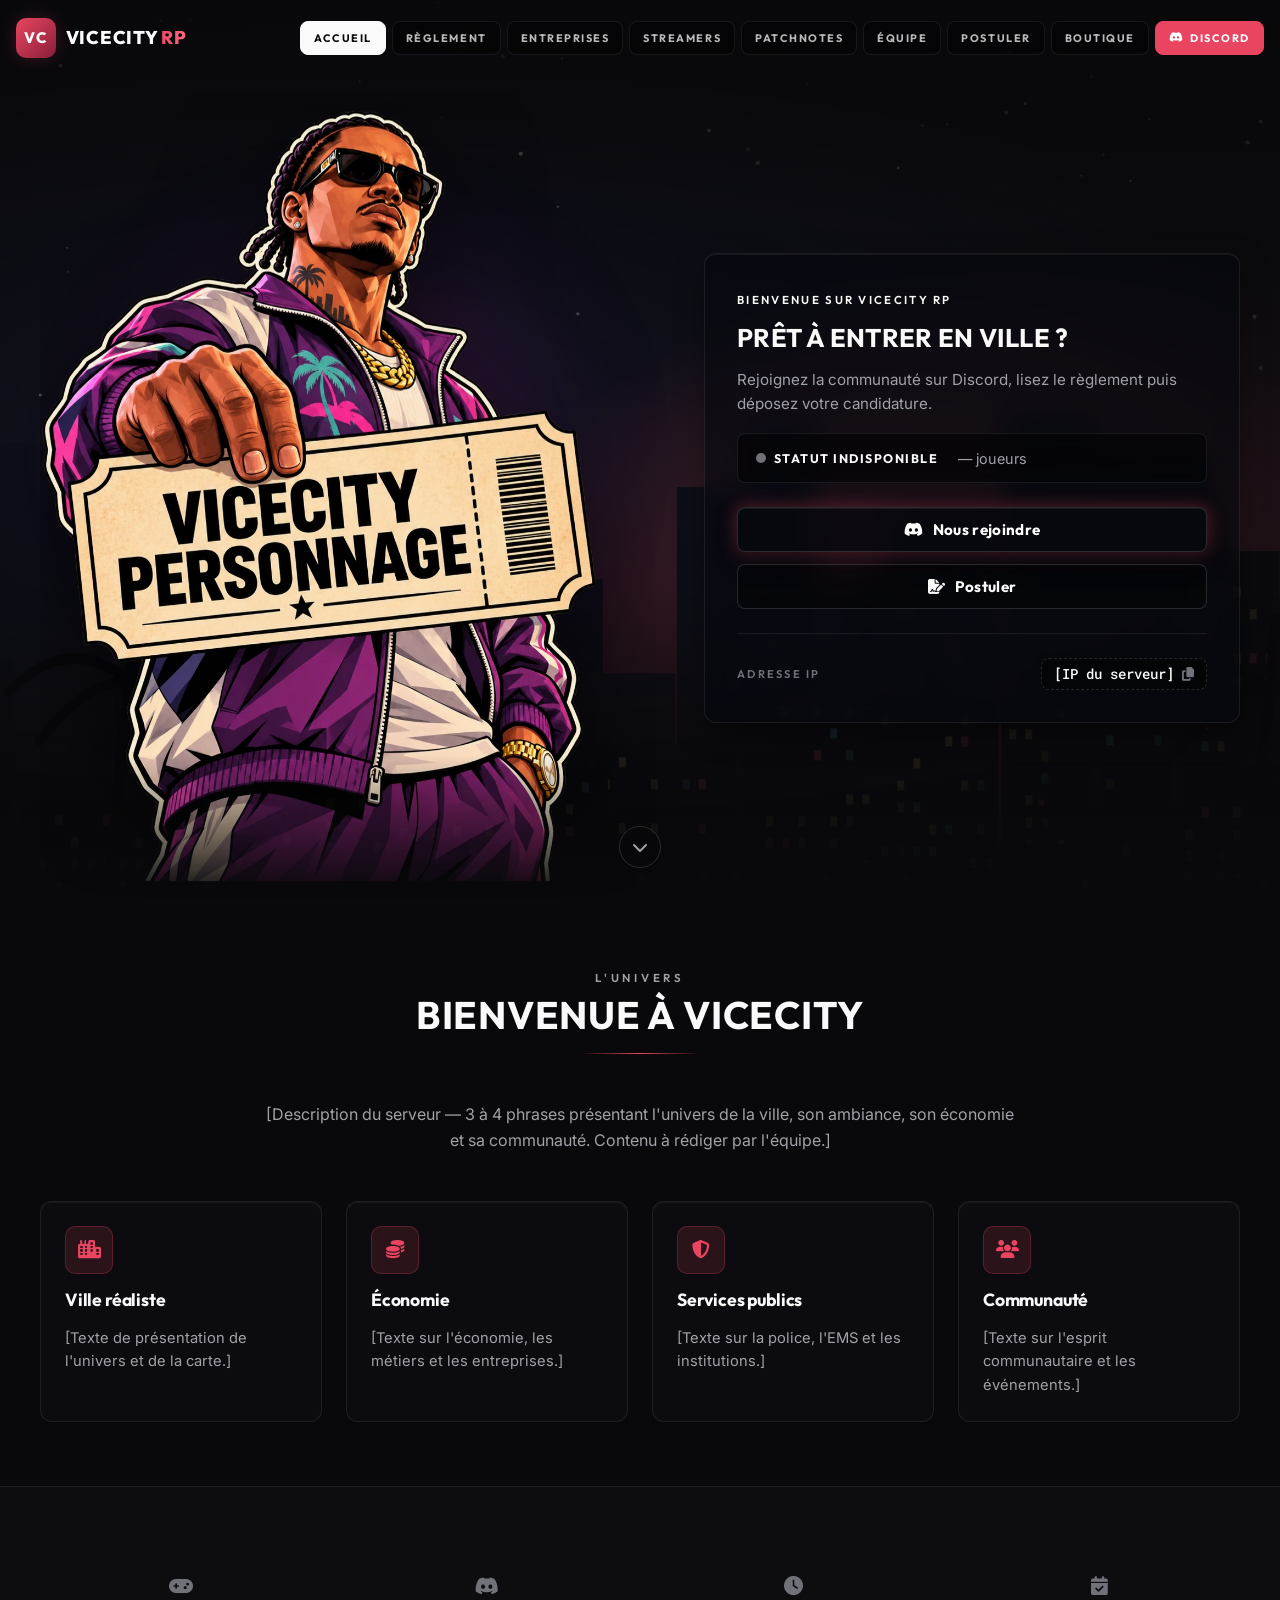
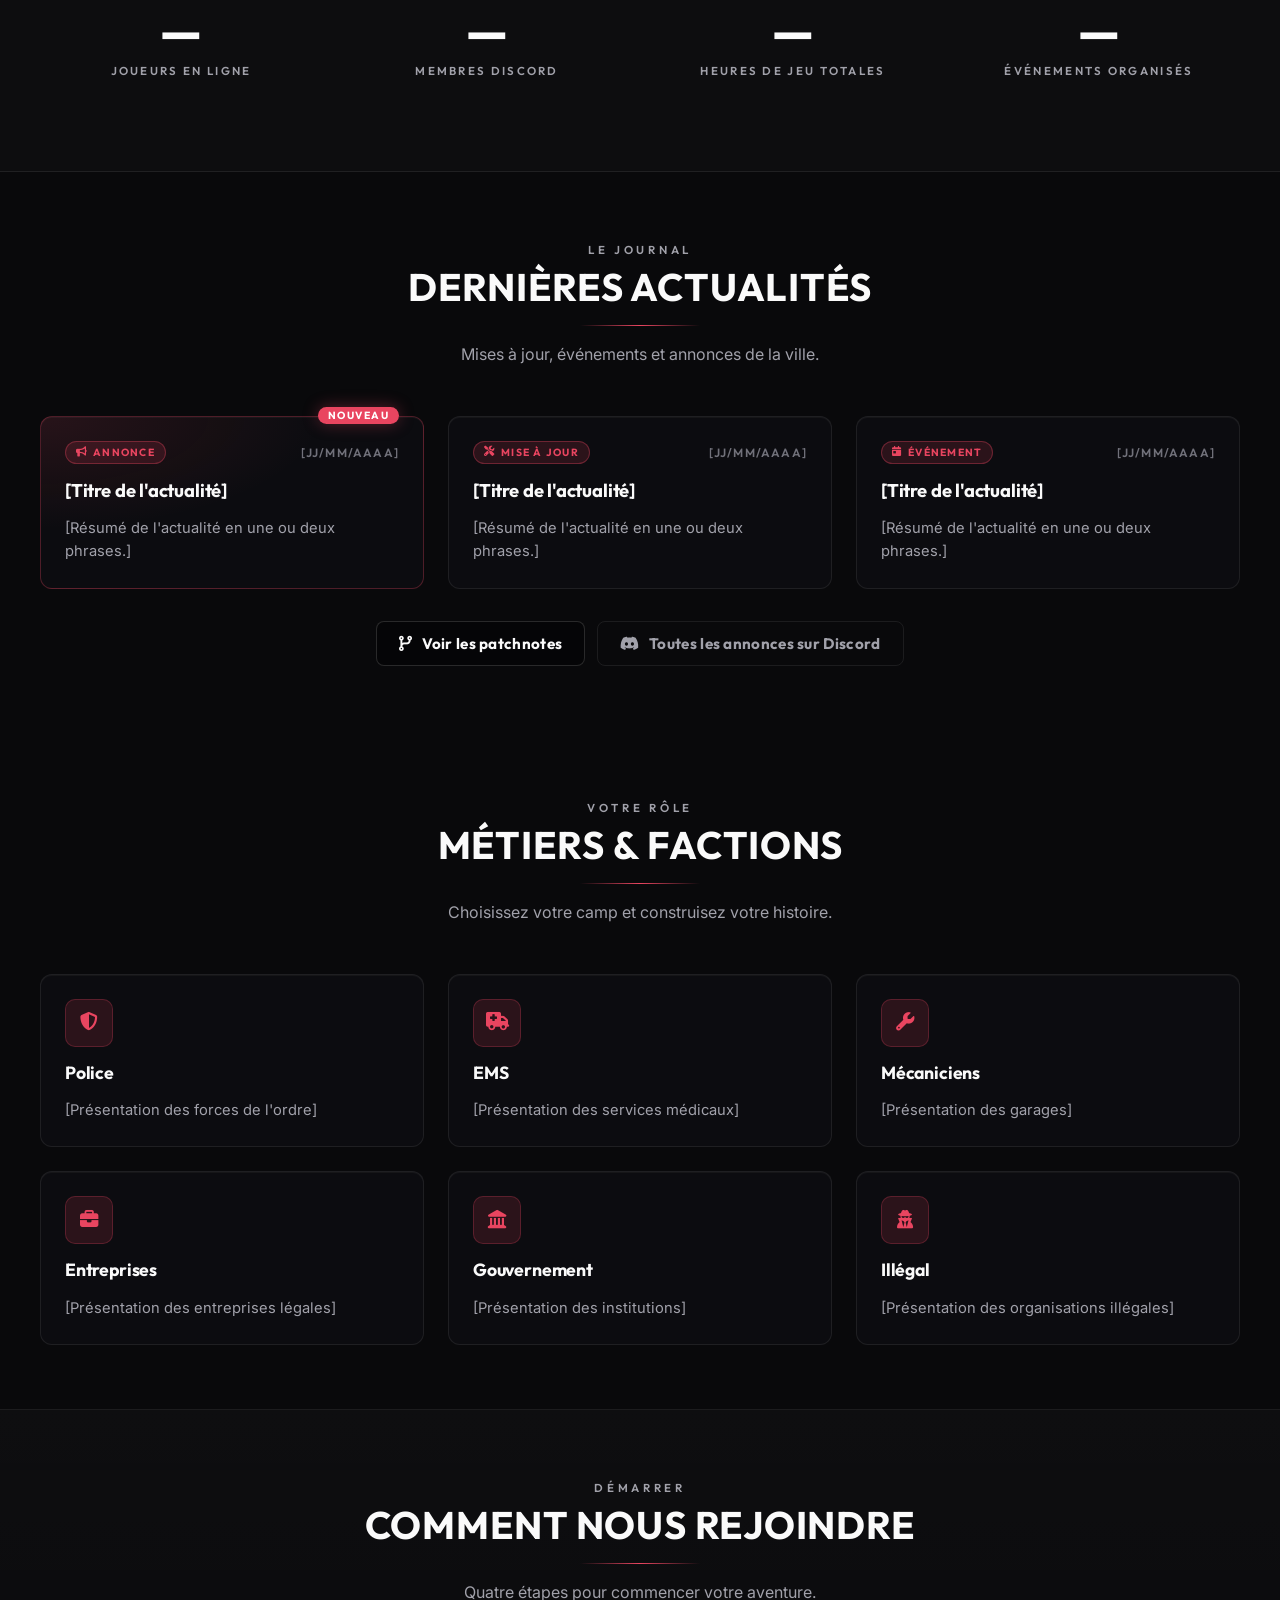
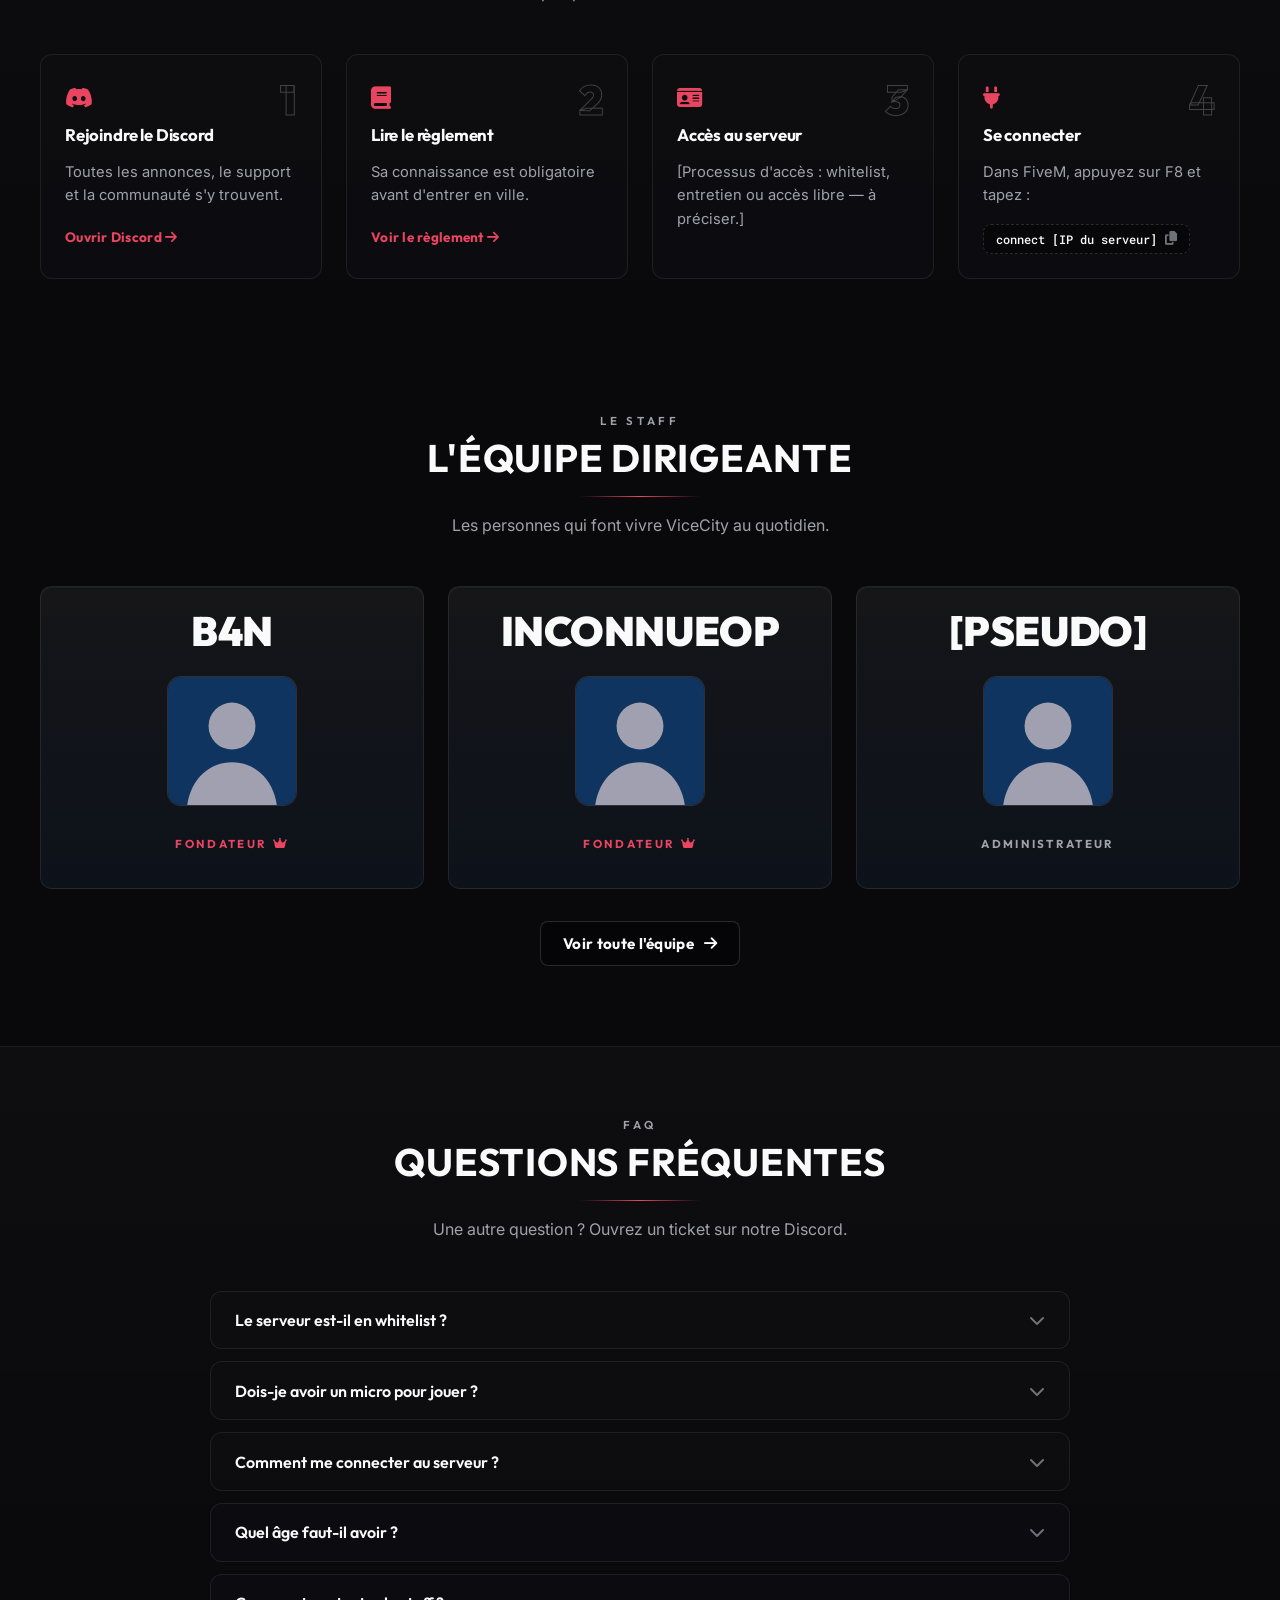
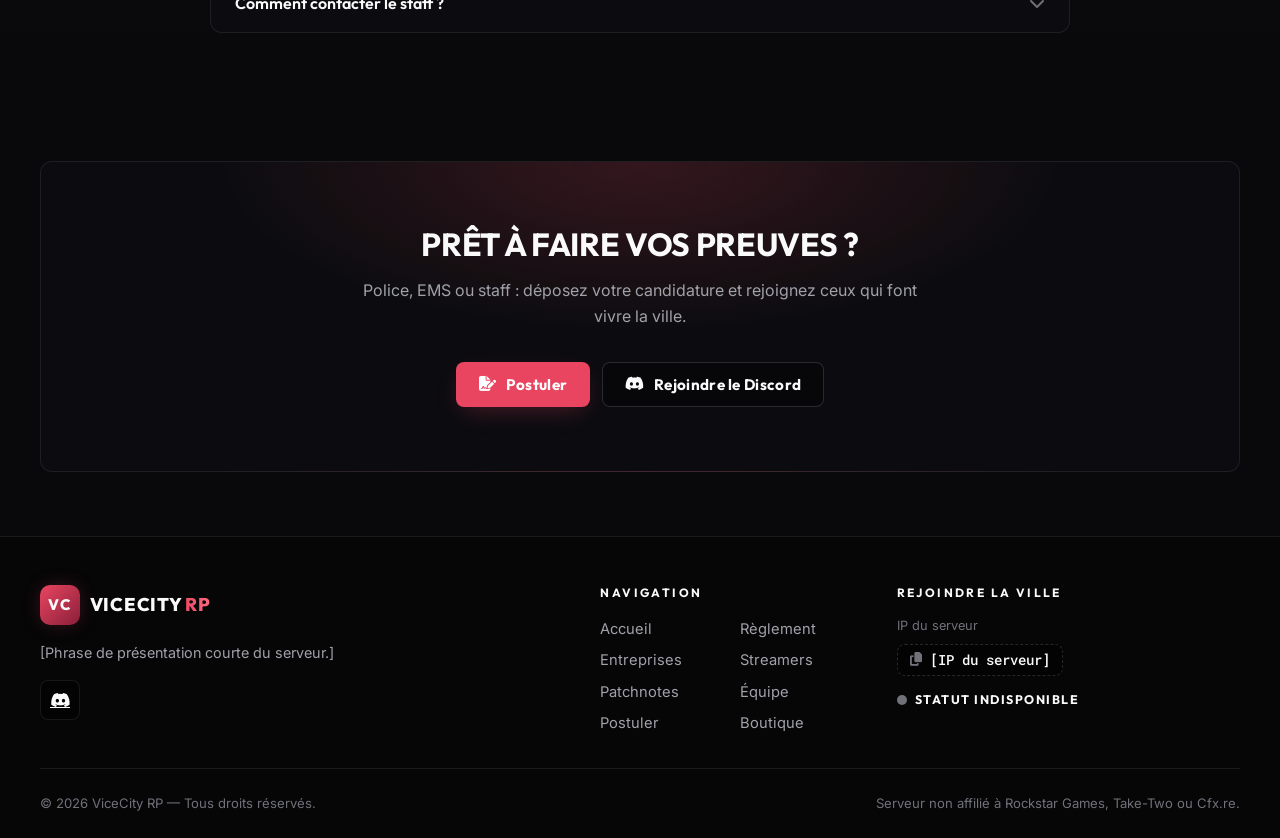
==== index.html @ 0ce6436c "Première version du site ViceCity RP Site statique (HTML, CSS, JavaScript) : accueil, règlement, ent" ====
<!DOCTYPE html>
<html lang="fr">
<head>
  <meta charset="UTF-8">
  <meta name="viewport" content="width=device-width, initial-scale=1.0">
  <title>ViceCity RP - Serveur FiveM Roleplay</title>
  <meta name="description" content="Rejoignez ViceCity RP, un serveur FiveM roleplay sérieux et immersif. Postulez dès maintenant !">
  <meta name="theme-color" content="#1a1a2e">
  <meta property="og:type" content="website">
  <meta property="og:site_name" content="ViceCity RP">
  <meta property="og:title" content="ViceCity RP - Serveur FiveM Roleplay">
  <meta property="og:description" content="Rejoignez ViceCity RP, un serveur FiveM roleplay sérieux et immersif. Postulez dès maintenant !">
  <meta property="og:image" content="img/og-image.png"><!-- [Image de partage 1200x630 à fournir] -->
  <meta name="twitter:card" content="summary_large_image">
  <link rel="icon" href="img/favicon.svg" type="image/svg+xml">
  <link rel="preconnect" href="https://fonts.googleapis.com">
  <link rel="preconnect" href="https://fonts.gstatic.com" crossorigin>
  <link href="https://fonts.googleapis.com/css2?family=Inter:wght@400;500;600;700&family=Outfit:wght@500;600;700;800;900&family=Roboto+Mono:wght@500&display=swap" rel="stylesheet">
  <link rel="stylesheet" href="https://cdnjs.cloudflare.com/ajax/libs/font-awesome/6.5.2/css/all.min.css" crossorigin="anonymous" referrerpolicy="no-referrer">
  <link rel="stylesheet" href="css/style.css">
  <script>document.documentElement.classList.add("js");</script>
</head>
<body class="home">
  <a class="skip-link" href="#main">Aller au contenu</a>
  <header class="site-header">
    <nav class="nav container" aria-label="Navigation principale">
      <a class="logo" href="index.html" aria-label="ViceCity RP — Accueil">
        <span class="logo-mark" aria-hidden="true">VC</span>
        <span>ViceCity<span class="rp"> RP</span></span>
      </a>
      <button class="nav-toggle" aria-label="Ouvrir le menu" aria-expanded="false" aria-controls="nav-links"><i class="fa-solid fa-bars" aria-hidden="true"></i></button>
      <ul class="nav-links" id="nav-links">
          <li><a href="index.html" aria-current="page">Accueil</a></li>
          <li><a href="reglement.html">Règlement</a></li>
          <li><a href="entreprises.html">Entreprises</a></li>
          <li><a href="streamers.html">Streamers</a></li>
          <li><a href="patchnotes.html">Patchnotes</a></li>
          <li><a href="equipe.html">Équipe</a></li>
          <li><a href="postuler.html">Postuler</a></li>
          <li><a href="boutique.html">Boutique</a></li>
          <li class="nav-cta"><a data-discord href="#"><i class="fa-brands fa-discord" aria-hidden="true"></i> Discord</a></li>
      </ul>
    </nav>
  </header>

  <main id="main">
    <section class="hero" aria-labelledby="hero-title">
      <img class="hero-bg" src="img/hero-placeholder.svg" alt="Illustration placeholder : skyline d'une ville côtière de nuit avec palmiers" fetchpriority="high">
      <div class="container hero-grid">
        <div class="hero-art">
          <img class="hero-character" src="img/hero-personnage.webp" width="1122" height="1402" fetchpriority="high"
               alt="Personnage de ViceCity en survêtement violet tendant un ticket « ViceCity Personnage »">
        </div>
        <aside class="hero-panel" aria-labelledby="hero-title">
          <h1 id="hero-title" class="sr-only">ViceCity RP — Serveur FiveM Roleplay</h1>
          <span class="eyebrow">Bienvenue sur ViceCity RP</span>
          <h2 class="panel-title">Prêt à entrer en ville ?</h2>
          <p>Rejoignez la communauté sur Discord, lisez le règlement puis déposez votre candidature.</p>
          <div class="status-card">
            <span class="status" data-status data-state="loading"><span class="status-dot" aria-hidden="true"></span><span class="status-label">Chargement...</span></span>
            <span class="status-meta" data-players>— joueurs</span>
            <div class="players-bar" aria-hidden="true"><span data-players-bar></span></div>
          </div>
          <div class="btn-group">
            <a class="btn btn-glow" data-discord href="#"><i class="fa-brands fa-discord" aria-hidden="true"></i> Nous rejoindre</a>
            <a class="btn btn-secondary" href="postuler.html"><i class="fa-solid fa-file-signature" aria-hidden="true"></i> Postuler</a>
            <a class="btn btn-primary" data-connect href="#" hidden><i class="fa-solid fa-play" aria-hidden="true"></i> Se connecter</a>
          </div>
          <div class="panel-ip">
            <span>Adresse IP</span>
            <button class="copy-ip" data-copy-ip type="button" aria-label="Copier l'adresse IP du serveur"><span data-ip></span> <i class="fa-solid fa-copy" aria-hidden="true"></i></button>
          </div>
        </aside>
      </div>
      <a class="scroll-hint" href="#about" aria-label="Défiler vers la présentation"><i class="fa-solid fa-chevron-down" aria-hidden="true"></i></a>
    </section>

    <section class="section" id="about" aria-labelledby="about-title">
      <div class="container">
        <div class="section-title reveal">
          <span class="eyebrow">L'univers</span>
          <h2 id="about-title">Bienvenue à ViceCity</h2>
        </div>
        <p class="about-text reveal">[Description du serveur — 3 à 4 phrases présentant l'univers de la ville, son ambiance, son économie et sa communauté. Contenu à rédiger par l'équipe.]</p>
        <div class="grid grid-4">
          <article class="card feature reveal">
            <div class="feature-icon"><i class="fa-solid fa-city" aria-hidden="true"></i></div>
            <h3>Ville réaliste</h3>
            <p>[Texte de présentation de l'univers et de la carte.]</p>
          </article>
          <article class="card feature reveal">
            <div class="feature-icon"><i class="fa-solid fa-coins" aria-hidden="true"></i></div>
            <h3>Économie</h3>
            <p>[Texte sur l'économie, les métiers et les entreprises.]</p>
          </article>
          <article class="card feature reveal">
            <div class="feature-icon"><i class="fa-solid fa-shield-halved" aria-hidden="true"></i></div>
            <h3>Services publics</h3>
            <p>[Texte sur la police, l'EMS et les institutions.]</p>
          </article>
          <article class="card feature reveal">
            <div class="feature-icon"><i class="fa-solid fa-users" aria-hidden="true"></i></div>
            <h3>Communauté</h3>
            <p>[Texte sur l'esprit communautaire et les événements.]</p>
          </article>
        </div>
      </div>
    </section>

    <section class="stats-band" aria-labelledby="stats-title">
      <div class="container section">
        <h2 id="stats-title" class="sr-only">Statistiques du serveur</h2>
        <div class="grid grid-4">
          <div class="stat reveal"><i class="fa-solid fa-gamepad" aria-hidden="true"></i><span class="stat-value" data-stat="players">—</span><span class="stat-label">Joueurs en ligne</span></div>
          <div class="stat reveal"><i class="fa-brands fa-discord" aria-hidden="true"></i><span class="stat-value" data-stat="discordMembers">—</span><span class="stat-label">Membres Discord</span></div>
          <div class="stat reveal"><i class="fa-solid fa-clock" aria-hidden="true"></i><span class="stat-value" data-stat="totalHours">—</span><span class="stat-label">Heures de jeu totales</span></div>
          <div class="stat reveal"><i class="fa-solid fa-calendar-check" aria-hidden="true"></i><span class="stat-value" data-stat="events">—</span><span class="stat-label">Événements organisés</span></div>
        </div>
      </div>
    </section>

    <section class="section" aria-labelledby="news-title">
      <div class="container">
        <div class="section-title reveal">
          <span class="eyebrow">Le journal</span>
          <h2 id="news-title">Dernières actualités</h2>
          <p>Mises à jour, événements et annonces de la ville.</p>
        </div>
        <div class="grid grid-3" data-news><div class="state"><div class="spinner" aria-hidden="true"></div>Chargement...</div></div>
        <div class="btn-group center-group mt">
          <a class="btn btn-secondary" href="patchnotes.html"><i class="fa-solid fa-code-branch" aria-hidden="true"></i> Voir les patchnotes</a>
          <a class="btn btn-ghost" data-discord href="#"><i class="fa-brands fa-discord" aria-hidden="true"></i> Toutes les annonces sur Discord</a>
        </div>
      </div>
    </section>

    <section class="section" aria-labelledby="jobs-title">
      <div class="container">
        <div class="section-title reveal">
          <span class="eyebrow">Votre rôle</span>
          <h2 id="jobs-title">Métiers & factions</h2>
          <p>Choisissez votre camp et construisez votre histoire.</p>
        </div>
        <div class="grid grid-3" data-jobs><div class="state"><div class="spinner" aria-hidden="true"></div>Chargement...</div></div>
      </div>
    </section>

    <section class="section section-alt" aria-labelledby="join-title">
      <div class="container">
        <div class="section-title reveal">
          <span class="eyebrow">Démarrer</span>
          <h2 id="join-title">Comment nous rejoindre</h2>
          <p>Quatre étapes pour commencer votre aventure.</p>
        </div>
        <ol class="steps">
          <li class="step reveal">
            <span class="step-num" aria-hidden="true">1</span>
            <i class="fa-brands fa-discord step-icon" aria-hidden="true"></i>
            <h3>Rejoindre le Discord</h3>
            <p>Toutes les annonces, le support et la communauté s'y trouvent.</p>
            <a class="step-link" data-discord href="#">Ouvrir Discord <i class="fa-solid fa-arrow-right" aria-hidden="true"></i></a>
          </li>
          <li class="step reveal">
            <span class="step-num" aria-hidden="true">2</span>
            <i class="fa-solid fa-book step-icon" aria-hidden="true"></i>
            <h3>Lire le règlement</h3>
            <p>Sa connaissance est obligatoire avant d'entrer en ville.</p>
            <a class="step-link" href="reglement.html">Voir le règlement <i class="fa-solid fa-arrow-right" aria-hidden="true"></i></a>
          </li>
          <li class="step reveal">
            <span class="step-num" aria-hidden="true">3</span>
            <i class="fa-solid fa-id-card step-icon" aria-hidden="true"></i>
            <h3>Accès au serveur</h3>
            <p>[Processus d'accès : whitelist, entretien ou accès libre — à préciser.]</p>
          </li>
          <li class="step reveal">
            <span class="step-num" aria-hidden="true">4</span>
            <i class="fa-solid fa-plug step-icon" aria-hidden="true"></i>
            <h3>Se connecter</h3>
            <p>Dans FiveM, appuyez sur F8 et tapez :</p>
            <button class="copy-ip step-code" data-copy-connect type="button" aria-label="Copier la commande de connexion"><code data-connect-cmd>connect [IP du serveur]</code> <i class="fa-solid fa-copy" aria-hidden="true"></i></button>
          </li>
        </ol>
      </div>
    </section>

    <section class="section" aria-labelledby="team-title">
      <div class="container">
        <div class="section-title reveal">
          <span class="eyebrow">Le staff</span>
          <h2 id="team-title">L'équipe dirigeante</h2>
          <p>Les personnes qui font vivre ViceCity au quotidien.</p>
        </div>
        <div class="grid grid-3" data-team="featured"><div class="state"><div class="spinner" aria-hidden="true"></div>Chargement...</div></div>
        <p class="center mt"><a class="btn btn-secondary" href="equipe.html">Voir toute l'équipe <i class="fa-solid fa-arrow-right" aria-hidden="true"></i></a></p>
      </div>
    </section>

    <section class="section section-alt" aria-labelledby="faq-title">
      <div class="container">
        <div class="section-title reveal">
          <span class="eyebrow">FAQ</span>
          <h2 id="faq-title">Questions fréquentes</h2>
          <p>Une autre question ? Ouvrez un ticket sur notre Discord.</p>
        </div>
        <div class="accordion" data-faq><div class="state"><div class="spinner" aria-hidden="true"></div>Chargement...</div></div>
      </div>
    </section>

    <section class="section" aria-labelledby="cta-title">
      <div class="container">
        <div class="cta reveal">
          <h2 id="cta-title">Prêt à faire vos preuves ?</h2>
          <p>Police, EMS ou staff : déposez votre candidature et rejoignez ceux qui font vivre la ville.</p>
          <div class="btn-group center-group">
            <a class="btn btn-primary" href="postuler.html"><i class="fa-solid fa-file-signature" aria-hidden="true"></i> Postuler</a>
            <a class="btn btn-secondary" data-discord href="#"><i class="fa-brands fa-discord" aria-hidden="true"></i> Rejoindre le Discord</a>
          </div>
        </div>
      </div>
    </section>
  </main>

  <footer class="site-footer">
    <div class="container footer-grid">
      <div class="footer-brand">
        <a class="logo" href="index.html" aria-label="ViceCity RP — Accueil">
          <span class="logo-mark" aria-hidden="true">VC</span>
          <span>ViceCity<span class="rp"> RP</span></span>
        </a>
        <p>[Phrase de présentation courte du serveur.]</p>
        <div class="social">
          <a data-discord href="#" aria-label="Rejoindre notre Discord"><i class="fa-brands fa-discord" aria-hidden="true"></i></a>
        </div>
      </div>
      <nav aria-label="Liens du pied de page">
        <h2 class="footer-title">Navigation</h2>
        <ul class="footer-links"><li><a href="index.html">Accueil</a></li><li><a href="reglement.html">Règlement</a></li><li><a href="entreprises.html">Entreprises</a></li><li><a href="streamers.html">Streamers</a></li><li><a href="patchnotes.html">Patchnotes</a></li><li><a href="equipe.html">Équipe</a></li><li><a href="postuler.html">Postuler</a></li><li><a href="boutique.html">Boutique</a></li></ul>
      </nav>
      <div>
        <h2 class="footer-title">Rejoindre la ville</h2>
        <p class="footer-ip">IP du serveur</p>
        <button class="copy-ip copy-ip-lg" data-copy-ip type="button" aria-label="Copier l'adresse IP du serveur"><i class="fa-solid fa-copy" aria-hidden="true"></i> <span data-ip>[IP du serveur]</span></button>
        <p class="status footer-status" data-status data-state="loading"><span class="status-dot" aria-hidden="true"></span><span class="status-label">Chargement...</span></p>
      </div>
    </div>
    <div class="container footer-bottom">
      <p>&copy; <span data-year></span> ViceCity RP — Tous droits réservés.</p>
      <p>Serveur non affilié à Rockstar Games, Take-Two ou Cfx.re.</p>
    </div>
  </footer>

  <button class="back-to-top" type="button" aria-label="Retour en haut de la page"><i class="fa-solid fa-arrow-up" aria-hidden="true"></i></button>

  <script src="js/patchnotes.js"></script>
  <script src="js/data.js"></script>
  <script src="js/main.js"></script>
</body>
</html>
---- css/style.css ----
/* =========================================================
   ViceCity RP — feuille de style
   Thème sombre "glass" : fond zinc quasi noir, panneaux translucides,
   puces de navigation en capitales, accent corail ViceCity.
   ========================================================= */
:root {
  --bg: #09090b;
  --bg-2: #0e0e12;
  --card: rgba(14, 14, 19, .72);
  --card-solid: #121217;
  --glass: rgba(255, 255, 255, .035);
  --text: #fafafa;
  --text-2: #a1a1aa;
  --text-3: #71717a;
  --accent: #e94560;
  --accent-hover: #ff6b81;
  --accent-soft: rgba(233, 69, 96, .14);
  --accent-glow: rgba(233, 69, 96, .35);
  --accent-2: #0f3460;
  --border: rgba(255, 255, 255, .08);
  --border-strong: rgba(255, 255, 255, .14);
  --online: #22e55b;
  --offline: #ff4d4d;

  --s1: .5rem; --s2: 1rem; --s3: 1.5rem; --s4: 2rem; --s5: 3rem; --s6: 4rem;
  --radius: 12px; --radius-sm: 8px; --radius-input: 10px;
  --shadow: 0 10px 30px rgba(0, 0, 0, .35);
  --nav-h: 76px;
  --font-body: 'Inter', system-ui, sans-serif;
  --font-head: 'Outfit', 'Inter', system-ui, sans-serif;
}

/* ---------- Base ---------- */
*, *::before, *::after { box-sizing: border-box; }
html { scroll-behavior: smooth; }
body {
  margin: 0; min-height: 100vh; display: flex; flex-direction: column;
  background:
    radial-gradient(1200px 600px at 85% -10%, rgba(233, 69, 96, .08), transparent 60%),
    radial-gradient(900px 500px at -10% 30%, rgba(15, 52, 96, .18), transparent 60%),
    var(--bg);
  background-attachment: fixed;
  color: var(--text); font: 400 1rem/1.6 var(--font-body);
  -webkit-font-smoothing: antialiased;
}
main { flex: 1; padding-top: var(--nav-h); }
img { max-width: 100%; display: block; }
a { color: inherit; }
h1, h2, h3 { font-family: var(--font-head); line-height: 1.15; margin: 0 0 var(--s2); letter-spacing: -.01em; }
h1 { font-size: 3rem; font-weight: 800; }
h2 { font-size: 2rem; font-weight: 700; }
h3 { font-size: 1.25rem; font-weight: 700; }
p { margin: 0 0 var(--s2); }
code { font-family: 'Roboto Mono', ui-monospace, monospace; font-size: .9em; }
.muted { color: var(--text-2); }
.small { font-size: .85rem; margin: 0; }
.center { text-align: center; }
.mt { margin-top: var(--s4); }
.container { width: min(1200px, 100% - 2rem); margin-inline: auto; }
.section { padding: var(--s6) 0; }
.section-alt { background: linear-gradient(180deg, rgba(255,255,255,.02), transparent); border-top: 1px solid var(--border); }
.sr-only { position: absolute; width: 1px; height: 1px; overflow: hidden; clip: rect(0 0 0 0); white-space: nowrap; }
[hidden] { display: none !important; }
.skip-link {
  position: absolute; left: var(--s2); top: -100px; z-index: 200;
  background: var(--accent); color: #fff; padding: var(--s1) var(--s2); border-radius: var(--radius-sm);
}
.skip-link:focus { top: var(--s1); }
:focus-visible { outline: 2px solid var(--accent-hover); outline-offset: 3px; }
::selection { background: var(--accent); color: #fff; }

/* Gradient accent word */
.accent-text, .rp {
  background: linear-gradient(90deg, var(--accent), var(--accent-hover));
  -webkit-background-clip: text; background-clip: text; color: transparent;
}

/* Eyebrow: small spaced capitals */
.eyebrow {
  display: inline-block; font: 600 .72rem var(--font-head); letter-spacing: .32em;
  text-transform: uppercase; color: var(--text-2); margin-bottom: var(--s2);
}
.eyebrow.accent { color: var(--accent); }

/* Section titles */
.section-title { text-align: center; margin-bottom: var(--s5); }
.section-title h2 { font-size: clamp(1.8rem, 4vw, 2.4rem); text-transform: uppercase; letter-spacing: .02em; }
.section-title h2::after {
  content: ""; display: block; width: 120px; height: 1px; margin: var(--s2) auto 0;
  background: linear-gradient(90deg, transparent, var(--accent), transparent);
}
.section-title p { color: var(--text-2); max-width: 640px; margin: 0 auto; }
.section-title .eyebrow { margin-bottom: var(--s1); }

/* ---------- Buttons ---------- */
.btn {
  display: inline-flex; align-items: center; justify-content: center; gap: .6rem;
  padding: 12px 22px; border-radius: var(--radius-sm); border: 1px solid transparent;
  font: 700 .95rem var(--font-head); letter-spacing: .02em; text-decoration: none; cursor: pointer;
  transition: background-color .2s ease, color .2s ease, border-color .2s ease, box-shadow .2s ease, transform .2s ease;
}
.btn:active { transform: translateY(1px); }
.btn-primary { background: var(--accent); color: #fff; box-shadow: 0 8px 24px -8px var(--accent-glow); }
.btn-primary:hover { background: var(--accent-hover); box-shadow: 0 10px 30px -6px var(--accent-glow); }
.btn-secondary { background: rgba(0,0,0,.35); color: var(--text); border-color: var(--border-strong); }
.btn-secondary:hover { border-color: var(--accent); color: #fff; background: var(--accent-soft); }
.btn-ghost { background: transparent; color: var(--text-2); border-color: var(--border); }
.btn-ghost:hover { color: var(--text); border-color: var(--border-strong); background: var(--glass); }
.btn-glow {
  background: rgba(8, 9, 15, .7); color: #fff; border-color: var(--border-strong);
  box-shadow: 0 10px 24px rgba(0,0,0,.3), inset 0 1px 0 rgba(255,255,255,.06), 0 0 18px 1px var(--accent-glow);
}
.btn-glow:hover { border-color: var(--accent); box-shadow: 0 10px 24px rgba(0,0,0,.3), inset 0 1px 0 rgba(255,255,255,.06), 0 0 28px 4px var(--accent-glow); }
.btn-sm { padding: 8px 14px; font-size: .8rem; }
.btn-block { width: 100%; }
.btn[disabled] { opacity: .6; cursor: wait; }
.btn-group { display: flex; flex-wrap: wrap; gap: .75rem; }
.center-group { justify-content: center; }

/* ---------- Header / chip navigation ---------- */
.site-header {
  position: fixed; inset: 0 0 auto 0; z-index: 100; height: var(--nav-h);
  display: flex; align-items: center; justify-content: center;
  transition: background-color .3s ease, border-color .3s ease;
  border-bottom: 1px solid transparent;
}
.site-header.scrolled, body:not(.home) .site-header {
  background: rgba(9, 9, 11, .78); border-color: var(--border);
  backdrop-filter: blur(14px); -webkit-backdrop-filter: blur(14px);
}
.nav { display: flex; align-items: center; gap: var(--s2); width: min(1400px, 100% - 2rem); }
.logo { display: flex; align-items: center; gap: .6rem; text-decoration: none; font: 800 1.15rem var(--font-head); letter-spacing: .04em; text-transform: uppercase; flex-shrink: 0; }
.logo-mark {
  width: 40px; height: 40px; border-radius: 10px; display: grid; place-items: center; font-size: .95rem;
  background: linear-gradient(135deg, var(--accent), #8a1f3a); box-shadow: 0 0 20px -4px var(--accent-glow);
}
.nav-links { display: flex; align-items: center; gap: 6px; list-style: none; margin: 0 0 0 auto; padding: 0; }
.nav-links a, .chip {
  display: inline-flex; align-items: center; gap: 6px; padding: 9px 13px; border-radius: var(--radius-sm);
  background: rgba(0, 0, 0, .42); border: 1px solid var(--border); color: rgba(255,255,255,.72);
  font: 700 .68rem var(--font-head); letter-spacing: .14em; text-transform: uppercase; text-decoration: none;
  transition: color .2s ease, border-color .2s ease, background-color .2s ease; white-space: nowrap;
}
.nav-links a:hover { color: #fff; border-color: var(--border-strong); }
.nav-links a[aria-current="page"] { background: #fafafa; color: #09090b; border-color: #fafafa; }
.nav-links .nav-cta a { background: var(--accent); border-color: var(--accent); color: #fff; }
.nav-links .nav-cta a:hover { background: var(--accent-hover); border-color: var(--accent-hover); }
.nav-toggle {
  display: none; margin-left: auto; background: rgba(0,0,0,.42); border: 1px solid var(--border-strong); color: var(--text);
  width: 44px; height: 44px; border-radius: var(--radius-sm); font-size: 1.1rem; cursor: pointer;
}

/* ---------- Hero ---------- */
.hero {
  position: relative; min-height: 100vh; margin-top: calc(-1 * var(--nav-h)); padding-top: var(--nav-h);
  display: flex; align-items: center; overflow: hidden; isolation: isolate;
}
.hero-bg { position: absolute; inset: -10% 0 0 0; z-index: -2; width: 100%; height: 120%; object-fit: cover; will-change: transform; }
.hero::after {
  content: ""; position: absolute; inset: 0; z-index: -1;
  background:
    radial-gradient(ellipse at 30% 50%, rgba(9,9,11,.35), rgba(9,9,11,.85) 70%),
    linear-gradient(0deg, var(--bg) 0%, transparent 35%),
    linear-gradient(180deg, rgba(9,9,11,.7) 0%, transparent 25%);
}
.hero-grid { display: grid; grid-template-columns: 1.3fr 1fr; gap: var(--s5); align-items: center; padding: var(--s5) 0; }
.hero-title {
  font-size: clamp(3rem, 9vw, 6.5rem); font-weight: 900; line-height: .9; letter-spacing: -.02em;
  text-transform: uppercase; margin-bottom: var(--s3); text-shadow: 0 10px 40px rgba(0,0,0,.5);
}
.hero-title .rp { display: block; font-size: .55em; letter-spacing: .3em; margin-top: .2em; text-shadow: none; }
.hero .lead { color: var(--text-2); font-size: 1.1rem; max-width: 520px; margin-bottom: var(--s4); }
.hero-panel {
  background: rgba(8, 9, 15, .62); border: 1px solid var(--border); border-radius: var(--radius);
  padding: var(--s4); backdrop-filter: blur(14px); -webkit-backdrop-filter: blur(14px);
  box-shadow: var(--shadow), inset 0 1px 0 rgba(255,255,255,.05);
}
.hero-panel .eyebrow { color: var(--text); letter-spacing: .2em; }
.hero-panel h2 { font-size: 1.6rem; }
.hero-panel p { color: var(--text-2); font-size: .95rem; }
.hero-panel .btn-group { flex-direction: column; }
.hero-panel .btn { width: 100%; }
.panel-ip { display: flex; justify-content: space-between; align-items: center; gap: var(--s1); margin-top: var(--s3); padding-top: var(--s3); border-top: 1px solid var(--border); }
.panel-ip > span { font: 600 .7rem var(--font-head); letter-spacing: .2em; text-transform: uppercase; color: var(--text-3); }

.status-card {
  display: inline-flex; flex-wrap: wrap; align-items: center; gap: .75rem 1.25rem;
  background: rgba(0,0,0,.45); border: 1px solid var(--border); border-radius: var(--radius-sm);
  padding: .8rem 1.1rem; backdrop-filter: blur(8px);
}
.status { display: inline-flex; align-items: center; gap: var(--s1); font: 700 .78rem var(--font-head); letter-spacing: .12em; text-transform: uppercase; }
.status-dot { width: 10px; height: 10px; border-radius: 50%; background: var(--text-3); }
.status[data-state="online"] .status-dot { background: var(--online); box-shadow: 0 0 10px var(--online); animation: pulse 2s infinite; }
.status[data-state="offline"] .status-dot { background: var(--offline); }
.status[data-state="online"] .status-label { color: var(--online); }
.status[data-state="offline"] .status-label { color: var(--offline); }
@keyframes pulse { 50% { opacity: .45; } }
.status-meta { color: var(--text-2); font-size: .9rem; }
.status-meta strong { color: var(--text); }
.players-bar { flex-basis: 100%; height: 3px; background: var(--border); border-radius: 2px; overflow: hidden; }
.players-bar span { display: block; height: 100%; width: 0; background: linear-gradient(90deg, var(--online), #b6ff6b); transition: width 1s ease; }
.copy-ip {
  display: inline-flex; align-items: center; gap: 8px; background: rgba(0,0,0,.4); border: 1px dashed var(--border-strong);
  color: var(--text); border-radius: var(--radius-sm); padding: 6px 12px; font: 500 .85rem 'Roboto Mono', ui-monospace, monospace;
  cursor: pointer; transition: border-color .2s ease, color .2s ease; max-width: 100%;
}
.copy-ip i { color: var(--text-3); transition: color .2s ease; }
.copy-ip:hover { border-color: var(--accent); }
.copy-ip:hover i { color: var(--accent); }
.scroll-hint {
  position: absolute; left: 50%; bottom: var(--s4); transform: translateX(-50%);
  width: 42px; height: 42px; border-radius: 50%; display: grid; place-items: center;
  border: 1px solid var(--border-strong); color: var(--text-2); text-decoration: none; animation: bob 2s ease-in-out infinite;
}
.scroll-hint:hover { color: var(--accent); border-color: var(--accent); }
@keyframes bob { 50% { transform: translate(-50%, 6px); } }

/* ---------- Cards / grids ---------- */
.grid { display: grid; gap: var(--s3); }
.grid-3 { grid-template-columns: repeat(3, 1fr); }
.grid-4 { grid-template-columns: repeat(4, 1fr); }
.card {
  position: relative; background: var(--card); border: 1px solid var(--border); border-radius: var(--radius);
  padding: var(--s3); box-shadow: inset 0 1px 0 rgba(255,255,255,.04);
  transition: transform .25s ease, border-color .25s ease, box-shadow .25s ease;
}
.feature:hover, .job:hover, .team-card:hover, .company:hover, .streamer:hover {
  transform: translateY(-4px); border-color: var(--border-strong); box-shadow: var(--shadow), inset 0 1px 0 rgba(255,255,255,.06);
}
.feature-icon {
  width: 48px; height: 48px; border-radius: 10px; display: grid; place-items: center;
  background: var(--accent-soft); color: var(--accent); font-size: 1.15rem; margin-bottom: var(--s2);
  border: 1px solid rgba(233,69,96,.25);
}
.feature h3, .job h3 { font-size: 1.1rem; }
.feature p, .job p { color: var(--text-2); margin: 0; font-size: .92rem; }
.about-text { max-width: 760px; margin: 0 auto var(--s5); text-align: center; color: var(--text-2); }
.job-head { display: flex; justify-content: space-between; align-items: flex-start; }
.pill {
  display: inline-flex; align-items: center; gap: 6px; font: 700 .65rem var(--font-head); letter-spacing: .12em;
  padding: 4px 10px; border-radius: 999px; text-transform: uppercase; border: 1px solid var(--border-strong); color: var(--text-2);
}
.pill-on { background: rgba(34,229,91,.1); color: var(--online); border-color: rgba(34,229,91,.35); }
.pill-off { background: rgba(255,77,77,.1); color: #ff8080; border-color: rgba(255,77,77,.35); }
.pill-live { background: rgba(255,77,77,.15); color: #fff; border-color: var(--offline); }
.pill-live::before { content: ""; width: 7px; height: 7px; border-radius: 50%; background: var(--offline); animation: pulse 1.4s infinite; }

/* ---------- Stats ---------- */
.stats-band { border-block: 1px solid var(--border); background: rgba(255,255,255,.015); }
.stat { text-align: center; padding: var(--s3) var(--s2); }
.stat i { color: var(--text-3); font-size: 1.2rem; margin-bottom: var(--s1); }
.stat-value { display: block; font: 800 3rem var(--font-head); color: var(--text); line-height: 1.1; }
.stat-label { font: 600 .72rem var(--font-head); letter-spacing: .2em; text-transform: uppercase; color: var(--text-2); }

/* ---------- Steps ---------- */
.steps { list-style: none; padding: 0; margin: 0; display: grid; grid-template-columns: repeat(4, 1fr); gap: var(--s3); }
.step { position: relative; background: var(--card); border: 1px solid var(--border); border-radius: var(--radius); padding: var(--s4) var(--s3) var(--s3); }
.step-num {
  position: absolute; top: var(--s3); right: var(--s3); font: 900 2.6rem var(--font-head); line-height: 1;
  color: transparent; -webkit-text-stroke: 1px rgba(255,255,255,.22);
}
.step-icon { font-size: 1.4rem; color: var(--accent); margin-bottom: var(--s2); }
.step h3 { font-size: 1.05rem; }
.step p { color: var(--text-2); font-size: .92rem; }
.step-link { color: var(--accent); font: 700 .85rem var(--font-head); text-decoration: none; letter-spacing: .02em; }
.step-link:hover { color: var(--accent-hover); }
.step-code code { color: var(--text); overflow-wrap: anywhere; text-align: left; }

/* ---------- Team ---------- */
.team-card { text-align: center; padding: var(--s3) var(--s3) var(--s4); background: linear-gradient(180deg, rgba(255,255,255,.04), rgba(15,52,96,.14)), var(--card); }
.team-name {
  display: block; font: 900 clamp(1.8rem, 3.2vw, 2.6rem) var(--font-head); text-transform: uppercase; line-height: 1;
  letter-spacing: -.01em; margin-bottom: var(--s3); white-space: nowrap; overflow: hidden; text-overflow: ellipsis;
}
.avatar {
  width: 150px; height: 150px; object-fit: cover; margin: 0 auto var(--s3); border-radius: 14px;
  border: 1px solid var(--border-strong); background: var(--bg-2);
}
.team-card.short .avatar { width: 130px; height: 130px; }
.role { display: inline-flex; align-items: center; gap: 6px; font: 700 .72rem var(--font-head); letter-spacing: .2em; text-transform: uppercase; color: var(--text-2); }
.role.role-lead { color: var(--accent); }
.team-card p { font-size: .9rem; color: var(--text-2); margin: var(--s1) 0 0; }
.team-discord { display: inline-flex; align-items: center; gap: 6px; margin-top: var(--s2); font-size: .82rem; color: var(--text-3); }
.team-discord i { color: #8c9eff; }
.team-group + .team-group { margin-top: var(--s5); }
.team-group-title { display: flex; align-items: center; gap: var(--s2); font-size: 1.1rem; text-transform: uppercase; letter-spacing: .14em; margin-bottom: var(--s3); }
.team-group-title::after { content: ""; flex: 1; height: 1px; background: var(--border); }
.team-group-title span { font: 700 .72rem var(--font-head); background: var(--accent-soft); color: var(--accent); padding: 2px 10px; border-radius: 999px; letter-spacing: 0; }

/* ---------- Page header ---------- */
.page-header { padding: var(--s6) 0 var(--s4); text-align: center; }
.page-header h1 { font-size: clamp(2.4rem, 6vw, 3.4rem); text-transform: uppercase; letter-spacing: .01em; margin-bottom: var(--s1); }
.page-header h1::after {
  content: ""; display: block; width: 180px; height: 1px; margin: var(--s2) auto 0;
  background: linear-gradient(90deg, transparent, var(--accent), transparent);
}
.page-header p { color: var(--text-2); max-width: 640px; margin: var(--s2) auto 0; }

/* ---------- Notice ---------- */
.notice {
  display: flex; gap: .75rem; align-items: flex-start; max-width: 860px; margin: 0 auto var(--s4);
  padding: var(--s2) var(--s3); background: rgba(8,9,15,.6); border: 1px solid var(--border);
  border-radius: var(--radius); color: var(--text-2); font-size: .92rem;
}
.notice i { color: var(--accent); margin-top: 4px; }
.notice code { color: var(--text); }

/* ---------- Search / toolbar / filters ---------- */
.toolbar { display: flex; gap: var(--s2); align-items: center; margin: 0 auto var(--s3); }
.rules-toolbar { max-width: 860px; }
.search { position: relative; flex: 1; }
.search i { position: absolute; left: 14px; top: 50%; transform: translateY(-50%); color: var(--text-3); }
.search input {
  width: 100%; background: rgba(8,9,15,.6); border: 1px solid var(--border-strong); color: var(--text);
  border-radius: var(--radius-input); padding: 12px 14px 12px 42px; font: inherit; transition: border-color .2s ease;
}
.search input:focus { outline: none; border-color: var(--accent); }
.toolbar-count { font-size: .85rem; color: var(--text-2); white-space: nowrap; }
.filters { display: flex; flex-wrap: wrap; gap: 6px; margin-bottom: var(--s4); }
.filters .chip { cursor: pointer; }
.filters .chip:hover { color: #fff; border-color: var(--border-strong); }
.filters .chip[aria-pressed="true"] { background: #fafafa; color: #09090b; border-color: #fafafa; }
.rules-meta { max-width: 860px; margin: 0 auto var(--s3); font-size: .88rem; }

/* ---------- Accordion ---------- */
.accordion { max-width: 860px; margin: 0 auto; display: grid; gap: .75rem; }
.acc-item { background: var(--card); border: 1px solid var(--border); border-radius: var(--radius); overflow: hidden; }
.acc-heading { margin: 0; font-size: inherit; }
.acc-trigger {
  width: 100%; display: flex; align-items: center; gap: var(--s2); padding: 1.15rem var(--s3);
  background: none; border: 0; color: var(--text); font: 700 1.05rem var(--font-head); text-align: left; cursor: pointer;
  text-transform: uppercase; letter-spacing: .06em; transition: color .2s ease;
}
.acc-trigger:hover { color: var(--accent); }
.acc-icon { color: var(--accent); width: 1.5rem; text-align: center; }
.acc-badge { font: 600 .72rem var(--font-body); color: var(--text-2); border: 1px solid var(--border-strong); border-radius: 999px; padding: 2px 10px; margin-left: auto; letter-spacing: 0; }
.chev { margin-left: auto; transition: transform .3s ease; color: var(--text-3); }
.acc-badge + .chev { margin-left: var(--s1); }
.acc-trigger[aria-expanded="true"] .chev { transform: rotate(180deg); }
.acc-panel { height: 0; overflow: hidden; transition: height .3s ease; }
.acc-body { padding: 0 var(--s3) var(--s3); border-top: 1px solid var(--border); }
[data-faq] .acc-trigger { text-transform: none; letter-spacing: 0; font-size: 1rem; font-weight: 600; }
[data-faq] .acc-body p { color: var(--text-2); margin: var(--s2) 0 0; }
.rule-list { list-style: none; padding: 0; margin: var(--s2) 0 0; }
.rule-list li { display: flex; gap: var(--s1); padding: .6rem 0; border-bottom: 1px dashed var(--border); color: var(--text-2); }
.rule-list li:last-child { border-bottom: 0; }
.rule-list li strong { color: var(--text); }
.rule-num { color: var(--accent); font: 700 .9rem var(--font-head); min-width: 2rem; padding-top: 2px; }
mark { background: var(--accent-soft); color: #fff; border-bottom: 1px solid var(--accent); padding: 0 2px; }

/* ---------- Companies ---------- */
.company-cat + .company-cat { margin-top: var(--s5); }
.company-cat-title { display: flex; align-items: center; gap: .75rem; font-size: 1.15rem; margin-bottom: var(--s3); }
.company-cat-title i { color: var(--accent); }
.company-cat-title span { font: 600 .75rem var(--font-body); color: var(--text-3); }
.company { display: flex; flex-direction: column; gap: var(--s2); }
.company-head { display: flex; gap: var(--s2); align-items: center; }
.company-logo {
  width: 52px; height: 52px; border-radius: 10px; flex-shrink: 0; display: grid; place-items: center; object-fit: cover;
  background: linear-gradient(135deg, var(--accent-2), #1b1b24); border: 1px solid var(--border-strong); color: var(--text-2); font-size: 1.2rem;
}
.company h3 { font-size: 1.05rem; margin: 0; }
.company p { color: var(--text-2); font-size: .9rem; margin: 0; flex: 1; }
.company-meta { display: flex; justify-content: space-between; align-items: center; gap: var(--s1); font-size: .85rem; color: var(--text-2); }
.company-meta strong { color: var(--text); }
.company-actions { display: flex; gap: var(--s1); flex-wrap: wrap; padding-top: var(--s2); border-top: 1px solid var(--border); }
.company-actions .btn { flex: 1; }

/* ---------- Streamers ---------- */
.streamer { text-align: center; }
.streamer .avatar { width: 110px; height: 110px; border-radius: 50%; margin-bottom: var(--s2); }
.streamer .avatar.live { border: 2px solid var(--offline); box-shadow: 0 0 0 4px rgba(255,77,77,.15); }
.streamer h3 { margin-bottom: 4px; }
.streamer .character { color: var(--text-2); font-size: .9rem; margin-bottom: var(--s2); }
.streamer .pill { position: absolute; top: var(--s2); right: var(--s2); }
.platform-twitch { color: #a970ff; }
.platform-youtube { color: #ff4e45; }
.platform-kick { color: #53fc18; }

/* ---------- CTA ---------- */
.cta {
  text-align: center; border-radius: var(--radius); padding: var(--s6) var(--s3); position: relative;
  background: radial-gradient(600px 240px at 50% 0%, rgba(233,69,96,.18), transparent 70%), var(--card);
  border: 1px solid var(--border);
}
.cta h2 { text-transform: uppercase; }
.cta p { color: var(--text-2); max-width: 560px; margin: 0 auto var(--s4); }

/* ---------- Forms ---------- */
.form-wrap { max-width: 760px; margin: 0 auto; }
.form { display: grid; gap: var(--s3); }
.form-row { display: grid; grid-template-columns: 1fr 1fr; gap: var(--s3); }
.field { display: grid; gap: var(--s1); }
.field label { font-size: .9rem; color: rgba(255,252,245,.85); }
.field label i { color: var(--accent); margin-right: 6px; width: 1rem; }
.req { color: var(--accent); }
.field input, .field select, .field textarea {
  width: 100%; color: var(--text); font: inherit; font-size: .92rem;
  background: linear-gradient(145deg, rgba(255,255,255,.07), rgba(255,255,255,.02) 45%, rgba(255,255,255,.05));
  border: 1px solid var(--border-strong); border-radius: var(--radius-input); padding: 12px 14px; transition: border-color .2s ease, box-shadow .2s ease;
}
.field select option { background: var(--card-solid); }
.field textarea { min-height: 140px; resize: vertical; }
.field input::placeholder, .field textarea::placeholder { color: var(--text-3); }
.field input:focus, .field select:focus, .field textarea:focus { outline: none; border-color: var(--accent); box-shadow: 0 0 0 3px var(--accent-soft); }
.field [aria-invalid="true"] { border-color: var(--offline) !important; }
.field-error { color: #ff8a8a; font-size: .82rem; min-height: 1em; }
.form-alert { padding: var(--s2) var(--s3); border-radius: var(--radius-sm); background: rgba(255,77,77,.08); border: 1px solid rgba(255,77,77,.5); color: #ffb3b3; }
.form-success { text-align: center; padding: var(--s5) var(--s3); }
.form-success > i { font-size: 3.5rem; color: var(--online); margin-bottom: var(--s3); }
.mini-steps { list-style: none; padding: 0; margin: 0 0 var(--s3); display: flex; gap: var(--s1); }
.mini-steps li {
  flex: 1; display: flex; align-items: center; gap: var(--s1); color: var(--text-2);
  font: 600 .72rem var(--font-head); letter-spacing: .1em; text-transform: uppercase;
  padding: .7rem var(--s2); border-radius: var(--radius-sm); background: rgba(0,0,0,.4); border: 1px solid var(--border);
}
.mini-steps li span { width: 22px; height: 22px; border-radius: 50%; display: grid; place-items: center; background: var(--border-strong); font-size: .72rem; flex-shrink: 0; letter-spacing: 0; }
.mini-steps li.active { color: var(--text); border-color: var(--accent); }
.mini-steps li.active span { background: var(--accent); }
.form-section-title { font: 700 .78rem var(--font-head); letter-spacing: .2em; text-transform: uppercase; color: var(--text-2); margin: 0; padding-bottom: var(--s1); border-bottom: 1px solid var(--border); }
.counter { font-size: .78rem; color: var(--text-3); text-align: right; margin-top: -4px; }
.counter.ok { color: var(--online); }
.hint { margin: 0; font-size: .85rem; color: var(--text-2); background: rgba(0,0,0,.35); border: 1px solid var(--border); border-radius: var(--radius-sm); padding: var(--s1) var(--s2); }
.hint i { color: var(--accent); }
.check { display: flex !important; gap: .75rem; align-items: flex-start; cursor: pointer; }
.check input { width: 18px; height: 18px; margin-top: 3px; accent-color: var(--accent); flex-shrink: 0; }
.check a { color: var(--accent); }
.check input[aria-invalid="true"] { outline: 2px solid var(--offline); outline-offset: 2px; }
.draft-note { margin: 0; font-size: .85rem; color: var(--text-2); background: rgba(0,0,0,.35); border: 1px solid var(--border); padding: var(--s1) var(--s2); border-radius: var(--radius-sm); }
.link-btn { background: none; border: 0; color: var(--accent); cursor: pointer; font: inherit; text-decoration: underline; padding: 0; }

/* ---------- Shop ---------- */
.tier { display: flex; flex-direction: column; text-align: center; }
.tier.highlight { border-color: var(--accent); box-shadow: 0 0 40px -12px var(--accent-glow); }
.tier .badge { position: absolute; top: -12px; left: 50%; transform: translateX(-50%); background: var(--accent); padding: 3px 12px; border-radius: 999px; font: 700 .68rem var(--font-head); letter-spacing: .14em; text-transform: uppercase; }
.tier h3 { text-transform: uppercase; letter-spacing: .06em; }
.tier .price { font: 800 2.2rem var(--font-head); margin-bottom: var(--s2); }
.tier ul { list-style: none; padding: 0; margin: 0 0 var(--s3); flex: 1; }
.tier li { padding: .6rem 0; border-bottom: 1px solid var(--border); color: var(--text-2); font-size: .92rem; }
.tier li i { color: var(--accent); margin-right: 6px; }

/* ---------- States ---------- */
.state { text-align: center; color: var(--text-2); padding: var(--s4); grid-column: 1 / -1; }
.spinner { width: 30px; height: 30px; border: 3px solid var(--border-strong); border-top-color: var(--accent); border-radius: 50%; animation: spin .8s linear infinite; margin: 0 auto var(--s2); }
.spinner.sm { width: 14px; height: 14px; border-width: 2px; margin: 0; display: inline-block; }
@keyframes spin { to { transform: rotate(360deg); } }

/* ---------- 404 ---------- */
.error-page { min-height: calc(100vh - var(--nav-h) - 200px); display: grid; place-items: center; text-align: center; padding: var(--s5) 0; }
.error-code { font: 900 clamp(6rem, 22vw, 11rem) var(--font-head); line-height: 1; color: transparent; -webkit-text-stroke: 2px var(--accent); text-shadow: 0 0 40px var(--accent-glow); }
.error-page h1 { text-transform: uppercase; font-size: clamp(1.8rem, 5vw, 2.6rem); }

/* ---------- Footer ---------- */
.site-footer { border-top: 1px solid var(--border); padding: var(--s5) 0 var(--s3); background: rgba(0,0,0,.35); }
.footer-grid { display: grid; grid-template-columns: 2fr 1fr 1.3fr; gap: var(--s4); padding-bottom: var(--s4); border-bottom: 1px solid var(--border); }
.footer-brand p { color: var(--text-2); font-size: .9rem; margin: var(--s2) 0; max-width: 340px; }
.footer-title { font: 700 .75rem var(--font-head); letter-spacing: .2em; text-transform: uppercase; color: var(--text); margin-bottom: var(--s2); }
.footer-links { list-style: none; padding: 0; margin: 0; display: grid; grid-template-columns: 1fr 1fr; gap: 6px var(--s2); }
.footer-links a { color: var(--text-2); text-decoration: none; font-size: .92rem; transition: color .2s ease; }
.footer-links a:hover { color: var(--accent); }
.footer-ip { color: var(--text-3); font-size: .8rem; margin-bottom: var(--s1); }
.copy-ip-lg { margin-bottom: var(--s2); }
.footer-status { display: flex; margin: 0; }
.footer-bottom { display: flex; flex-wrap: wrap; justify-content: space-between; gap: var(--s1); padding-top: var(--s3); }
.footer-bottom p { margin: 0; color: var(--text-3); font-size: .82rem; }
.social { display: flex; gap: var(--s1); }
.social a {
  width: 40px; height: 40px; display: grid; place-items: center; border-radius: var(--radius-sm);
  background: rgba(0,0,0,.42); border: 1px solid var(--border); transition: background-color .2s ease, border-color .2s ease;
}
.social a:hover { background: var(--accent); border-color: var(--accent); }

/* ---------- Toast / back to top ---------- */
.toast {
  position: fixed; bottom: var(--s3); left: 50%; transform: translate(-50%, 150%); z-index: 300;
  background: rgba(14,14,19,.95); border: 1px solid var(--border-strong); padding: .7rem var(--s3);
  border-radius: var(--radius-sm); box-shadow: var(--shadow); transition: transform .3s ease; font-size: .9rem;
}
.toast.show { transform: translate(-50%, 0); }
.back-to-top {
  position: fixed; right: var(--s3); bottom: var(--s3); z-index: 90; width: 44px; height: 44px; border-radius: var(--radius-sm);
  background: rgba(14,14,19,.9); color: #fff; border: 1px solid var(--border-strong); cursor: pointer; box-shadow: var(--shadow);
  opacity: 0; visibility: hidden; transform: translateY(10px); transition: opacity .3s ease, transform .3s ease, visibility .3s, border-color .2s ease;
}
.back-to-top.show { opacity: 1; visibility: visible; transform: none; }
.back-to-top:hover { border-color: var(--accent); color: var(--accent); }

/* ---------- Scroll reveal ---------- */
.js .reveal { opacity: 0; transform: translateY(24px); transition: opacity .6s ease, transform .6s ease, border-color .25s ease, box-shadow .25s ease; }
.js .reveal.visible { opacity: 1; transform: none; }
.js .reveal.visible.feature:hover, .js .reveal.visible.job:hover, .js .reveal.visible.team-card:hover,
.js .reveal.visible.company:hover, .js .reveal.visible.streamer:hover { transform: translateY(-4px); transition-duration: .25s; }

/* ---------- Responsive ---------- */
@media (max-width: 1180px) {
  .nav-toggle { display: grid; place-items: center; }
  .nav-links {
    position: fixed; top: var(--nav-h); left: 0; right: 0; flex-direction: column; align-items: stretch; gap: 6px;
    background: rgba(9,9,11,.97); border-bottom: 1px solid var(--border); padding: var(--s2);
    max-height: calc(100vh - var(--nav-h)); overflow-y: auto;
    transform: translateY(-110%); visibility: hidden; transition: transform .3s ease, visibility .3s;
  }
  .nav-links.open { transform: none; visibility: visible; }
  .nav-links a { width: 100%; padding: 14px 16px; font-size: .75rem; }
  body.menu-open .site-header { background: rgba(9,9,11,.97); }
  body.menu-open { overflow: hidden; }
}
@media (max-width: 1024px) {
  .section { padding: var(--s5) 0; }
  .grid-3, .grid-4 { grid-template-columns: repeat(2, 1fr); }
  .steps { grid-template-columns: repeat(2, 1fr); }
  .hero-grid { grid-template-columns: 1fr; gap: var(--s4); padding-top: var(--s4); }
  .hero-panel { max-width: 520px; }
  .footer-grid { grid-template-columns: 1fr 1fr; }
  .footer-brand { grid-column: 1 / -1; }
}
@media (max-width: 767px) {
  h1 { font-size: 2.2rem; }
  h2 { font-size: 1.6rem; }
  .hero { min-height: auto; }
  .hero-grid { padding: var(--s4) 0 var(--s5); }
  .grid-3, .steps { grid-template-columns: 1fr; }
  .grid-4 { grid-template-columns: repeat(2, 1fr); }
  .stat-value { font-size: 2.2rem; }
  .form-row { grid-template-columns: 1fr; }
  .btn-group { flex-direction: column; }
  .btn-group .btn, .form .btn, .cta .btn, .tier .btn, .error-page .btn { width: 100%; }
  .status-card { display: flex; }
  .toolbar { flex-direction: column; align-items: stretch; }
  .mini-steps { flex-direction: column; }
  .scroll-hint { display: none; }
  .footer-grid { grid-template-columns: 1fr; text-align: center; }
  .footer-brand .logo, .footer-brand .social, .footer-status { justify-content: center; }
  .footer-brand p { margin-inline: auto; }
  .footer-bottom { flex-direction: column; text-align: center; }
  .back-to-top { right: var(--s2); bottom: var(--s2); }
}
@media (prefers-reduced-motion: reduce) {
  *, *::before, *::after { animation: none !important; transition: none !important; scroll-behavior: auto !important; }
  .js .reveal { opacity: 1; transform: none; }
}

/* =========================================================
   Cartes 3D — inclinaison au survol, reflet, relief et brillance
   (piloté par js/main.js ; s'applique à toutes les cartes sauf formulaires)
   ========================================================= */
:where(.card:not(.form):not(.form-success), .step, .cta, .hero-panel) {
  --mx: 50%; --my: 50%;
  transform-style: preserve-3d;
}
.grid, .steps, .hero-grid, .company-cat .grid { perspective: 1200px; }

/* Reflet qui suit la souris */
:where(.card:not(.form):not(.form-success), .step, .cta, .hero-panel)::after {
  content: ""; position: absolute; inset: 0; border-radius: inherit; pointer-events: none; z-index: 3;
  background: radial-gradient(420px circle at var(--mx) var(--my), rgba(255,255,255,.13), rgba(233,69,96,.06) 35%, transparent 60%);
  opacity: 0; transition: opacity .35s ease;
}
/* Bande de brillance qui balaie la carte à l'entrée de la souris */
:where(.card:not(.form):not(.form-success), .step, .cta, .hero-panel)::before {
  content: ""; position: absolute; inset: 0; border-radius: inherit; pointer-events: none; z-index: 3;
  background: linear-gradient(115deg, transparent 35%, rgba(255,255,255,.14) 48%, rgba(255,255,255,.03) 55%, transparent 65%) no-repeat;
  background-size: 250% 100%; background-position: 150% 0; opacity: 0;
}
.tilt-active::after { opacity: 1; }
.tilt-active::before { animation: card-shine .9s ease-out forwards; }
@keyframes card-shine {
  0% { opacity: 1; background-position: 150% 0; }
  100% { opacity: 1; background-position: -60% 0; }
}

/* Carte active : bordure lumineuse + ombre portée profonde */
.tilt-active {
  border-color: rgba(233,69,96,.45) !important;
  box-shadow: 0 30px 60px -20px rgba(0,0,0,.7), 0 0 0 1px rgba(233,69,96,.15), 0 18px 40px -18px var(--accent-glow) !important;
}
.tilting { transition: transform .12s ease-out, border-color .25s ease, box-shadow .25s ease !important; }
.tilt-reset { transition: transform .7s cubic-bezier(.2,.9,.25,1.25), border-color .3s ease, box-shadow .3s ease !important; }

/* Relief : les éléments ressortent de la carte */
:where(.card, .step, .cta, .hero-panel) :where(.feature-icon, .avatar, .company-logo, .step-icon, .team-name, h2, h3, .price, .pill, .role, .badge, .step-num, .eyebrow) {
  transition: transform .45s cubic-bezier(.2,.9,.25,1.2);
}
.tilt-active :where(.feature-icon, .avatar, .company-logo, .step-icon) { transform: translateZ(55px) scale(1.06); }
.tilt-active .feature-icon, .tilt-active .step-icon { animation: icon-pop .6s ease; }
.tilt-active :where(.team-name, .price) { transform: translateZ(40px); }
.tilt-active :where(h2, h3, .eyebrow) { transform: translateZ(30px); }
.tilt-active :where(.pill, .role, .badge, .step-num) { transform: translateZ(25px); }
.tilt-active .tier .badge, .tilt-active.tier .badge { transform: translateX(-50%) translateZ(25px); }
.tilt-active :where(.btn, .copy-ip, .company-meta, .character, p) { transform: translateZ(15px); transition: transform .45s ease; }
@keyframes icon-pop {
  0% { rotate: 0deg; }
  35% { rotate: -10deg; }
  70% { rotate: 6deg; }
  100% { rotate: 0deg; }
}
.tilt-active .avatar { box-shadow: 0 20px 40px -12px rgba(0,0,0,.8), 0 0 0 1px rgba(233,69,96,.35); }
.tier .badge { transition: transform .45s ease; }

/* Écrans tactiles : petit effet d'appui à la place de l'inclinaison */
@media (hover: none) {
  :where(.card:not(.form):not(.form-success), .step) { transition: transform .2s ease, border-color .2s ease; }
  :where(.card:not(.form):not(.form-success), .step):active { transform: scale(.98); border-color: rgba(233,69,96,.4); }
}
@media (prefers-reduced-motion: reduce) {
  .tilt-active::before { animation: none; }
  .tilt-active :where(.feature-icon, .avatar, .company-logo, .step-icon, .team-name, .price, h2, h3, .eyebrow, .pill, .role, .badge, .step-num, .btn, .copy-ip, .company-meta, .character, p) { transform: none; animation: none; }
}
/* Conteneurs intermédiaires : laissent passer le relief jusqu'aux enfants */
:where(.card, .step, .cta) :where(.company-head, .job-head, .company-actions, .btn-group, .panel-ip) { transform-style: preserve-3d; }

/* =========================================================
   Accueil — personnage à gauche, panneau à droite
   ========================================================= */
.hero-grid { grid-template-columns: 1.15fr 1fr; align-items: center; min-height: calc(100vh - var(--nav-h)); padding: 0; }
.hero-art { position: relative; align-self: end; display: flex; justify-content: center; isolation: isolate; }
.hero-art::before {
  content: ""; position: absolute; z-index: -1; left: 50%; top: 45%; width: 80%; aspect-ratio: 1; transform: translate(-50%, -50%);
  border-radius: 50%; filter: blur(60px); opacity: .55;
  background: radial-gradient(circle, rgba(233,69,96,.55), rgba(140,40,180,.35) 45%, transparent 70%);
  animation: aura 6s ease-in-out infinite;
}
.hero-character {
  width: auto; max-width: 100%; max-height: calc(100vh - var(--nav-h) - 1rem); object-fit: contain;
  transform-origin: 50% 100%;
  filter: drop-shadow(0 30px 50px rgba(0,0,0,.6));
  -webkit-mask-image: linear-gradient(180deg, #000 82%, transparent 100%); mask-image: linear-gradient(180deg, #000 82%, transparent 100%);
  animation: hero-enter 1s cubic-bezier(.2,.9,.25,1.1) both, hero-float 6s ease-in-out 1s infinite;
  will-change: transform;
}
@keyframes hero-enter { from { opacity: 0; transform: translateY(60px) scale(.96); } to { opacity: 1; transform: none; } }
@keyframes hero-float { 50% { transform: translateY(-10px) rotate(-.6deg); } }
@keyframes aura { 50% { opacity: .8; transform: translate(-50%, -50%) scale(1.08); } }
.hero-panel { animation: panel-enter .9s .25s cubic-bezier(.2,.9,.25,1.1) backwards; }
@keyframes panel-enter { from { opacity: 0; transform: translateX(40px); } to { opacity: 1; transform: none; } }
.panel-title { font-size: 1.9rem; text-transform: uppercase; letter-spacing: .01em; }
.hero-panel .status-card { display: flex; margin-bottom: var(--s3); background: rgba(0,0,0,.35); }

@media (max-width: 1024px) {
  .hero-grid { grid-template-columns: 1fr; min-height: 0; gap: var(--s3); padding: var(--s3) 0 var(--s5); }
  .hero-art { align-self: center; }
  .hero-character { max-height: 62vh; }
  .hero-panel { max-width: 560px; width: 100%; margin: 0 auto; }
}
@media (max-width: 767px) {
  .hero-character { max-height: 52vh; }
  .panel-title { font-size: 1.5rem; }
}
@media (prefers-reduced-motion: reduce) {
  .hero-character, .hero-panel, .hero-art::before { animation: none; }
}

/* =========================================================
   v5 — formulaire en étapes, actualités, transitions
   ========================================================= */
/* Formulaire en 3 étapes */
.wizard-steps li { transition: color .3s ease, border-color .3s ease; }
.wizard-steps li.done { color: var(--text-2); border-color: rgba(34,229,91,.35); }
.wizard-steps li.done span { background: var(--online); color: #09090b; }
.wizard-steps li.done span { font-size: 0; }
.wizard-steps li.done span::before { content: "\2713"; font-size: .75rem; font-weight: 700; }
.wizard-progress { height: 3px; background: var(--border); border-radius: 2px; overflow: hidden; margin: -.75rem 0 var(--s3); }
.wizard-progress span { display: block; height: 100%; width: 33%; background: linear-gradient(90deg, var(--accent), var(--accent-hover)); transition: width .5s cubic-bezier(.2,.9,.25,1); }
.wizard-step { border: 0; padding: 0; margin: 0; min-width: 0; display: grid; gap: var(--s3); }
.wizard-step legend { width: 100%; margin-bottom: var(--s3); }
.wizard-step.entering { animation: step-in .45s cubic-bezier(.2,.9,.25,1) both; }
@keyframes step-in { from { opacity: 0; transform: translateX(24px); } to { opacity: 1; transform: none; } }
.wizard-nav { display: flex; align-items: center; gap: var(--s2); padding-top: var(--s2); border-top: 1px solid var(--border); }
.wizard-note { flex: 1; text-align: center; }
.wizard-nav [data-wizard-prev][hidden] + .wizard-note { text-align: left; }
.recap { margin: 0; display: grid; gap: 0; border: 1px solid var(--border); border-radius: var(--radius-sm); overflow: hidden; }
.recap-row { display: grid; grid-template-columns: 130px 1fr; gap: var(--s2); padding: .7rem var(--s2); border-bottom: 1px solid var(--border); background: rgba(0,0,0,.25); }
.recap-row:last-of-type { border-bottom: 0; }
.recap dt { font: 600 .72rem var(--font-head); letter-spacing: .14em; text-transform: uppercase; color: var(--text-3); padding-top: 3px; }
.recap dd { margin: 0; color: var(--text); font-size: .92rem; white-space: pre-wrap; overflow-wrap: anywhere; max-height: 7.5em; overflow: auto; }
.recap-edit { justify-self: start; margin: var(--s1) var(--s2) var(--s2); font-size: .85rem; }

/* Actualités */
.news { display: flex; flex-direction: column; }
.news-meta { display: flex; justify-content: space-between; align-items: center; gap: var(--s1); margin-bottom: var(--s2); }
.news-meta time { font: 600 .75rem var(--font-head); letter-spacing: .1em; color: var(--text-3); }
.pill-tag { color: var(--accent); border-color: rgba(233,69,96,.35); background: var(--accent-soft); }
.news h3 { font-size: 1.15rem; }
.news p { color: var(--text-2); font-size: .92rem; margin: 0; }
.news-latest { border-color: rgba(233,69,96,.3); background: radial-gradient(400px 160px at 0% 0%, rgba(233,69,96,.12), transparent 70%), var(--card); }
.news-new {
  position: absolute; top: -10px; right: var(--s3); background: var(--accent); color: #fff; border-radius: 999px;
  padding: 2px 10px; font: 700 .65rem var(--font-head); letter-spacing: .14em; text-transform: uppercase;
  box-shadow: 0 0 16px var(--accent-glow);
}

/* Personnage : suit la souris en douceur */
.hero-art { transition: transform .6s cubic-bezier(.2,.9,.25,1); will-change: transform; }

/* Barre de progression de lecture */
.scroll-progress {
  position: fixed; top: 0; left: 0; right: 0; height: 2px; z-index: 150; transform-origin: 0 50%; transform: scaleX(0);
  background: linear-gradient(90deg, var(--accent), var(--accent-hover)); box-shadow: 0 0 10px var(--accent-glow); pointer-events: none;
}

/* Transitions entre pages */
body { animation: page-in .45s ease backwards; }
@keyframes page-in { from { opacity: 0; } to { opacity: 1; } }
html.page-leave body { opacity: 0; transition: opacity .2s ease; }

@media (max-width: 767px) {
  .wizard-nav { flex-wrap: wrap; }
  .wizard-note { order: -1; flex-basis: 100%; text-align: left; }
  .wizard-nav .btn { flex: 1; width: auto; }
  .recap-row { grid-template-columns: 1fr; gap: 2px; }
}
@media (prefers-reduced-motion: reduce) {
  body { animation: none; }
  .wizard-step.entering { animation: none; }
}

/* =========================================================
   Patchnotes — frise chronologique
   ========================================================= */
.patch-wrap { max-width: 900px; }
.patch-toolbar { display: flex; justify-content: space-between; align-items: flex-start; gap: var(--s2); margin-bottom: var(--s4); }
.patch-toolbar .filters { margin: 0; }
.chip-count { background: rgba(255,255,255,.1); border-radius: 999px; padding: 0 6px; letter-spacing: 0; font-size: .65rem; }
.chip[aria-pressed="true"] .chip-count { background: rgba(0,0,0,.12); }

/* Couleurs par type de changement */
.type-ajout { --type: #22e55b; }
.type-amelioration { --type: #4da3ff; }
.type-correction { --type: #ffb020; }
.type-suppression { --type: #ff4d4d; }
.chip-ajout i { color: #22e55b; } .chip-amelioration i { color: #4da3ff; } .chip-correction i { color: #ffb020; } .chip-suppression i { color: #ff4d4d; }
.chip[aria-pressed="true"] i { color: inherit; }

.patch-timeline { position: relative; display: grid; gap: var(--s3); padding-left: 2.25rem; }
.patch-timeline::before {
  content: ""; position: absolute; left: 9px; top: 12px; bottom: 12px; width: 2px;
  background: linear-gradient(180deg, var(--accent), rgba(233,69,96,.25) 30%, var(--border));
}
.patch { position: relative; scroll-margin-top: calc(var(--nav-h) + 1rem); }
.patch-dot {
  position: absolute; left: calc(-2.25rem + 3px); top: 26px; width: 14px; height: 14px; border-radius: 50%;
  background: var(--bg); border: 2px solid var(--border-strong);
}
.patch-latest .patch-dot { border-color: var(--accent); background: var(--accent); box-shadow: 0 0 0 5px var(--accent-soft), 0 0 18px var(--accent-glow); animation: pulse 2s infinite; }
.patch-card { padding: 0; overflow: hidden; }
.patch-latest .patch-card { border-color: rgba(233,69,96,.35); background: radial-gradient(500px 180px at 0% 0%, rgba(233,69,96,.1), transparent 70%), var(--card); }
.patch-flash .patch-card { animation: patch-flash 1.6s ease; }
@keyframes patch-flash { 0%, 40% { box-shadow: 0 0 0 2px var(--accent), 0 0 30px var(--accent-glow); } 100% { box-shadow: none; } }

.patch-head.acc-trigger { text-transform: none; letter-spacing: 0; gap: var(--s2); padding: 1.1rem var(--s3); }
.patch-head:hover .patch-title strong { color: var(--accent); }
.patch-head:hover { color: var(--text); }
.patch-version {
  flex-shrink: 0; font: 800 .95rem 'Roboto Mono', ui-monospace, monospace; color: var(--text);
  background: rgba(0,0,0,.45); border: 1px solid var(--border-strong); border-radius: var(--radius-sm); padding: 6px 10px;
}
.patch-latest .patch-version { border-color: var(--accent); color: #fff; background: var(--accent-soft); }
.patch-title { display: grid; gap: 2px; min-width: 0; }
.patch-title strong { font: 700 1.05rem var(--font-head); transition: color .2s ease; overflow-wrap: anywhere; }
.patch-title small { font: 500 .8rem var(--font-body); color: var(--text-3); }
.patch-new { font-style: normal; color: var(--accent); font-weight: 600; }
.patch-counts { display: flex; gap: 6px; margin-left: auto; }
.patch-counts span {
  display: inline-flex; align-items: center; gap: 4px; font: 700 .72rem var(--font-head); color: var(--type);
  background: color-mix(in srgb, var(--type) 12%, transparent); border: 1px solid color-mix(in srgb, var(--type) 35%, transparent);
  border-radius: 999px; padding: 2px 8px;
}
.patch-counts i { font-size: .6rem; }
.patch-counts + .chev { margin-left: var(--s1); }

.patch-body { padding: var(--s1) var(--s3) var(--s3); border-top: 1px solid var(--border); display: grid; gap: var(--s3); }
.patch-summary { color: var(--text-2); margin: var(--s2) 0 0; }
.patch-group-title { display: flex; align-items: center; gap: var(--s1); font: 700 .75rem var(--font-head); letter-spacing: .16em; text-transform: uppercase; color: var(--type); margin: 0 0 var(--s1); }
.patch-group ul { list-style: none; margin: 0; padding: 0; display: grid; gap: 6px; }
.patch-item {
  position: relative; padding: .55rem .9rem .55rem 1.1rem; border-radius: var(--radius-sm); color: var(--text);
  background: rgba(0,0,0,.28); border: 1px solid var(--border); font-size: .93rem;
}
.patch-item::before { content: ""; position: absolute; left: 0; top: 8px; bottom: 8px; width: 3px; border-radius: 2px; background: var(--type, var(--text-3)); }
.patch-link { justify-self: start; font-size: .82rem; color: var(--text-3); text-decoration: none; }
.patch-link:hover { color: var(--accent); }

@media (max-width: 767px) {
  .patch-toolbar { flex-direction: column; }
  .patch-timeline { padding-left: 1.5rem; }
  .patch-timeline::before { left: 5px; }
  .patch-dot { left: calc(-1.5rem - 1px); }
  .patch-head.acc-trigger { flex-wrap: wrap; padding: var(--s2); }
  .patch-title { flex: 1 1 60%; }
  .patch-counts { order: 5; flex-basis: 100%; margin-left: 0; }
  .patch-body { padding: var(--s1) var(--s2) var(--s2); }
}

/* =========================================================
   Patchnotes — publication Discord (mode staff)
   ========================================================= */
.patch-actions { display: flex; flex-wrap: wrap; justify-content: space-between; align-items: center; gap: var(--s2); }
.staff-bar {
  display: flex; justify-content: space-between; align-items: center; gap: var(--s2); flex-wrap: wrap;
  margin-bottom: var(--s3); padding: .7rem var(--s3); border-radius: var(--radius-sm); font-size: .88rem;
  background: rgba(88,101,242,.12); border: 1px solid rgba(88,101,242,.45); color: #c9cdfb;
}
.staff-bar i { color: #8c9eff; margin-right: 6px; }

.publish-dialog {
  width: min(620px, calc(100% - 2rem)); max-height: calc(100vh - 2rem); padding: 0; border: 1px solid var(--border-strong);
  border-radius: var(--radius); background: #111116; color: var(--text); box-shadow: 0 30px 80px rgba(0,0,0,.7);
}
.publish-dialog::backdrop { background: rgba(0,0,0,.65); backdrop-filter: blur(4px); }
.publish-dialog[open] { animation: dlg-in .3s cubic-bezier(.2,.9,.25,1.1); }
@keyframes dlg-in { from { opacity: 0; transform: translateY(16px) scale(.97); } to { opacity: 1; transform: none; } }
.publish-inner { padding: var(--s3); display: grid; gap: var(--s2); }
.publish-head { display: flex; justify-content: space-between; align-items: center; gap: var(--s2); }
.publish-head h2 { font-size: 1.2rem; margin: 0; }
.publish-head h2 i { color: #8c9eff; margin-right: 6px; }
.publish-x { background: none; border: 1px solid var(--border); color: var(--text-2); width: 36px; height: 36px; border-radius: var(--radius-sm); cursor: pointer; }
.publish-x:hover { color: #fff; border-color: var(--border-strong); }
.publish-actions { display: flex; flex-wrap: wrap; gap: var(--s1); }
.publish-steps { margin: 0; padding-left: 1.2rem; color: var(--text-2); font-size: .88rem; display: grid; gap: 4px; }
.publish-steps strong { color: var(--text); }

/* Aperçu façon Discord */
.dc-preview { background: #313338; border-radius: var(--radius-sm); padding: 1rem; max-height: 46vh; overflow: auto; font-family: 'Inter', system-ui, sans-serif; }
.dc-msg { display: flex; gap: 14px; }
.dc-avatar { width: 40px; height: 40px; border-radius: 50%; flex-shrink: 0; overflow: hidden; display: grid; place-items: center; background: #5865f2; color: #fff; }
.dc-avatar img { width: 100%; height: 100%; object-fit: cover; }
.dc-main { min-width: 0; flex: 1; }
.dc-name { font-weight: 600; color: #f2f3f5; font-size: .95rem; display: flex; align-items: center; gap: 6px; }
.dc-bot { background: #5865f2; color: #fff; font-size: .6rem; font-weight: 700; padding: 1px 5px; border-radius: 3px; }
.dc-content { color: #dbdee1; font-size: .92rem; margin-top: 2px; }
.dc-embed {
  margin-top: 6px; max-width: 520px; background: #2b2d31; border-left: 4px solid var(--dc); border-radius: 4px;
  padding: .6rem .9rem .7rem; display: grid; gap: 8px;
}
.dc-title { color: #f2f3f5; font-weight: 700; font-size: .95rem; }
.dc-desc, .dc-fval { color: #dbdee1; font-size: .86rem; line-height: 1.4; overflow-wrap: anywhere; }
.dc-fname { color: #f2f3f5; font-weight: 700; font-size: .82rem; margin-bottom: 2px; }
.dc-image { border-radius: 4px; max-width: 100%; }
.dc-footer { color: #b5bac1; font-size: .72rem; }
.dc-buttons { display: flex; gap: 8px; margin-top: 8px; flex-wrap: wrap; }
.dc-btn { background: #4e5058; color: #fff; font-size: .82rem; font-weight: 500; padding: 6px 14px; border-radius: 4px; display: inline-flex; gap: 6px; align-items: center; }
.dc-btn i { font-size: .65rem; opacity: .8; }

@media (max-width: 767px) {
  .publish-actions .btn { width: 100%; }
}
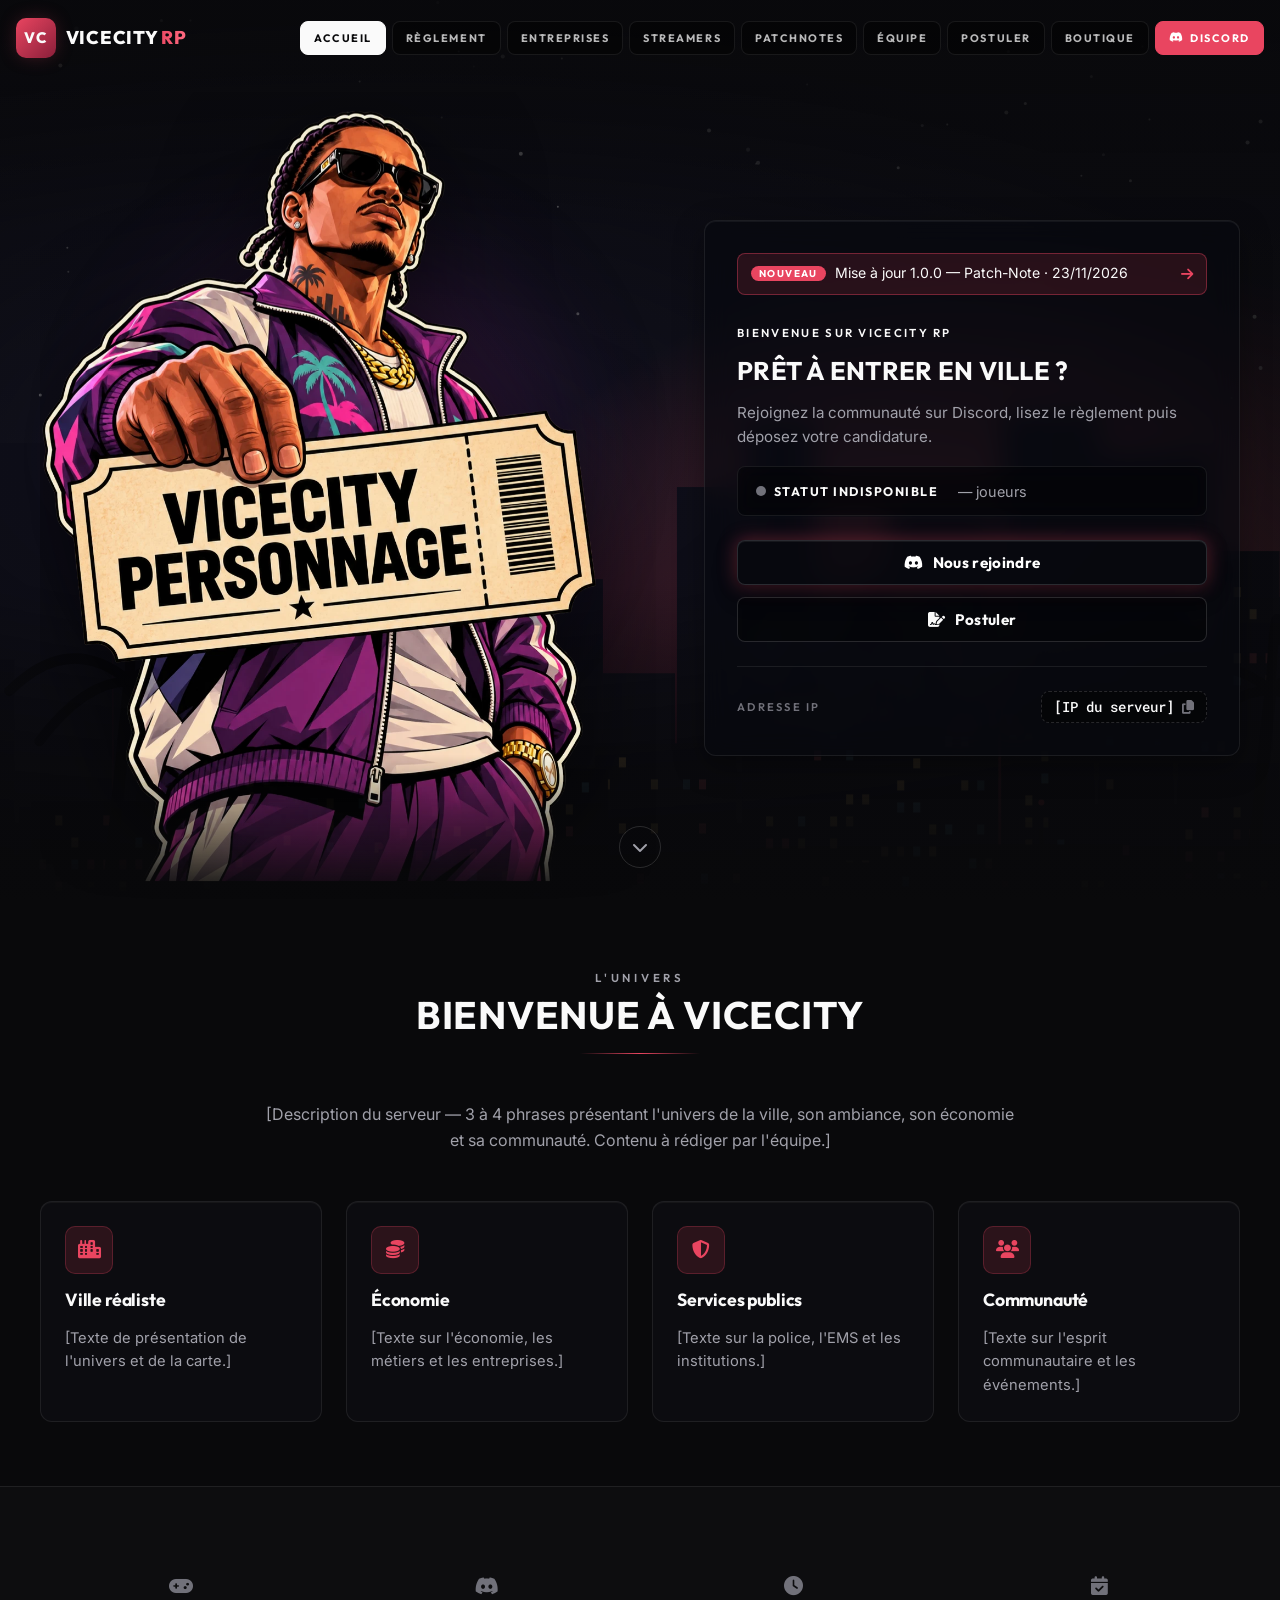
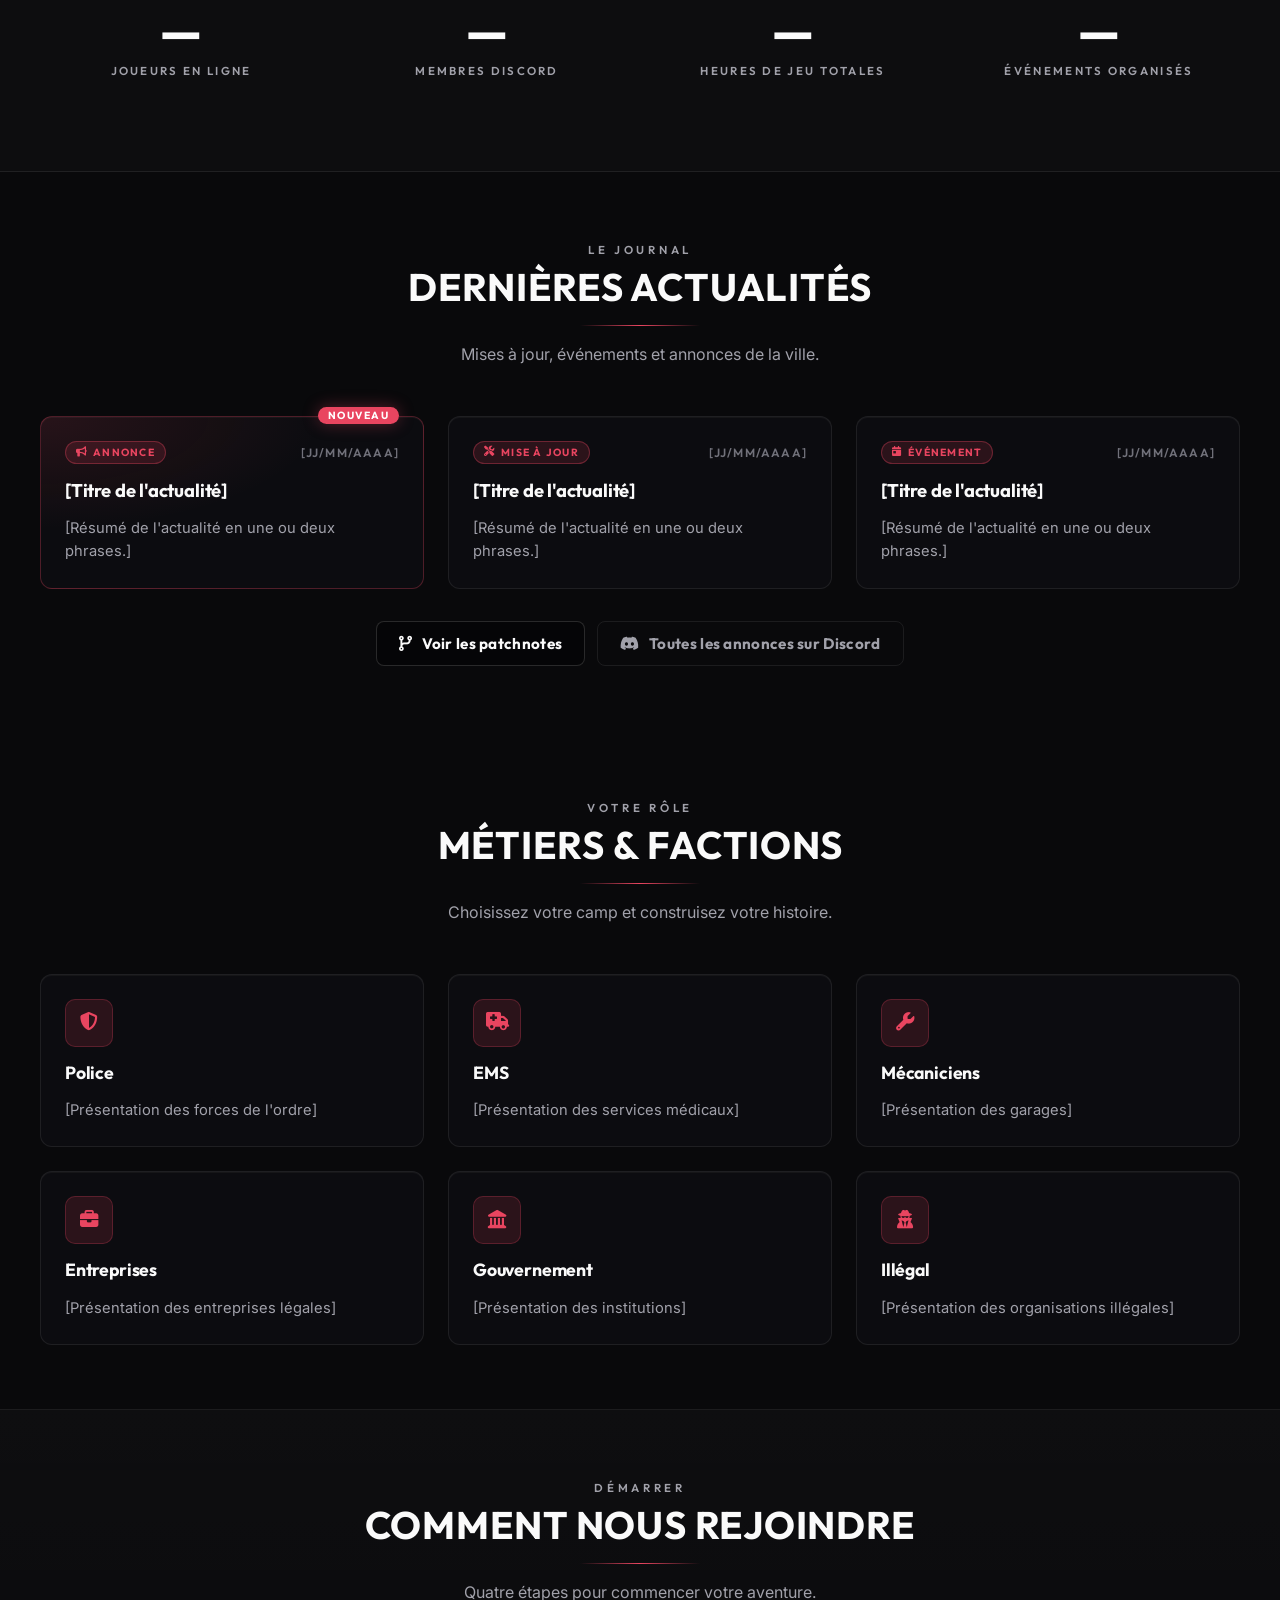
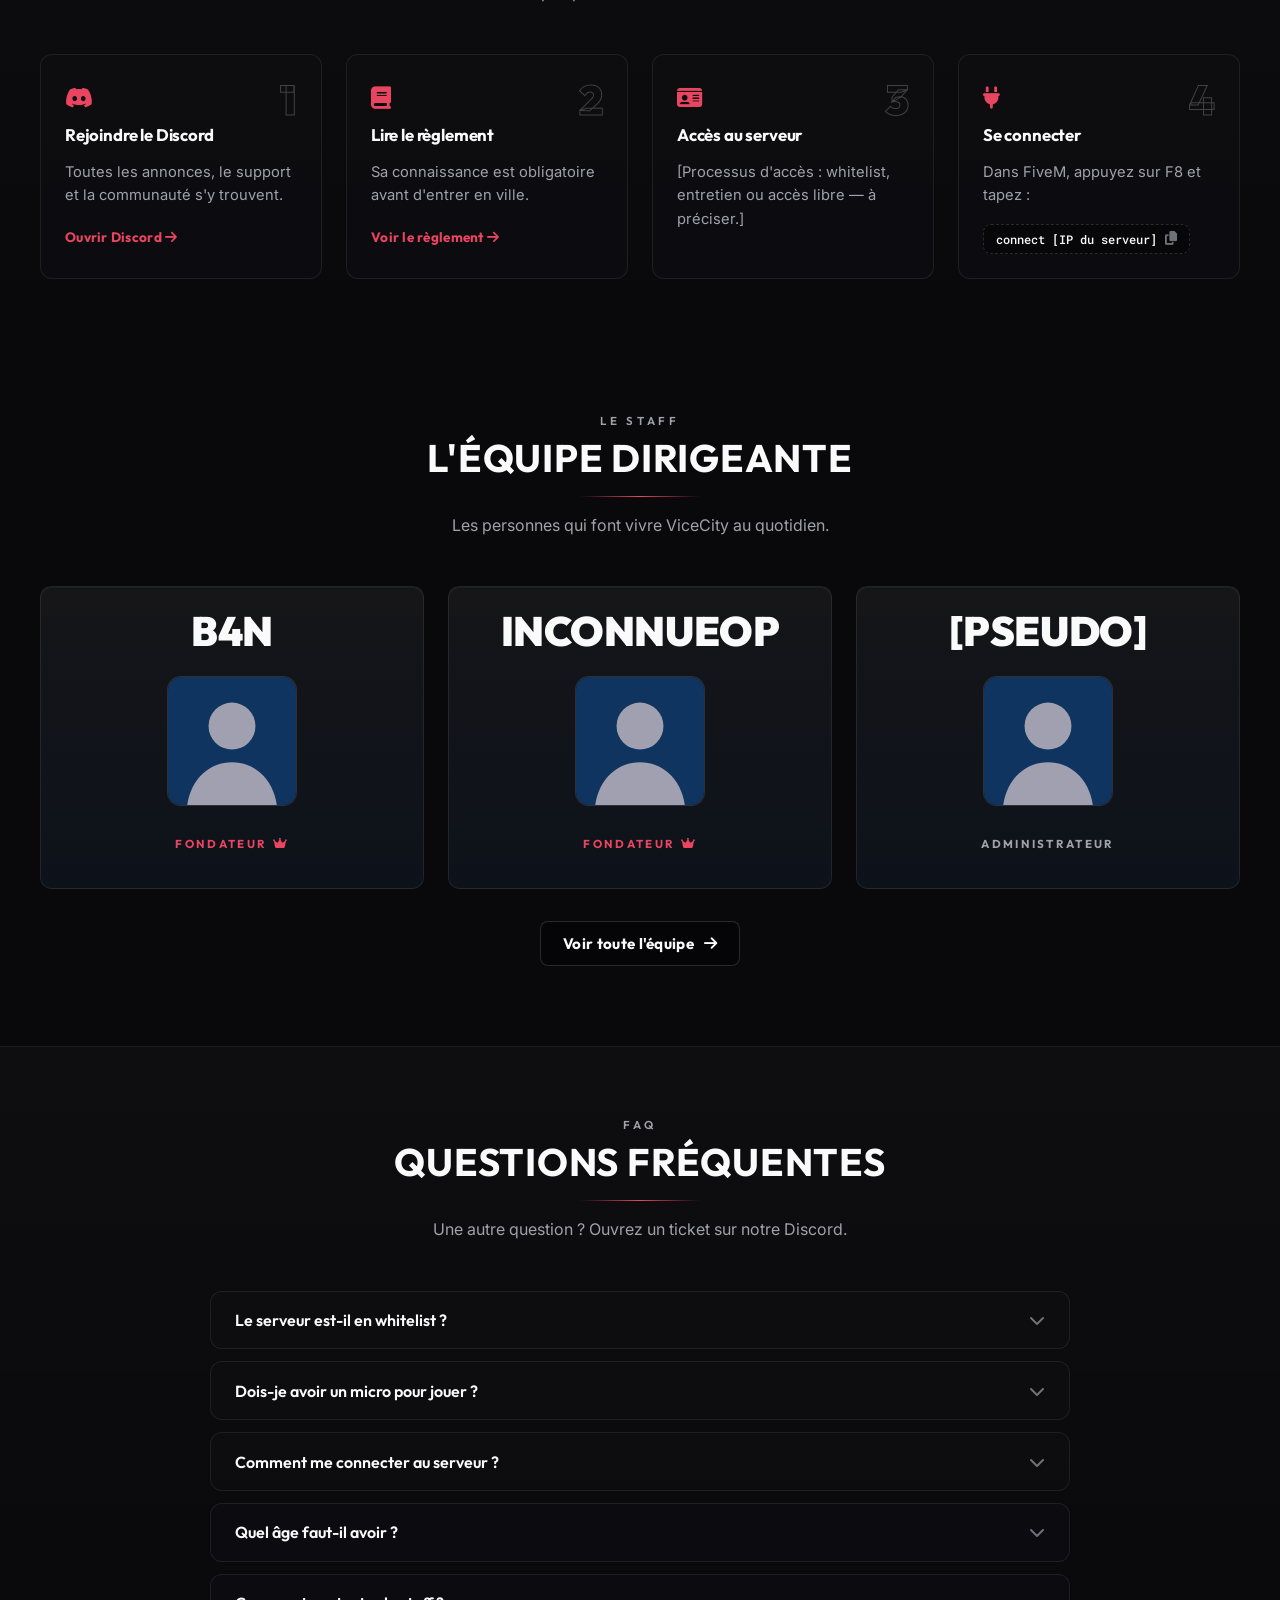
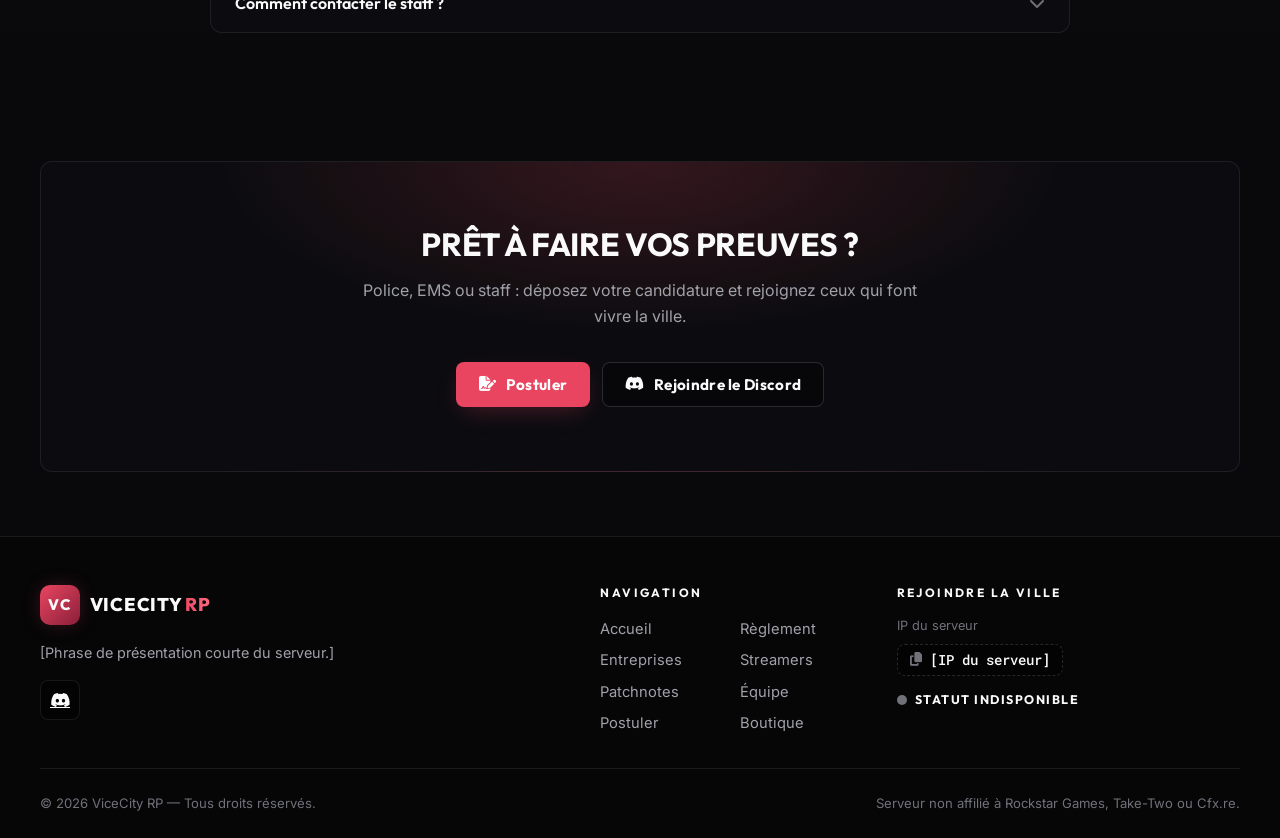
==== commit d1ca5fc4: "Patchnotes : retrait des exemples et bandeau « dernière mise à jour » - Suppression des 3 versions d" ====
--- a/index.html
+++ b/index.html
@@ -53,6 +53,7 @@
         </div>
         <aside class="hero-panel" aria-labelledby="hero-title">
           <h1 id="hero-title" class="sr-only">ViceCity RP — Serveur FiveM Roleplay</h1>
+          <a class="latest-patch" href="patchnotes.html" data-latest-patch hidden><span class="lp-tag">Nouveau</span> <span data-latest-text></span> <i class="fa-solid fa-arrow-right" aria-hidden="true"></i></a>
           <span class="eyebrow">Bienvenue sur ViceCity RP</span>
           <h2 class="panel-title">Prêt à entrer en ville ?</h2>
           <p>Rejoignez la communauté sur Discord, lisez le règlement puis déposez votre candidature.</p>
--- a/css/style.css
+++ b/css/style.css
@@ -844,3 +844,14 @@
 @media (max-width: 767px) {
   .publish-actions .btn { width: 100%; }
 }
+
+/* Bandeau « dernière mise à jour » (accueil) */
+.latest-patch {
+  display: flex; align-items: center; gap: .6rem; margin-bottom: var(--s3); padding: .55rem .8rem;
+  border-radius: var(--radius-sm); text-decoration: none; font-size: .88rem; color: var(--text);
+  background: var(--accent-soft); border: 1px solid rgba(233,69,96,.4); transition: border-color .2s ease, background-color .2s ease;
+}
+.latest-patch:hover { border-color: var(--accent); background: rgba(233,69,96,.22); }
+.latest-patch [data-latest-text] { flex: 1; min-width: 0; overflow: hidden; text-overflow: ellipsis; white-space: nowrap; }
+.latest-patch i { color: var(--accent); }
+.lp-tag { flex: none; background: var(--accent); color: #fff; border-radius: 999px; padding: 1px 8px; font: 700 .62rem var(--font-head); letter-spacing: .14em; text-transform: uppercase; }
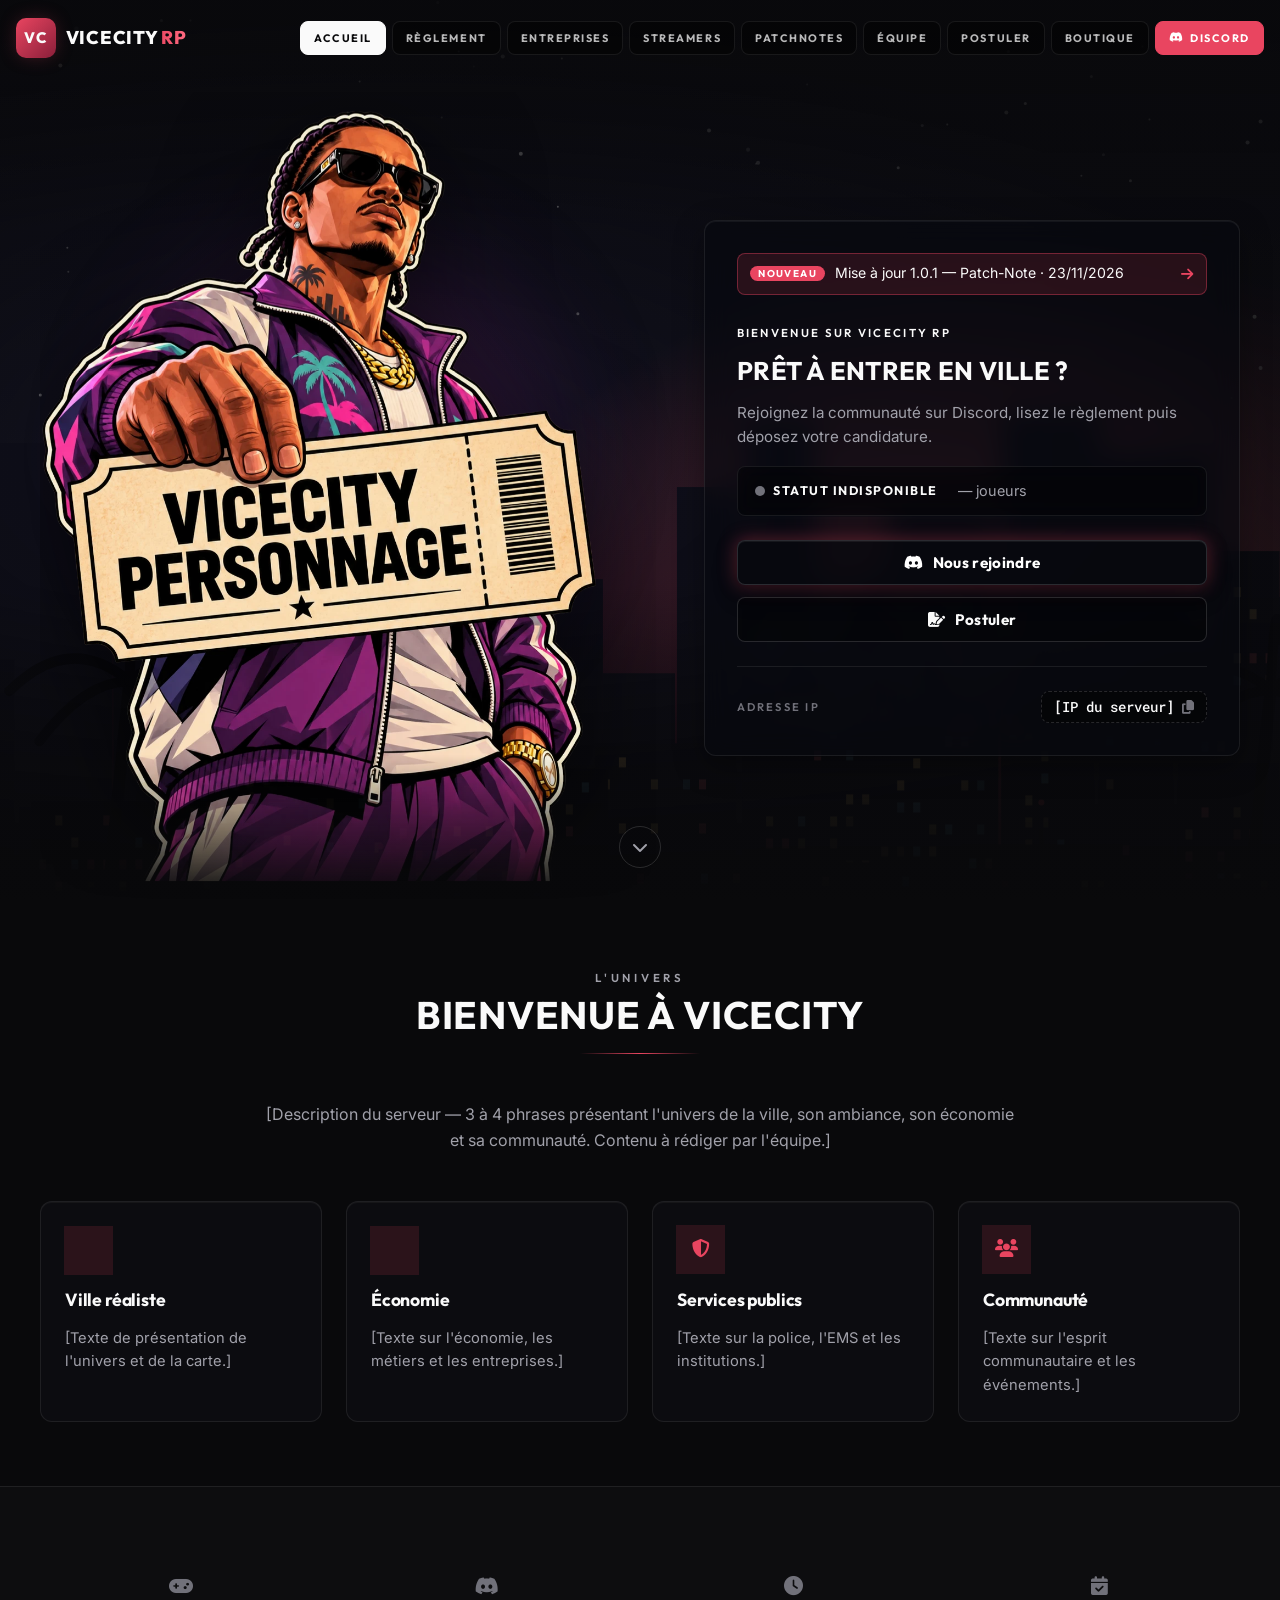
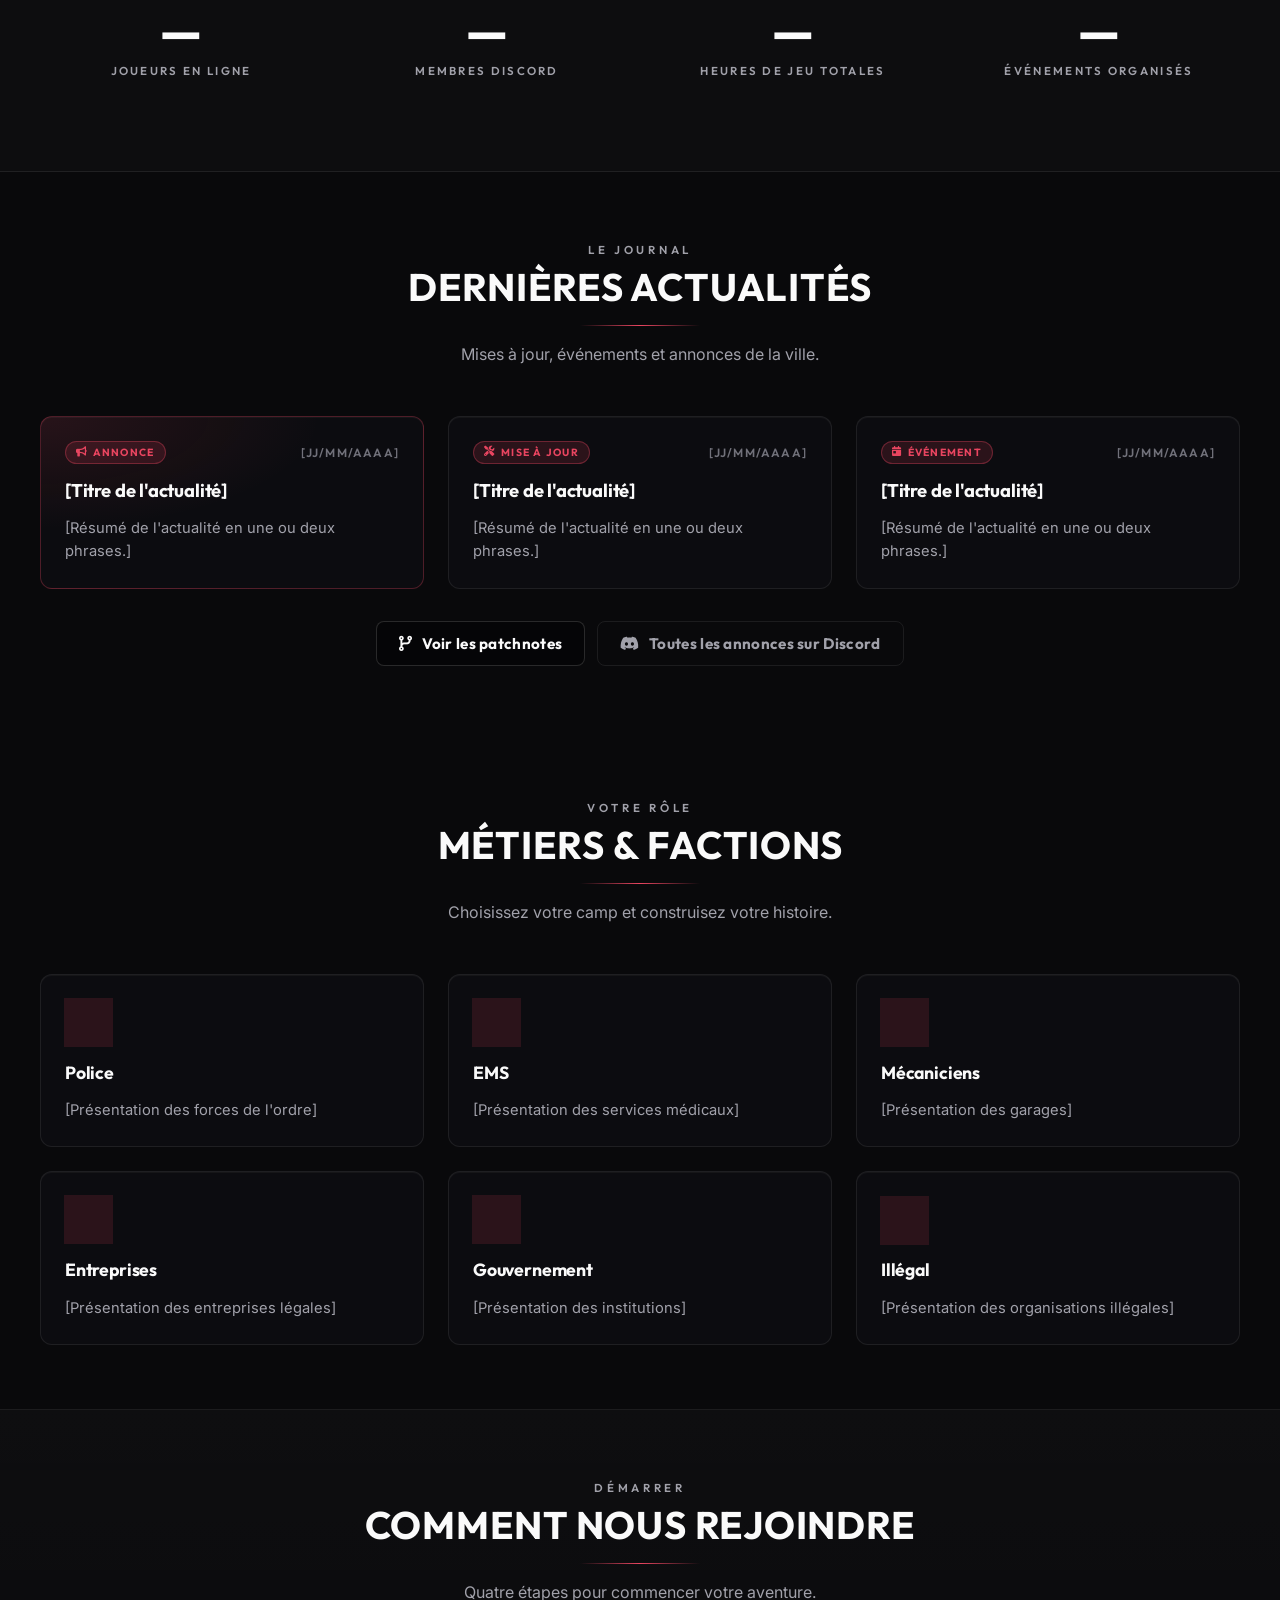
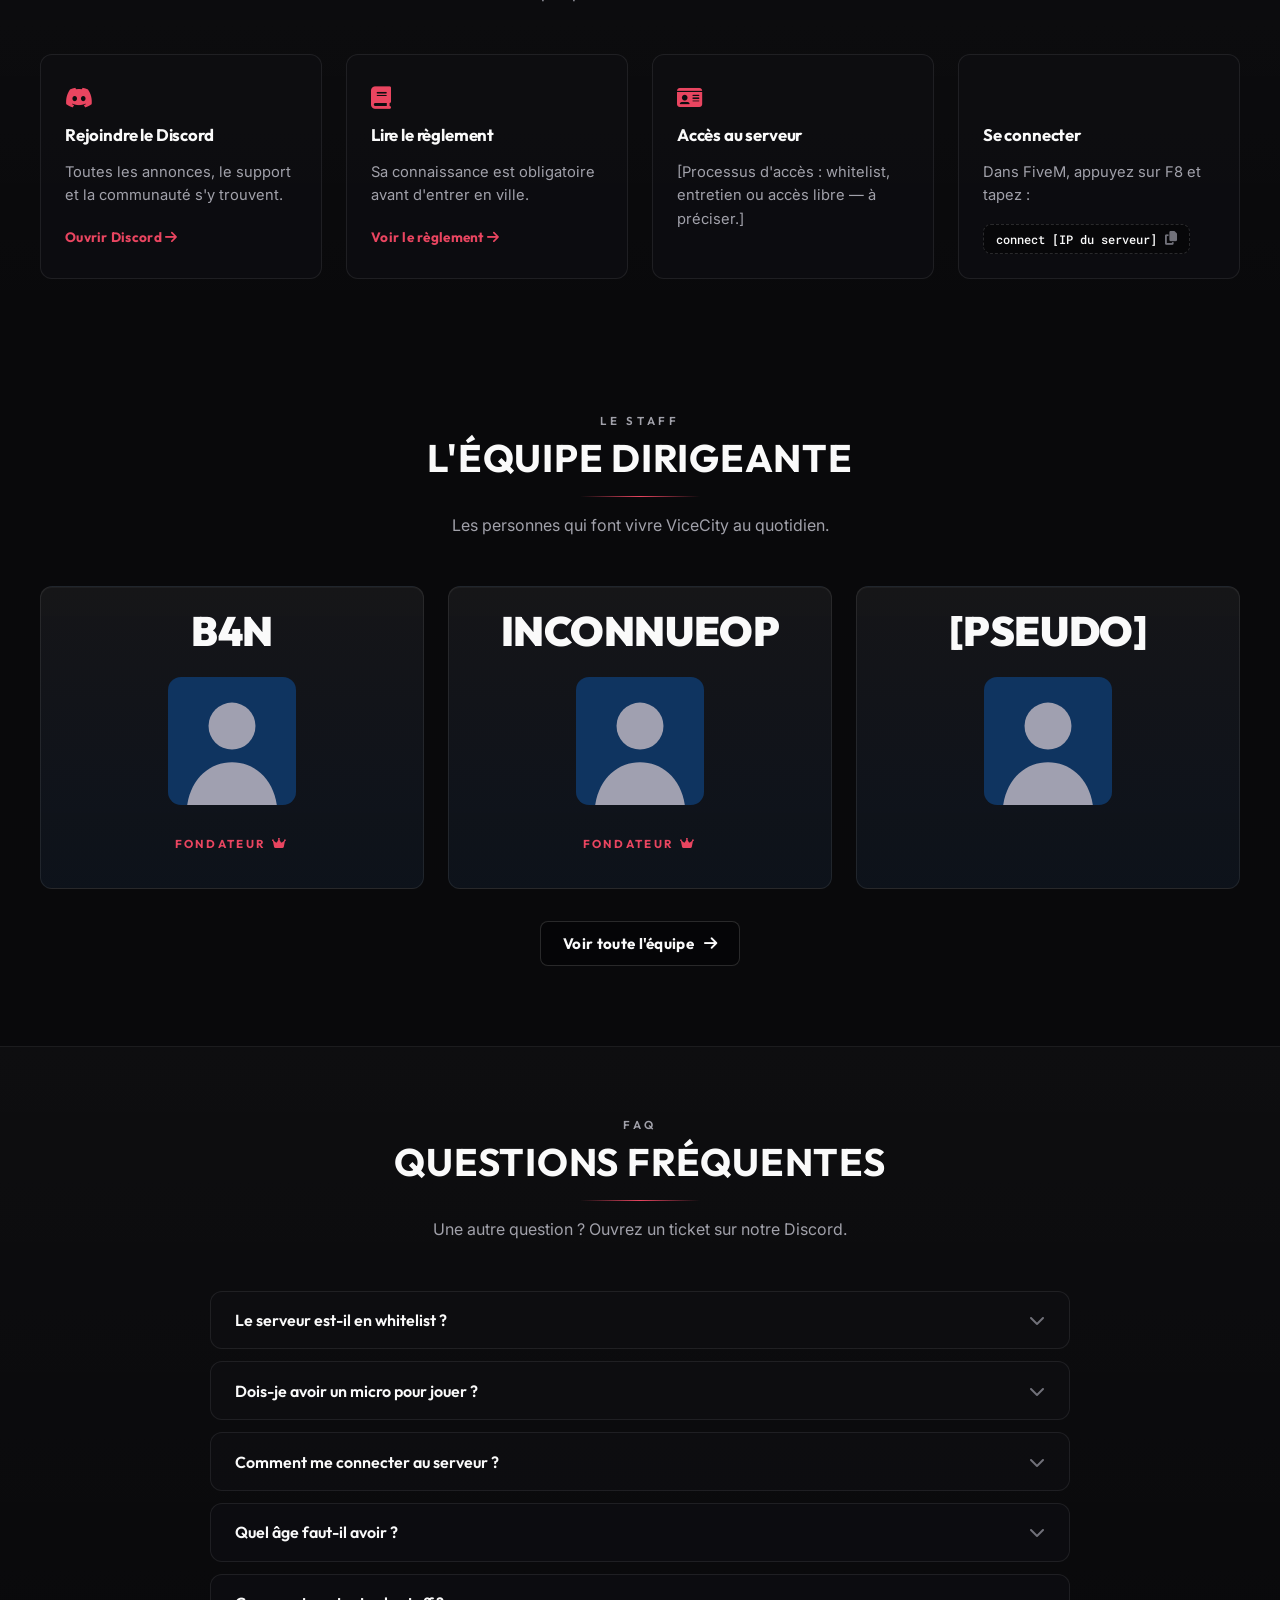
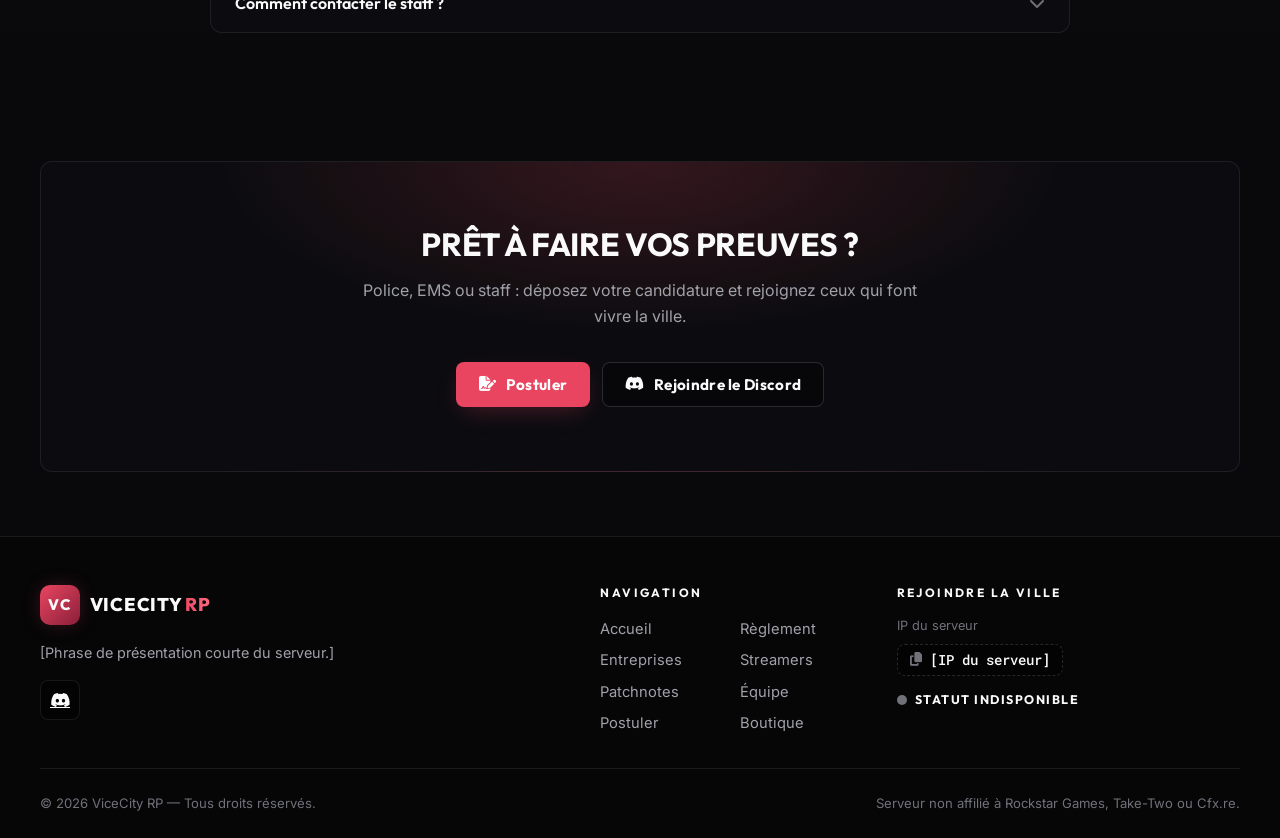
==== commit 9fbb6ff7: "Ajout du lien Discord du serveur Co-Authored-By: Claude Opus 5.5 <noreply@anthropic.com>" ====
--- a/index.html
+++ b/index.html
@@ -17,7 +17,7 @@
   <link rel="preconnect" href="https://fonts.gstatic.com" crossorigin>
   <link href="https://fonts.googleapis.com/css2?family=Inter:wght@400;500;600;700&family=Outfit:wght@500;600;700;800;900&family=Roboto+Mono:wght@500&display=swap" rel="stylesheet">
   <link rel="stylesheet" href="https://cdnjs.cloudflare.com/ajax/libs/font-awesome/6.5.2/css/all.min.css" crossorigin="anonymous" referrerpolicy="no-referrer">
-  <link rel="stylesheet" href="css/style.css">
+  <link rel="stylesheet" href="css/style.css?v=mwtj8jo2">
   <script>document.documentElement.classList.add("js");</script>
 </head>
 <body class="home">
@@ -253,8 +253,9 @@
 
   <button class="back-to-top" type="button" aria-label="Retour en haut de la page"><i class="fa-solid fa-arrow-up" aria-hidden="true"></i></button>
 
-  <script src="js/patchnotes.js"></script>
-  <script src="js/data.js"></script>
-  <script src="js/main.js"></script>
+  <!-- patchnotes.js est mis à jour par Embed Sender : on le charge toujours frais (jamais depuis le cache) -->
+  <script>document.write('<script src="js/patchnotes.js?t=' + Date.now() + '"><\/script>');</script>
+  <script src="js/data.js?v=mwtj8jo2"></script>
+  <script src="js/main.js?v=mwtj8jo2"></script>
 </body>
 </html>
--- a/css/style.css
+++ b/css/style.css
@@ -855,3 +855,22 @@
 .latest-patch [data-latest-text] { flex: 1; min-width: 0; overflow: hidden; text-overflow: ellipsis; white-space: nowrap; }
 .latest-patch i { color: var(--accent); }
 .lp-tag { flex: none; background: var(--accent); color: #fff; border-radius: 999px; padding: 1px 8px; font: 700 .62rem var(--font-head); letter-spacing: .14em; text-transform: uppercase; }
+
+/* =========================================================
+   Patchnotes — texte mis en forme comme un embed Discord
+   ========================================================= */
+.patch-desc {
+  margin-top: var(--s2); padding: .9rem 1.1rem .9rem 1.2rem; border-radius: 6px;
+  border-left: 4px solid var(--accent);
+  background: linear-gradient(135deg, rgba(233,69,96,.08), rgba(88,60,140,.12) 60%, rgba(0,0,0,.2));
+}
+.patch-desc p { margin: 0 0 .7rem; color: var(--text); font-size: .95rem; line-height: 1.5; overflow-wrap: anywhere; }
+.patch-desc p:last-child { margin-bottom: 0; }
+.patch-desc .pd-title { font: 700 1.05rem var(--font-head); color: #fff; margin-bottom: .9rem; }
+.patch-desc .pd-head { font: 700 .98rem var(--font-head); color: #fff; margin-top: 1.1rem; }
+.patch-desc code { background: rgba(0,0,0,.35); border-radius: 4px; padding: 1px 5px; font-size: .88em; }
+
+/* Listes de changements : de simples lignes alignées, sans cadre */
+.patch-group ul { gap: 0; }
+.patch-item { background: none; border: 0; border-radius: 0; padding: .4rem 0 .4rem 1.1rem; font-size: .95rem; }
+.patch-item::before { top: .95em; bottom: auto; width: 6px; height: 6px; border-radius: 50%; }
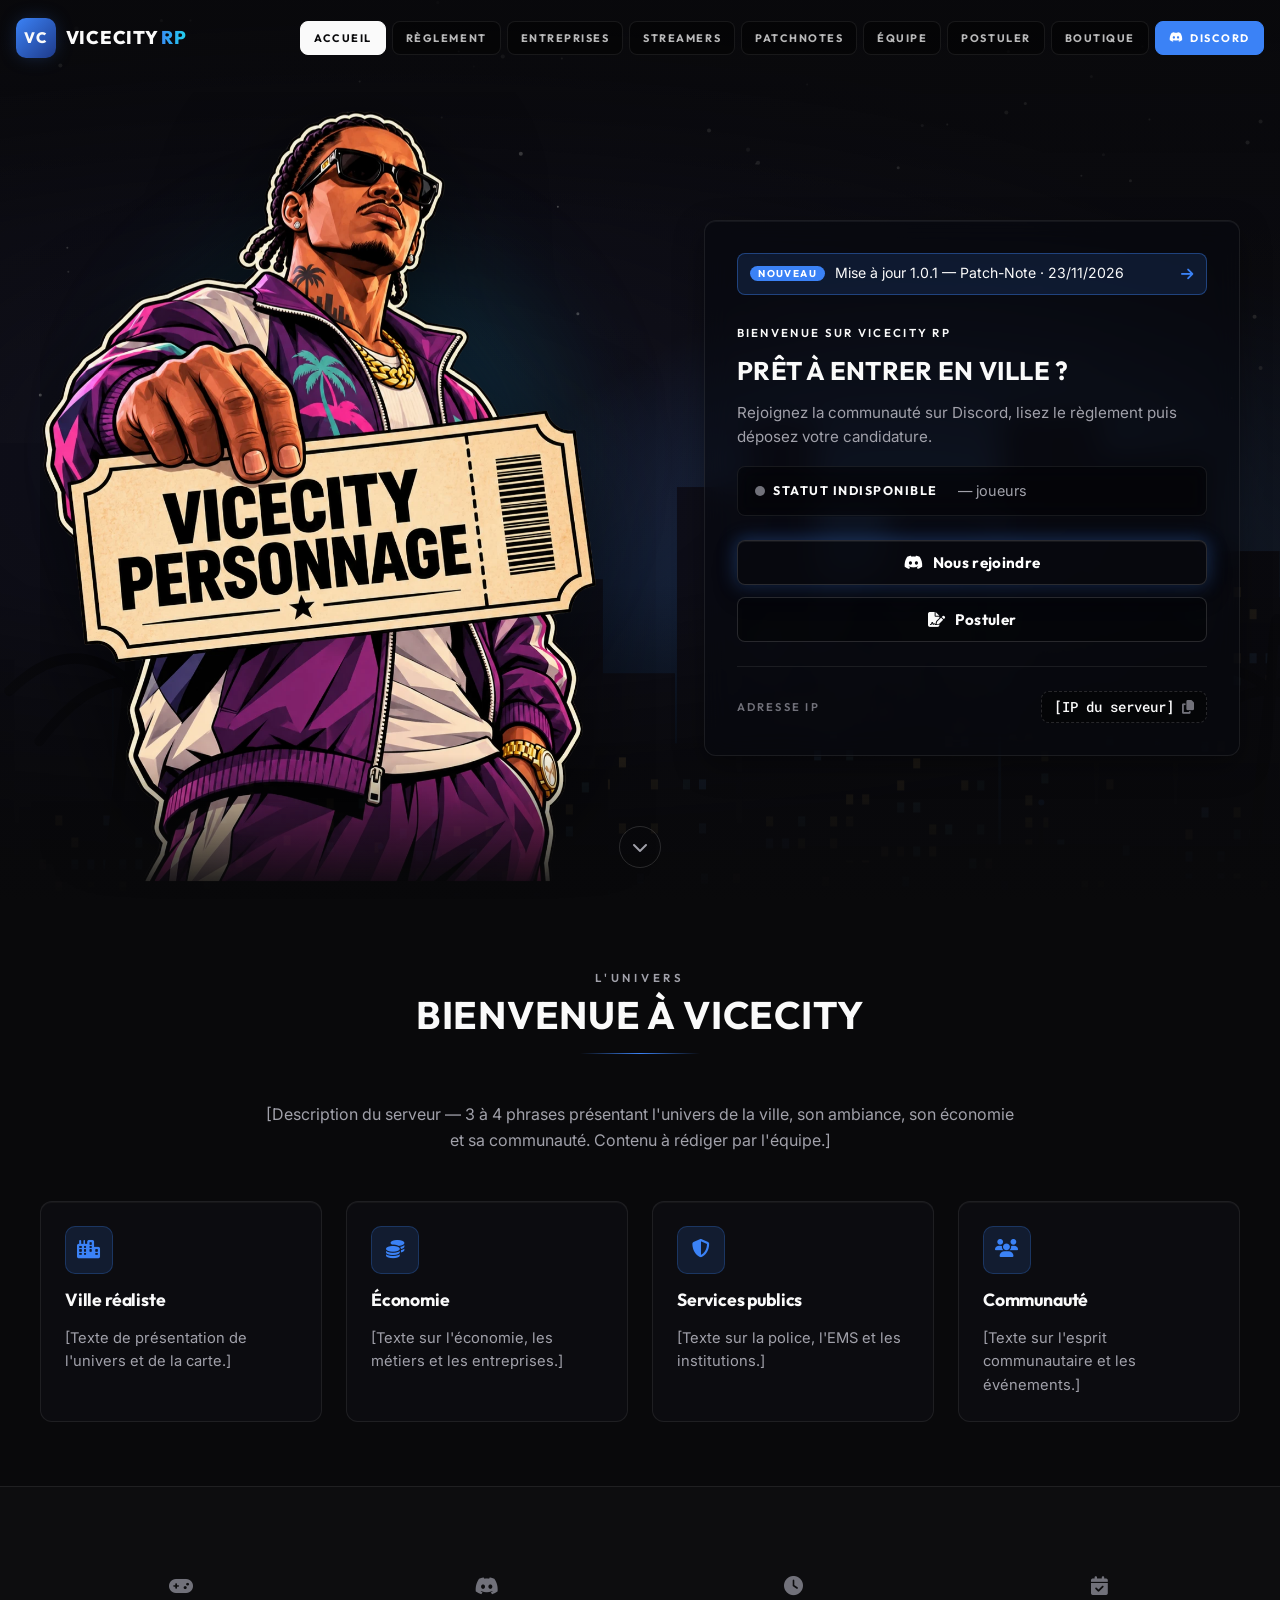
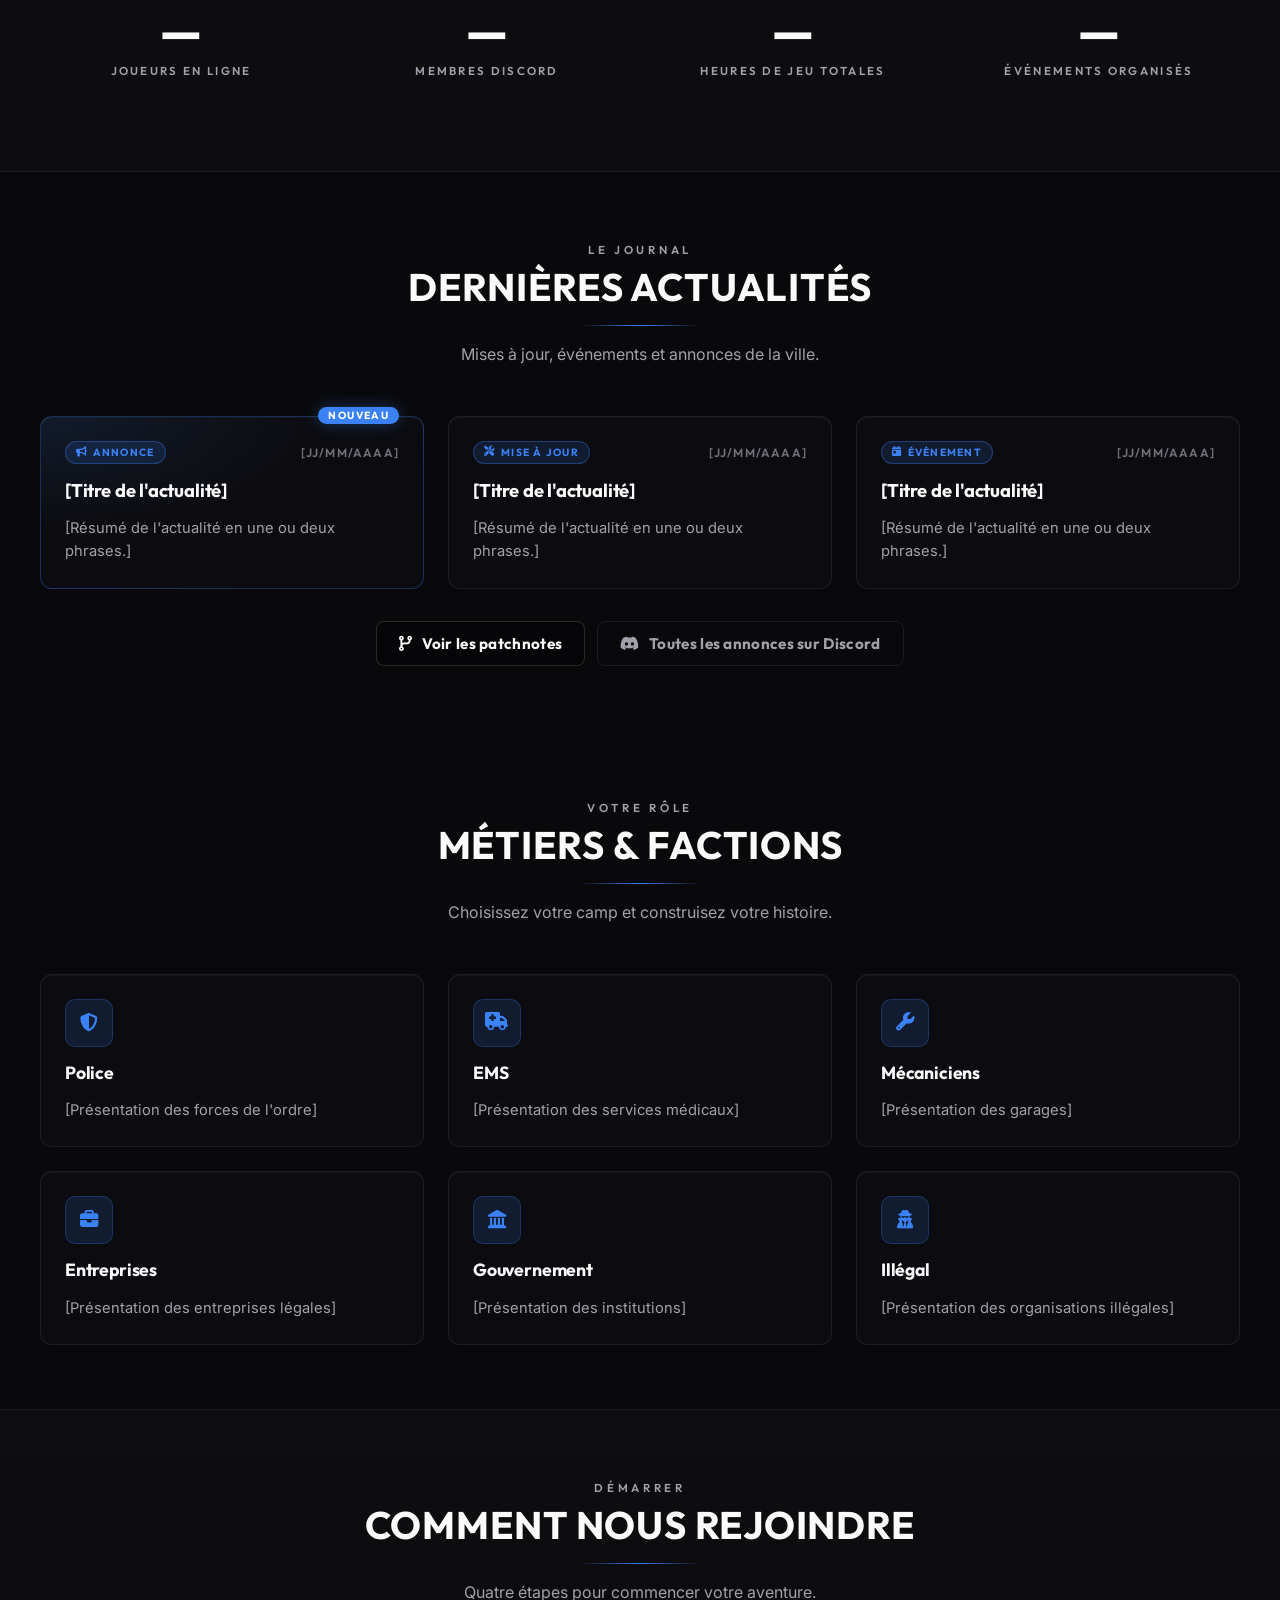
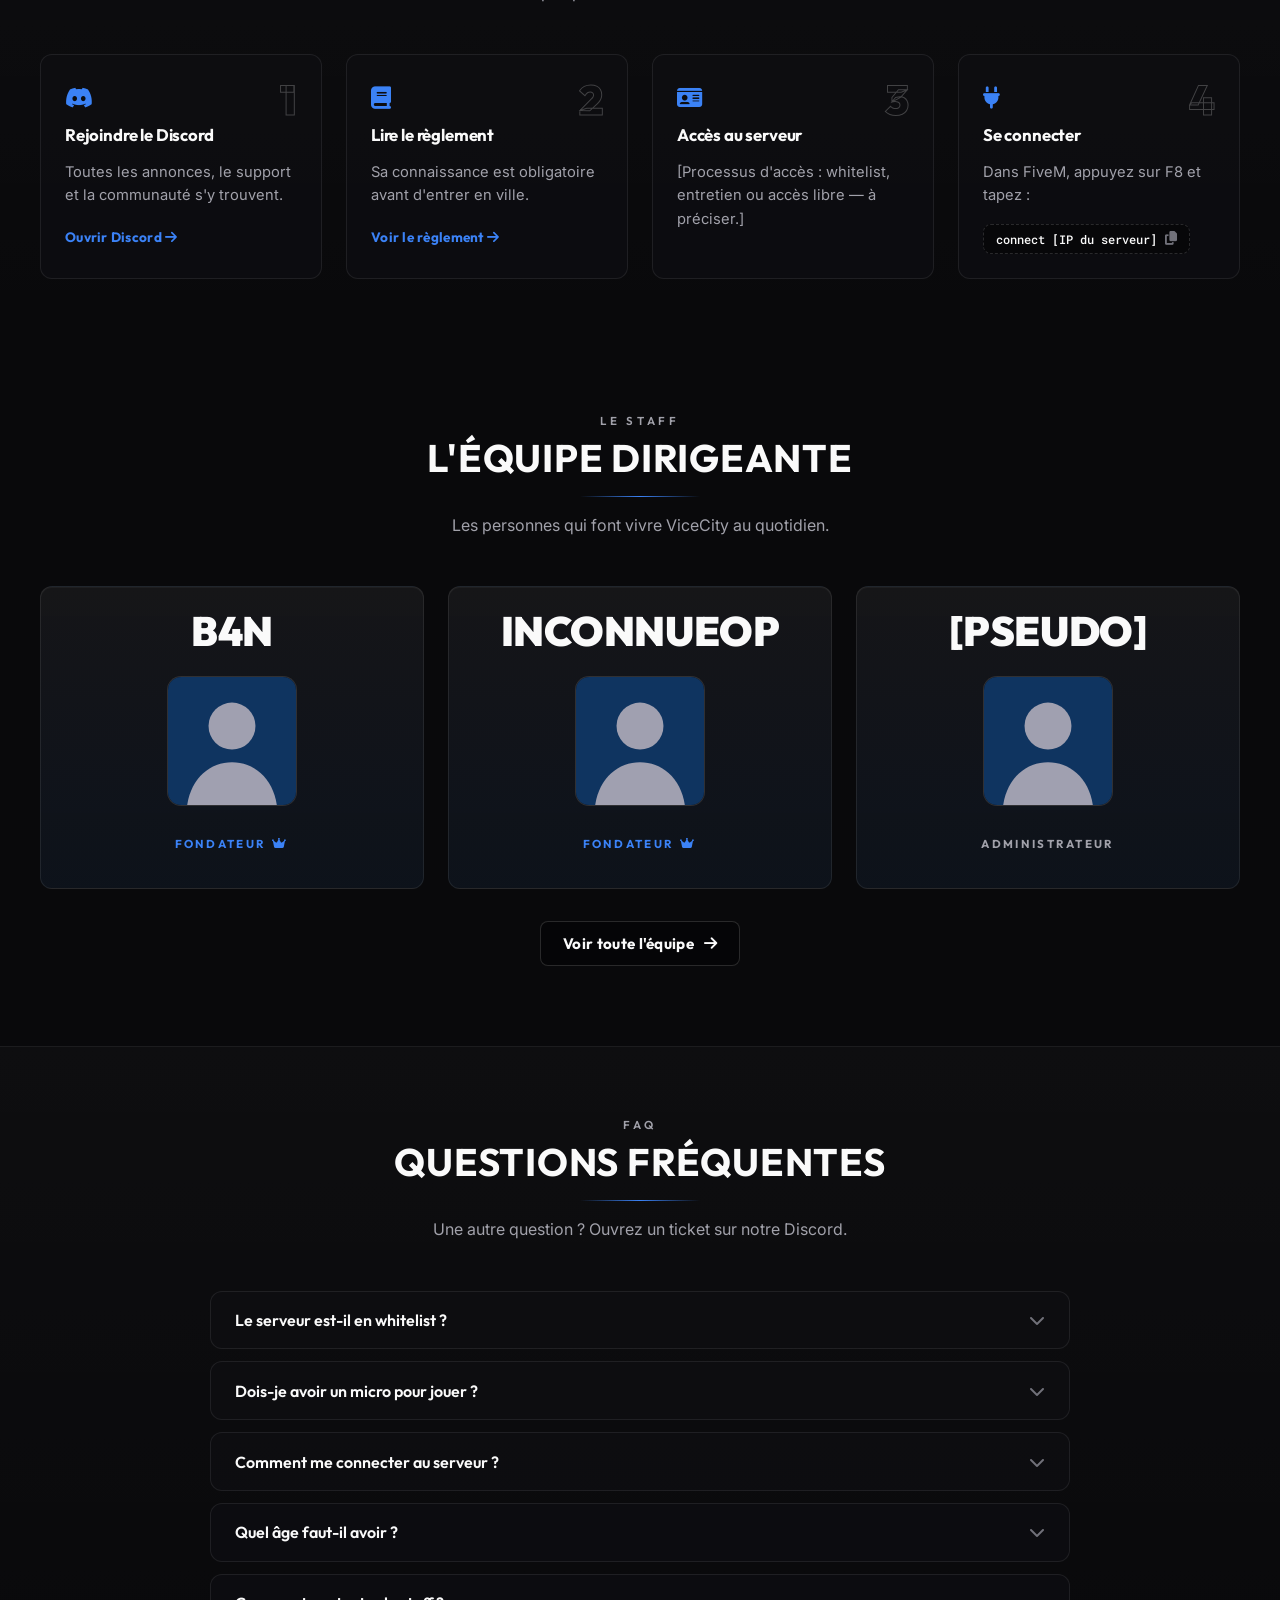
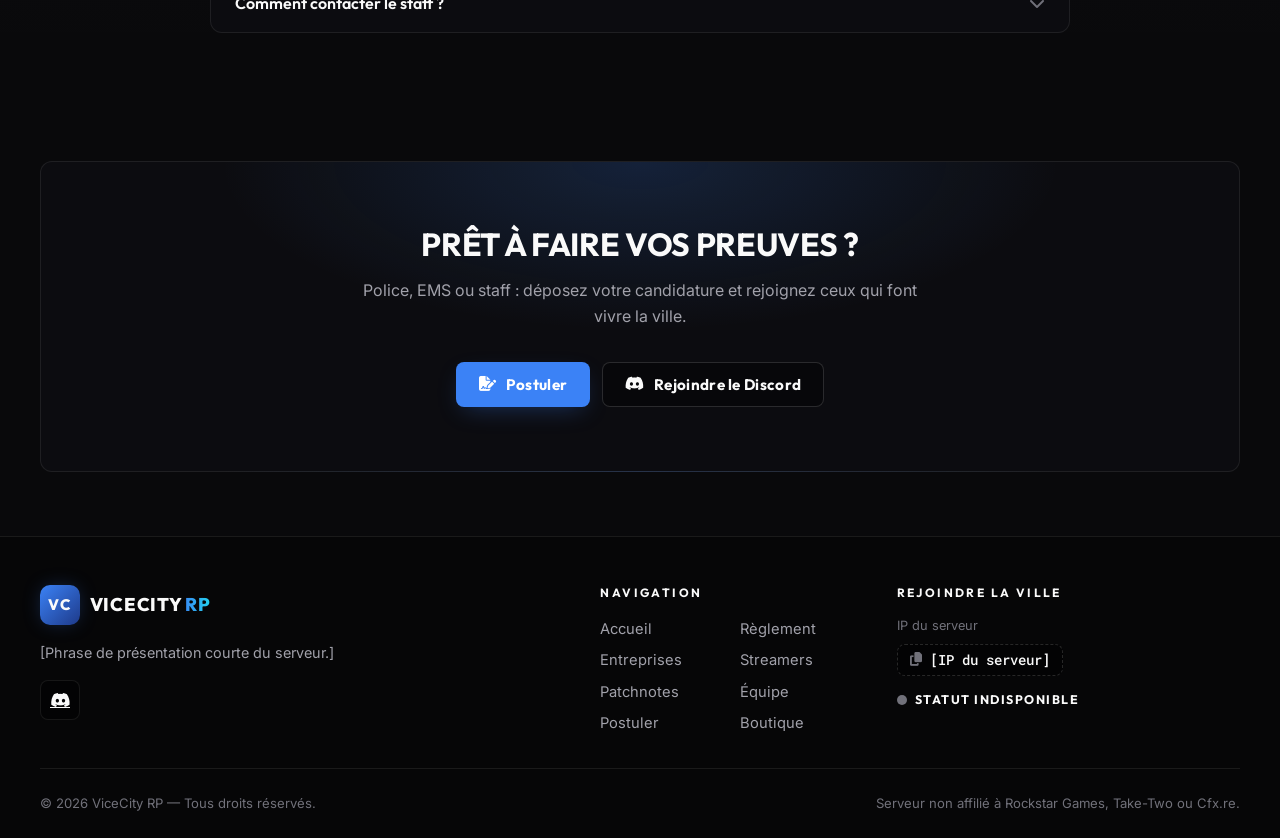
==== commit 3e87e493: "Nouveau thème bleu Accent corail remplacé par du bleu (#3b82f6) partout : boutons, menu, cartes, pat" ====
--- a/index.html
+++ b/index.html
@@ -17,7 +17,7 @@
   <link rel="preconnect" href="https://fonts.gstatic.com" crossorigin>
   <link href="https://fonts.googleapis.com/css2?family=Inter:wght@400;500;600;700&family=Outfit:wght@500;600;700;800;900&family=Roboto+Mono:wght@500&display=swap" rel="stylesheet">
   <link rel="stylesheet" href="https://cdnjs.cloudflare.com/ajax/libs/font-awesome/6.5.2/css/all.min.css" crossorigin="anonymous" referrerpolicy="no-referrer">
-  <link rel="stylesheet" href="css/style.css?v=mwtj8jo2">
+  <link rel="stylesheet" href="css/style.css?v=mwtjrmft">
   <script>document.documentElement.classList.add("js");</script>
 </head>
 <body class="home">
@@ -255,7 +255,7 @@
 
   <!-- patchnotes.js est mis à jour par Embed Sender : on le charge toujours frais (jamais depuis le cache) -->
   <script>document.write('<script src="js/patchnotes.js?t=' + Date.now() + '"><\/script>');</script>
-  <script src="js/data.js?v=mwtj8jo2"></script>
-  <script src="js/main.js?v=mwtj8jo2"></script>
+  <script src="js/data.js?v=mwtjrmft"></script>
+  <script src="js/main.js?v=mwtjrmft"></script>
 </body>
 </html>
--- a/css/style.css
+++ b/css/style.css
@@ -12,10 +12,10 @@
   --text: #fafafa;
   --text-2: #a1a1aa;
   --text-3: #71717a;
-  --accent: #e94560;
-  --accent-hover: #ff6b81;
-  --accent-soft: rgba(233, 69, 96, .14);
-  --accent-glow: rgba(233, 69, 96, .35);
+  --accent: #3b82f6;
+  --accent-hover: #60a5fa;
+  --accent-soft: rgba(59, 130, 246, .14);
+  --accent-glow: rgba(59, 130, 246, .35);
   --accent-2: #0f3460;
   --border: rgba(255, 255, 255, .08);
   --border-strong: rgba(255, 255, 255, .14);
@@ -36,7 +36,7 @@
 body {
   margin: 0; min-height: 100vh; display: flex; flex-direction: column;
   background:
-    radial-gradient(1200px 600px at 85% -10%, rgba(233, 69, 96, .08), transparent 60%),
+    radial-gradient(1200px 600px at 85% -10%, rgba(59, 130, 246, .08), transparent 60%),
     radial-gradient(900px 500px at -10% 30%, rgba(15, 52, 96, .18), transparent 60%),
     var(--bg);
   background-attachment: fixed;
@@ -71,7 +71,7 @@
 
 /* Gradient accent word */
 .accent-text, .rp {
-  background: linear-gradient(90deg, var(--accent), var(--accent-hover));
+  background: linear-gradient(90deg, var(--accent), #22d3ee);
   -webkit-background-clip: text; background-clip: text; color: transparent;
 }
 
@@ -132,7 +132,7 @@
 .logo { display: flex; align-items: center; gap: .6rem; text-decoration: none; font: 800 1.15rem var(--font-head); letter-spacing: .04em; text-transform: uppercase; flex-shrink: 0; }
 .logo-mark {
   width: 40px; height: 40px; border-radius: 10px; display: grid; place-items: center; font-size: .95rem;
-  background: linear-gradient(135deg, var(--accent), #8a1f3a); box-shadow: 0 0 20px -4px var(--accent-glow);
+  background: linear-gradient(135deg, var(--accent), #1e3a8a); box-shadow: 0 0 20px -4px var(--accent-glow);
 }
 .nav-links { display: flex; align-items: center; gap: 6px; list-style: none; margin: 0 0 0 auto; padding: 0; }
 .nav-links a, .chip {
@@ -230,7 +230,7 @@
 .feature-icon {
   width: 48px; height: 48px; border-radius: 10px; display: grid; place-items: center;
   background: var(--accent-soft); color: var(--accent); font-size: 1.15rem; margin-bottom: var(--s2);
-  border: 1px solid rgba(233,69,96,.25);
+  border: 1px solid rgba(59,130,246,.25);
 }
 .feature h3, .job h3 { font-size: 1.1rem; }
 .feature p, .job p { color: var(--text-2); margin: 0; font-size: .92rem; }
@@ -380,7 +380,7 @@
 /* ---------- CTA ---------- */
 .cta {
   text-align: center; border-radius: var(--radius); padding: var(--s6) var(--s3); position: relative;
-  background: radial-gradient(600px 240px at 50% 0%, rgba(233,69,96,.18), transparent 70%), var(--card);
+  background: radial-gradient(600px 240px at 50% 0%, rgba(59,130,246,.18), transparent 70%), var(--card);
   border: 1px solid var(--border);
 }
 .cta h2 { text-transform: uppercase; }
@@ -553,7 +553,7 @@
 /* Reflet qui suit la souris */
 :where(.card:not(.form):not(.form-success), .step, .cta, .hero-panel)::after {
   content: ""; position: absolute; inset: 0; border-radius: inherit; pointer-events: none; z-index: 3;
-  background: radial-gradient(420px circle at var(--mx) var(--my), rgba(255,255,255,.13), rgba(233,69,96,.06) 35%, transparent 60%);
+  background: radial-gradient(420px circle at var(--mx) var(--my), rgba(255,255,255,.13), rgba(59,130,246,.06) 35%, transparent 60%);
   opacity: 0; transition: opacity .35s ease;
 }
 /* Bande de brillance qui balaie la carte à l'entrée de la souris */
@@ -571,8 +571,8 @@
 
 /* Carte active : bordure lumineuse + ombre portée profonde */
 .tilt-active {
-  border-color: rgba(233,69,96,.45) !important;
-  box-shadow: 0 30px 60px -20px rgba(0,0,0,.7), 0 0 0 1px rgba(233,69,96,.15), 0 18px 40px -18px var(--accent-glow) !important;
+  border-color: rgba(59,130,246,.45) !important;
+  box-shadow: 0 30px 60px -20px rgba(0,0,0,.7), 0 0 0 1px rgba(59,130,246,.15), 0 18px 40px -18px var(--accent-glow) !important;
 }
 .tilting { transition: transform .12s ease-out, border-color .25s ease, box-shadow .25s ease !important; }
 .tilt-reset { transition: transform .7s cubic-bezier(.2,.9,.25,1.25), border-color .3s ease, box-shadow .3s ease !important; }
@@ -594,13 +594,13 @@
   70% { rotate: 6deg; }
   100% { rotate: 0deg; }
 }
-.tilt-active .avatar { box-shadow: 0 20px 40px -12px rgba(0,0,0,.8), 0 0 0 1px rgba(233,69,96,.35); }
+.tilt-active .avatar { box-shadow: 0 20px 40px -12px rgba(0,0,0,.8), 0 0 0 1px rgba(59,130,246,.35); }
 .tier .badge { transition: transform .45s ease; }
 
 /* Écrans tactiles : petit effet d'appui à la place de l'inclinaison */
 @media (hover: none) {
   :where(.card:not(.form):not(.form-success), .step) { transition: transform .2s ease, border-color .2s ease; }
-  :where(.card:not(.form):not(.form-success), .step):active { transform: scale(.98); border-color: rgba(233,69,96,.4); }
+  :where(.card:not(.form):not(.form-success), .step):active { transform: scale(.98); border-color: rgba(59,130,246,.4); }
 }
 @media (prefers-reduced-motion: reduce) {
   .tilt-active::before { animation: none; }
@@ -617,7 +617,7 @@
 .hero-art::before {
   content: ""; position: absolute; z-index: -1; left: 50%; top: 45%; width: 80%; aspect-ratio: 1; transform: translate(-50%, -50%);
   border-radius: 50%; filter: blur(60px); opacity: .55;
-  background: radial-gradient(circle, rgba(233,69,96,.55), rgba(140,40,180,.35) 45%, transparent 70%);
+  background: radial-gradient(circle, rgba(59,130,246,.55), rgba(6,182,212,.35) 45%, transparent 70%);
   animation: aura 6s ease-in-out infinite;
 }
 .hero-character {
@@ -679,10 +679,10 @@
 .news { display: flex; flex-direction: column; }
 .news-meta { display: flex; justify-content: space-between; align-items: center; gap: var(--s1); margin-bottom: var(--s2); }
 .news-meta time { font: 600 .75rem var(--font-head); letter-spacing: .1em; color: var(--text-3); }
-.pill-tag { color: var(--accent); border-color: rgba(233,69,96,.35); background: var(--accent-soft); }
+.pill-tag { color: var(--accent); border-color: rgba(59,130,246,.35); background: var(--accent-soft); }
 .news h3 { font-size: 1.15rem; }
 .news p { color: var(--text-2); font-size: .92rem; margin: 0; }
-.news-latest { border-color: rgba(233,69,96,.3); background: radial-gradient(400px 160px at 0% 0%, rgba(233,69,96,.12), transparent 70%), var(--card); }
+.news-latest { border-color: rgba(59,130,246,.3); background: radial-gradient(400px 160px at 0% 0%, rgba(59,130,246,.12), transparent 70%), var(--card); }
 .news-new {
   position: absolute; top: -10px; right: var(--s3); background: var(--accent); color: #fff; border-radius: 999px;
   padding: 2px 10px; font: 700 .65rem var(--font-head); letter-spacing: .14em; text-transform: uppercase;
@@ -734,7 +734,7 @@
 .patch-timeline { position: relative; display: grid; gap: var(--s3); padding-left: 2.25rem; }
 .patch-timeline::before {
   content: ""; position: absolute; left: 9px; top: 12px; bottom: 12px; width: 2px;
-  background: linear-gradient(180deg, var(--accent), rgba(233,69,96,.25) 30%, var(--border));
+  background: linear-gradient(180deg, var(--accent), rgba(59,130,246,.25) 30%, var(--border));
 }
 .patch { position: relative; scroll-margin-top: calc(var(--nav-h) + 1rem); }
 .patch-dot {
@@ -743,7 +743,7 @@
 }
 .patch-latest .patch-dot { border-color: var(--accent); background: var(--accent); box-shadow: 0 0 0 5px var(--accent-soft), 0 0 18px var(--accent-glow); animation: pulse 2s infinite; }
 .patch-card { padding: 0; overflow: hidden; }
-.patch-latest .patch-card { border-color: rgba(233,69,96,.35); background: radial-gradient(500px 180px at 0% 0%, rgba(233,69,96,.1), transparent 70%), var(--card); }
+.patch-latest .patch-card { border-color: rgba(59,130,246,.35); background: radial-gradient(500px 180px at 0% 0%, rgba(59,130,246,.1), transparent 70%), var(--card); }
 .patch-flash .patch-card { animation: patch-flash 1.6s ease; }
 @keyframes patch-flash { 0%, 40% { box-shadow: 0 0 0 2px var(--accent), 0 0 30px var(--accent-glow); } 100% { box-shadow: none; } }
 
@@ -849,9 +849,9 @@
 .latest-patch {
   display: flex; align-items: center; gap: .6rem; margin-bottom: var(--s3); padding: .55rem .8rem;
   border-radius: var(--radius-sm); text-decoration: none; font-size: .88rem; color: var(--text);
-  background: var(--accent-soft); border: 1px solid rgba(233,69,96,.4); transition: border-color .2s ease, background-color .2s ease;
-}
-.latest-patch:hover { border-color: var(--accent); background: rgba(233,69,96,.22); }
+  background: var(--accent-soft); border: 1px solid rgba(59,130,246,.4); transition: border-color .2s ease, background-color .2s ease;
+}
+.latest-patch:hover { border-color: var(--accent); background: rgba(59,130,246,.22); }
 .latest-patch [data-latest-text] { flex: 1; min-width: 0; overflow: hidden; text-overflow: ellipsis; white-space: nowrap; }
 .latest-patch i { color: var(--accent); }
 .lp-tag { flex: none; background: var(--accent); color: #fff; border-radius: 999px; padding: 1px 8px; font: 700 .62rem var(--font-head); letter-spacing: .14em; text-transform: uppercase; }
@@ -862,7 +862,7 @@
 .patch-desc {
   margin-top: var(--s2); padding: .9rem 1.1rem .9rem 1.2rem; border-radius: 6px;
   border-left: 4px solid var(--accent);
-  background: linear-gradient(135deg, rgba(233,69,96,.08), rgba(88,60,140,.12) 60%, rgba(0,0,0,.2));
+  background: linear-gradient(135deg, rgba(59,130,246,.08), rgba(30,64,175,.12) 60%, rgba(0,0,0,.2));
 }
 .patch-desc p { margin: 0 0 .7rem; color: var(--text); font-size: .95rem; line-height: 1.5; overflow-wrap: anywhere; }
 .patch-desc p:last-child { margin-bottom: 0; }
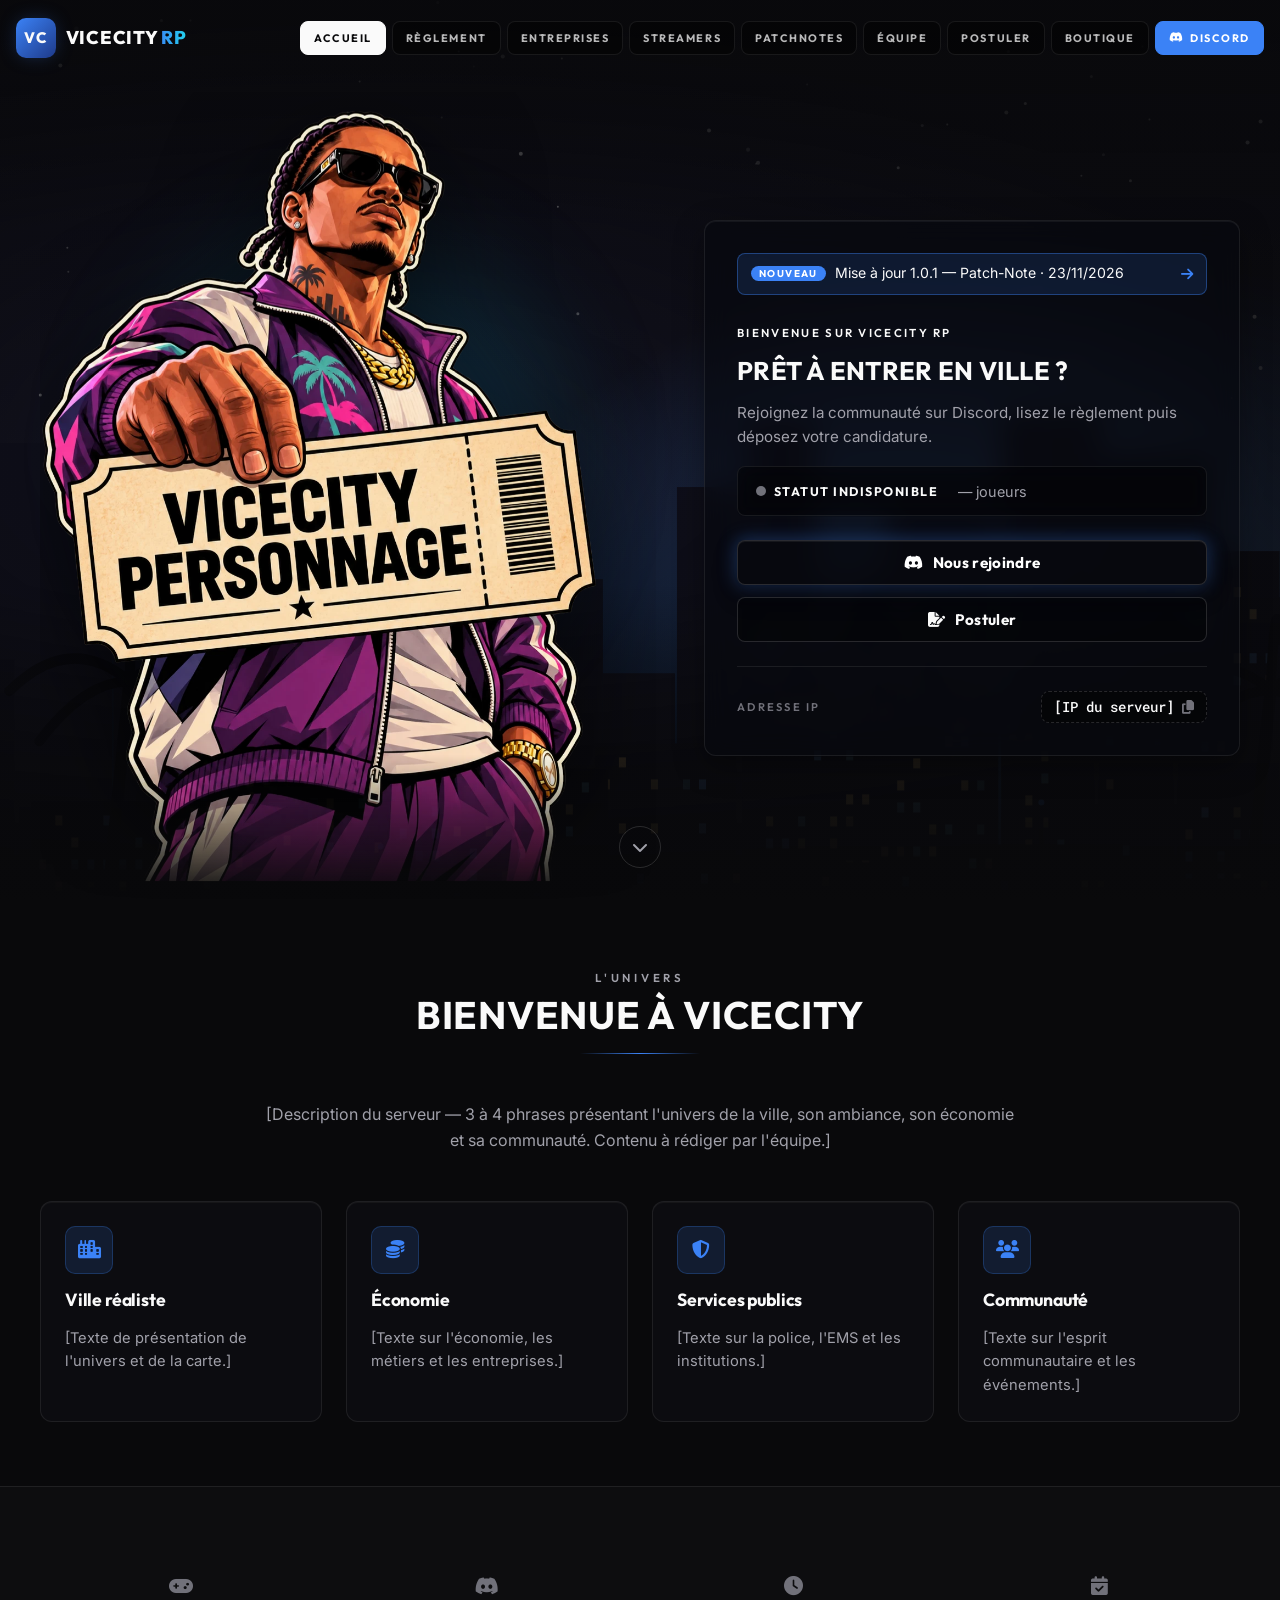
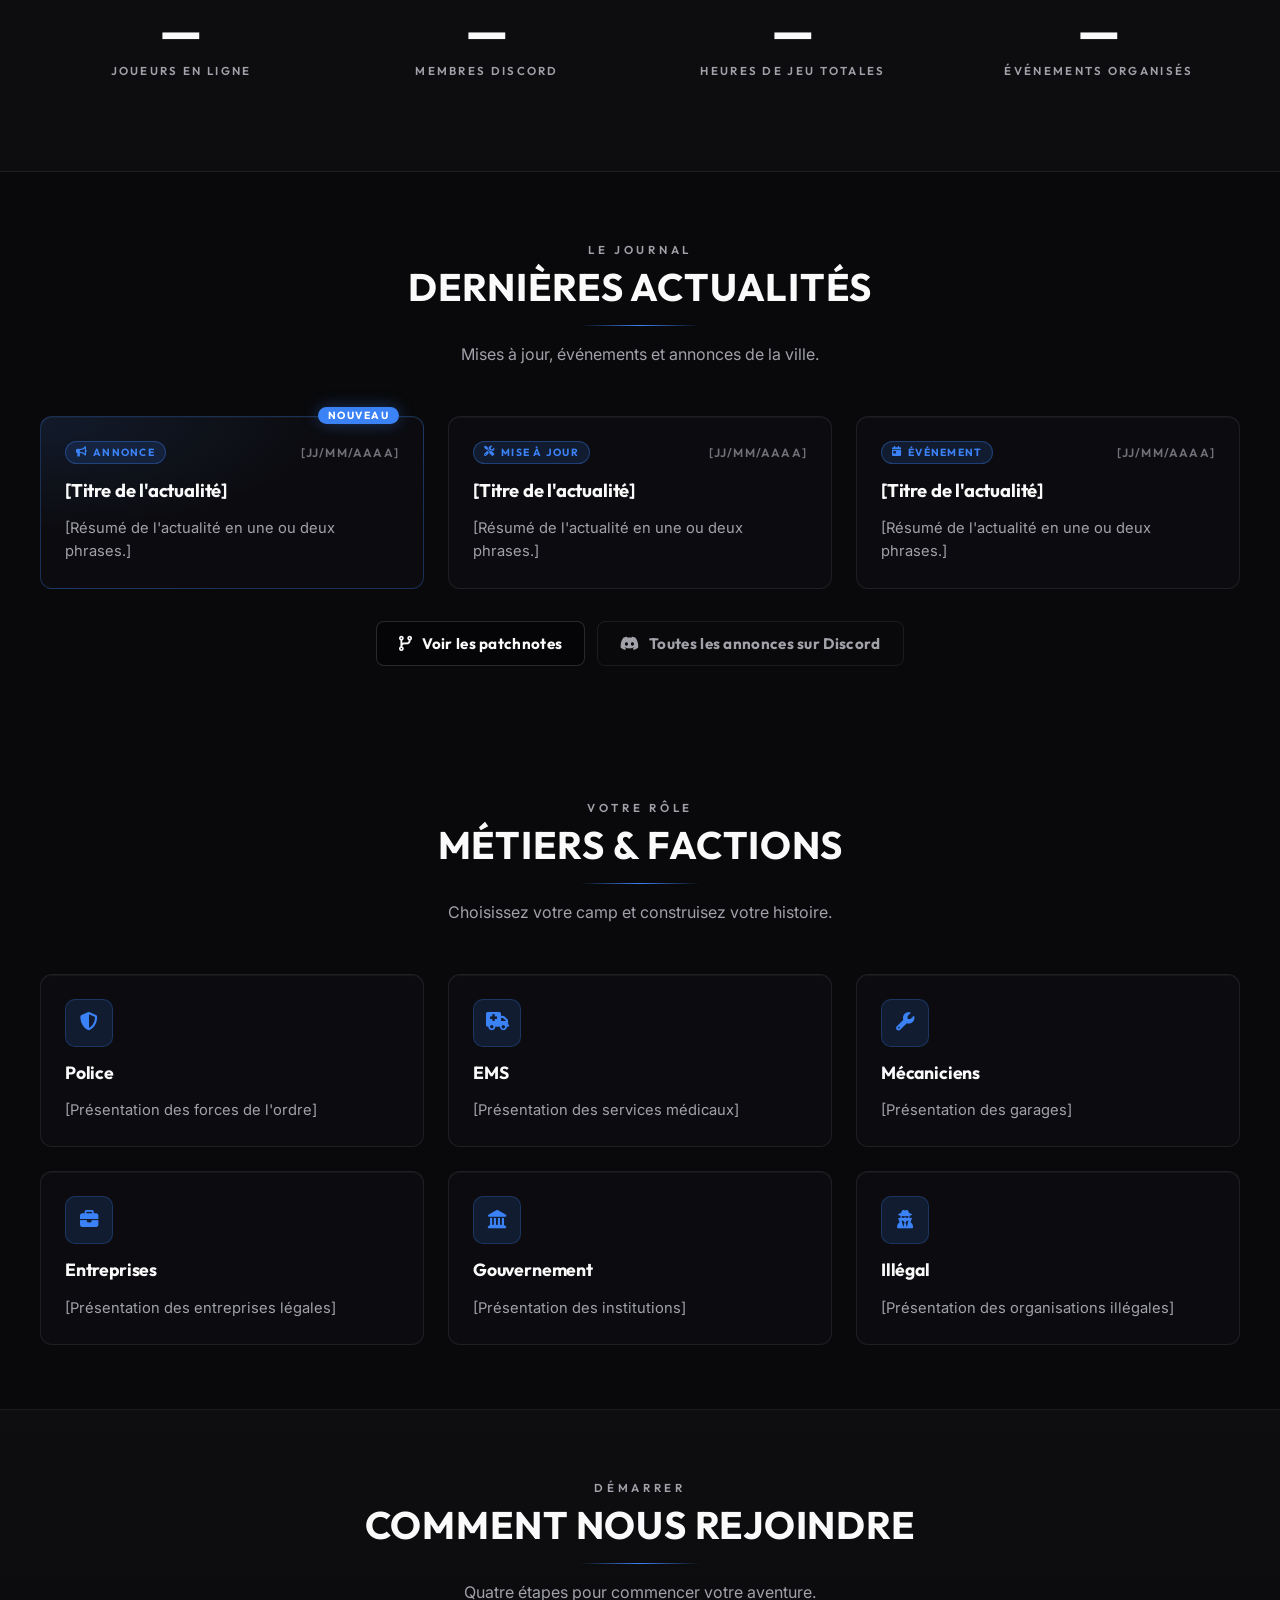
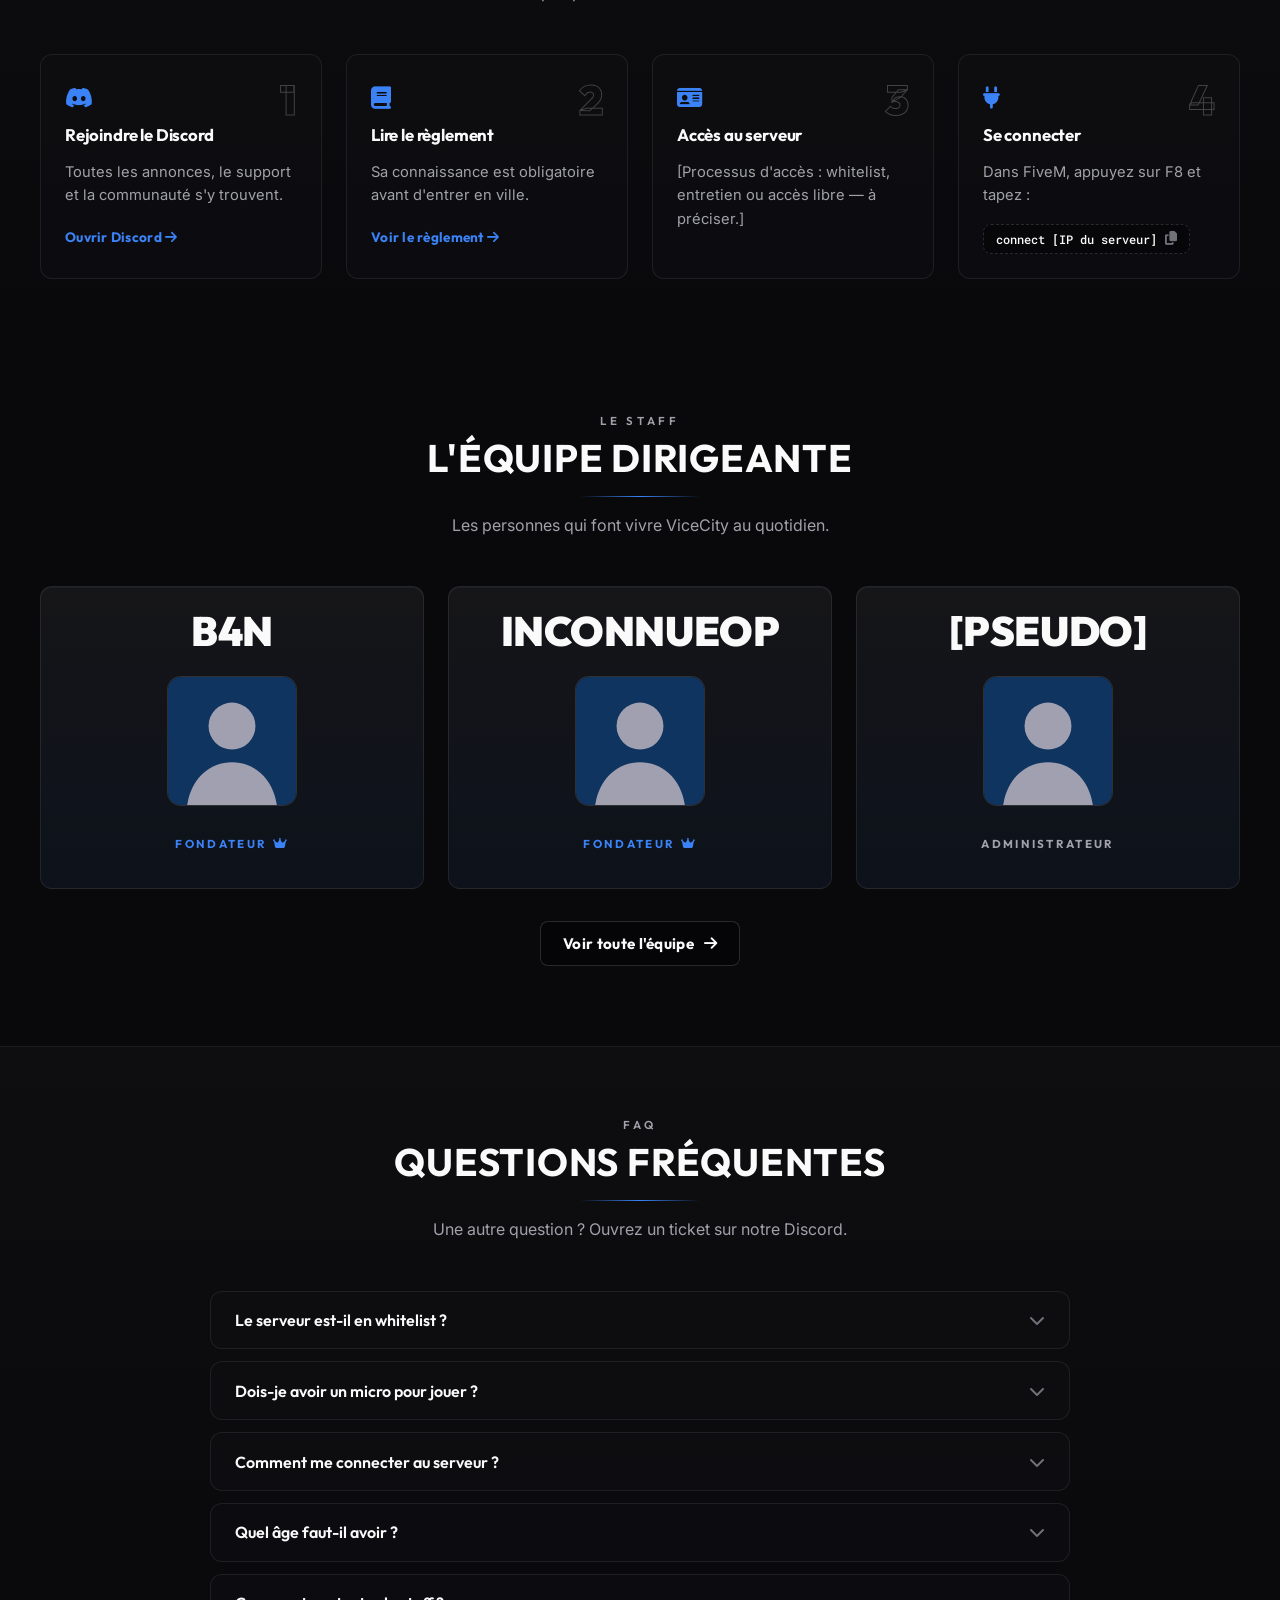
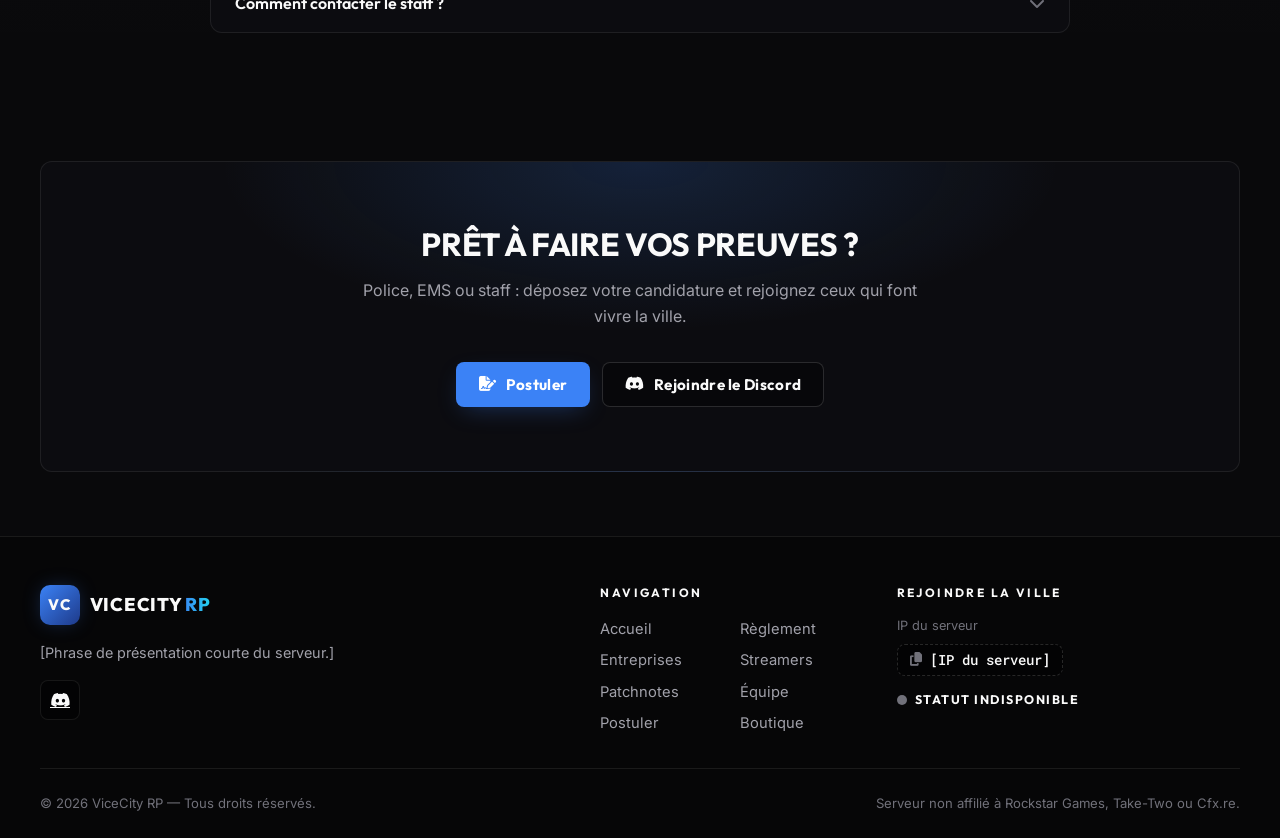
==== commit 5b8b9ffb: "Discord en direct + aperçu de lien - Membres et joueurs en ligne lus depuis l'invitation Discord (so" ====
--- a/index.html
+++ b/index.html
@@ -5,19 +5,21 @@
   <meta name="viewport" content="width=device-width, initial-scale=1.0">
   <title>ViceCity RP - Serveur FiveM Roleplay</title>
   <meta name="description" content="Rejoignez ViceCity RP, un serveur FiveM roleplay sérieux et immersif. Postulez dès maintenant !">
-  <meta name="theme-color" content="#1a1a2e">
+  <meta name="theme-color" content="#3b82f6">
   <meta property="og:type" content="website">
   <meta property="og:site_name" content="ViceCity RP">
   <meta property="og:title" content="ViceCity RP - Serveur FiveM Roleplay">
   <meta property="og:description" content="Rejoignez ViceCity RP, un serveur FiveM roleplay sérieux et immersif. Postulez dès maintenant !">
-  <meta property="og:image" content="img/og-image.png"><!-- [Image de partage 1200x630 à fournir] -->
-  <meta name="twitter:card" content="summary_large_image">
+  <meta property="og:url" content="https://dx-de.github.io/vicecity-site/">
+  <meta property="og:image" content="https://dx-de.github.io/vicecity-site/img/hero-personnage.webp">
+  <meta property="og:image:alt" content="Personnage de ViceCity RP tendant un ticket « ViceCity Personnage »">
+  <meta name="twitter:card" content="summary">
   <link rel="icon" href="img/favicon.svg" type="image/svg+xml">
   <link rel="preconnect" href="https://fonts.googleapis.com">
   <link rel="preconnect" href="https://fonts.gstatic.com" crossorigin>
   <link href="https://fonts.googleapis.com/css2?family=Inter:wght@400;500;600;700&family=Outfit:wght@500;600;700;800;900&family=Roboto+Mono:wght@500&display=swap" rel="stylesheet">
   <link rel="stylesheet" href="https://cdnjs.cloudflare.com/ajax/libs/font-awesome/6.5.2/css/all.min.css" crossorigin="anonymous" referrerpolicy="no-referrer">
-  <link rel="stylesheet" href="css/style.css?v=mwtjrmft">
+  <link rel="stylesheet" href="css/style.css?v=mwtk0v07">
   <script>document.documentElement.classList.add("js");</script>
 </head>
 <body class="home">
@@ -64,6 +66,7 @@
           </div>
           <div class="btn-group">
             <a class="btn btn-glow" data-discord href="#"><i class="fa-brands fa-discord" aria-hidden="true"></i> Nous rejoindre</a>
+            <p class="discord-live" data-discord-live hidden><span class="live-dot" aria-hidden="true"></span> <span data-discord-online>0</span> en ligne · <span data-discord-members>0</span> membres sur Discord</p>
             <a class="btn btn-secondary" href="postuler.html"><i class="fa-solid fa-file-signature" aria-hidden="true"></i> Postuler</a>
             <a class="btn btn-primary" data-connect href="#" hidden><i class="fa-solid fa-play" aria-hidden="true"></i> Se connecter</a>
           </div>
@@ -194,6 +197,24 @@
         </div>
         <div class="grid grid-3" data-team="featured"><div class="state"><div class="spinner" aria-hidden="true"></div>Chargement...</div></div>
         <p class="center mt"><a class="btn btn-secondary" href="equipe.html">Voir toute l'équipe <i class="fa-solid fa-arrow-right" aria-hidden="true"></i></a></p>
+      </div>
+    </section>
+
+    <section class="section" aria-labelledby="discord-title" data-discord-section hidden>
+      <div class="container">
+        <div class="discord-card reveal">
+          <img class="discord-icon" data-discord-icon src="img/favicon.svg" alt="" width="96" height="96">
+          <div class="discord-info">
+            <span class="eyebrow">Rejoins la communauté</span>
+            <h2 id="discord-title" data-discord-name>ViceCity RP</h2>
+            <p class="discord-counts">
+              <span><span class="live-dot" aria-hidden="true"></span> <strong data-discord-online>0</strong> en ligne</span>
+              <span><span class="dot-grey" aria-hidden="true"></span> <strong data-discord-members>0</strong> membres</span>
+            </p>
+            <p class="muted">Annonces, recrutements, support et patchnotes : tout se passe sur le Discord.</p>
+          </div>
+          <a class="btn btn-primary discord-join" data-discord href="#"><i class="fa-brands fa-discord" aria-hidden="true"></i> Rejoindre le Discord</a>
+        </div>
       </div>
     </section>
 
@@ -255,7 +276,7 @@
 
   <!-- patchnotes.js est mis à jour par Embed Sender : on le charge toujours frais (jamais depuis le cache) -->
   <script>document.write('<script src="js/patchnotes.js?t=' + Date.now() + '"><\/script>');</script>
-  <script src="js/data.js?v=mwtjrmft"></script>
-  <script src="js/main.js?v=mwtjrmft"></script>
+  <script src="js/data.js?v=mwtk0v07"></script>
+  <script src="js/main.js?v=mwtk0v07"></script>
 </body>
 </html>
--- a/css/style.css
+++ b/css/style.css
@@ -874,3 +874,28 @@
 .patch-group ul { gap: 0; }
 .patch-item { background: none; border: 0; border-radius: 0; padding: .4rem 0 .4rem 1.1rem; font-size: .95rem; }
 .patch-item::before { top: .95em; bottom: auto; width: 6px; height: 6px; border-radius: 50%; }
+
+/* =========================================================
+   Discord en direct
+   ========================================================= */
+.live-dot, .dot-grey { display: inline-block; width: 9px; height: 9px; border-radius: 50%; vertical-align: middle; }
+.live-dot { background: var(--online); box-shadow: 0 0 8px var(--online); animation: pulse 2s infinite; }
+.dot-grey { background: var(--text-3); }
+.discord-live { margin: .2rem 0 0; text-align: center; font-size: .85rem; color: var(--text-2); }
+.discord-card {
+  display: grid; grid-template-columns: auto 1fr auto; align-items: center; gap: var(--s4);
+  padding: var(--s4); border-radius: var(--radius); border: 1px solid rgba(88,101,242,.4);
+  background: radial-gradient(600px 200px at 0% 0%, rgba(88,101,242,.22), transparent 70%), var(--card);
+}
+.discord-icon { width: 96px; height: 96px; border-radius: 28px; object-fit: cover; box-shadow: 0 10px 30px rgba(0,0,0,.5), 0 0 0 3px rgba(88,101,242,.5); }
+.discord-info h2 { margin-bottom: var(--s1); font-size: 1.8rem; }
+.discord-info .eyebrow { margin-bottom: 4px; color: #8c9eff; }
+.discord-counts { display: flex; flex-wrap: wrap; gap: var(--s3); margin: 0 0 var(--s1); color: var(--text-2); }
+.discord-counts strong { color: var(--text); }
+.discord-info .muted { margin: 0; font-size: .92rem; }
+.discord-join { background: #5865f2; box-shadow: 0 8px 24px -8px rgba(88,101,242,.7); }
+.discord-join:hover { background: #4752c4; }
+@media (max-width: 767px) {
+  .discord-card { grid-template-columns: 1fr; text-align: center; justify-items: center; gap: var(--s2); }
+  .discord-counts { justify-content: center; }
+}
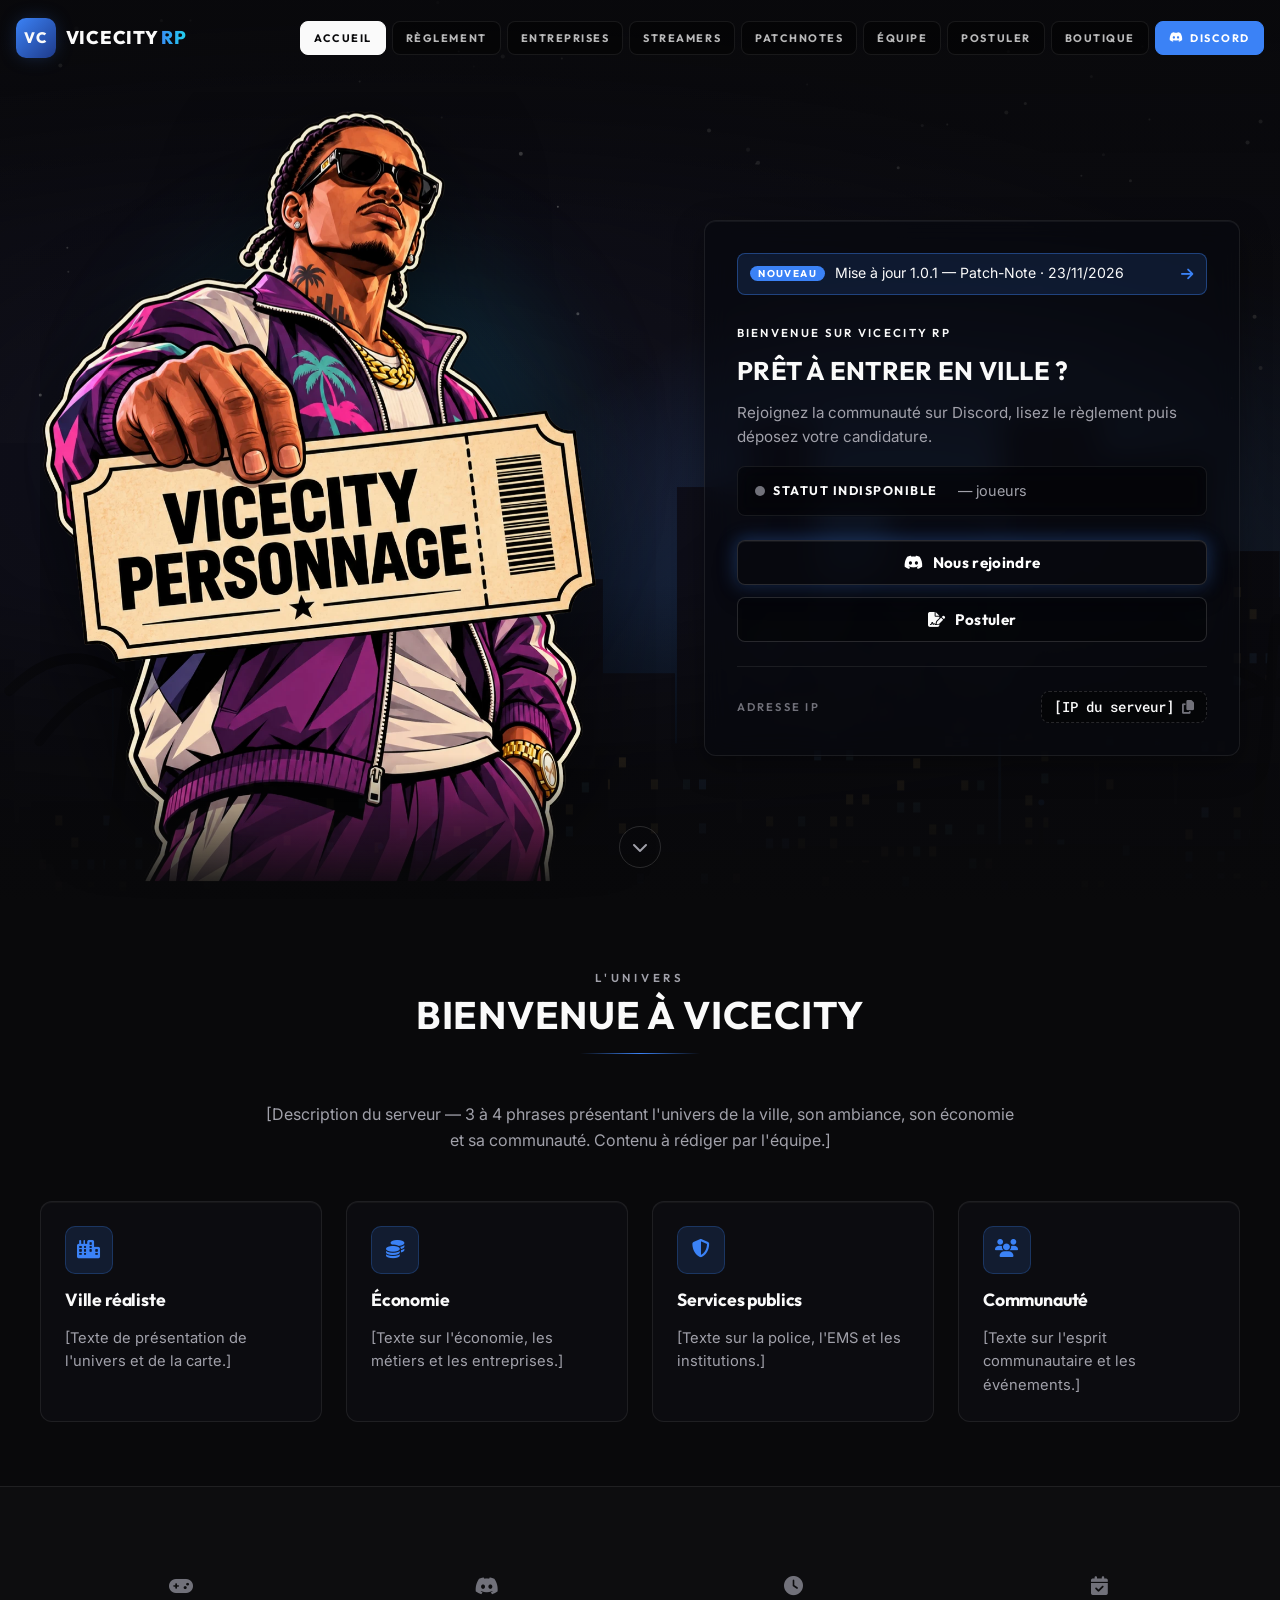
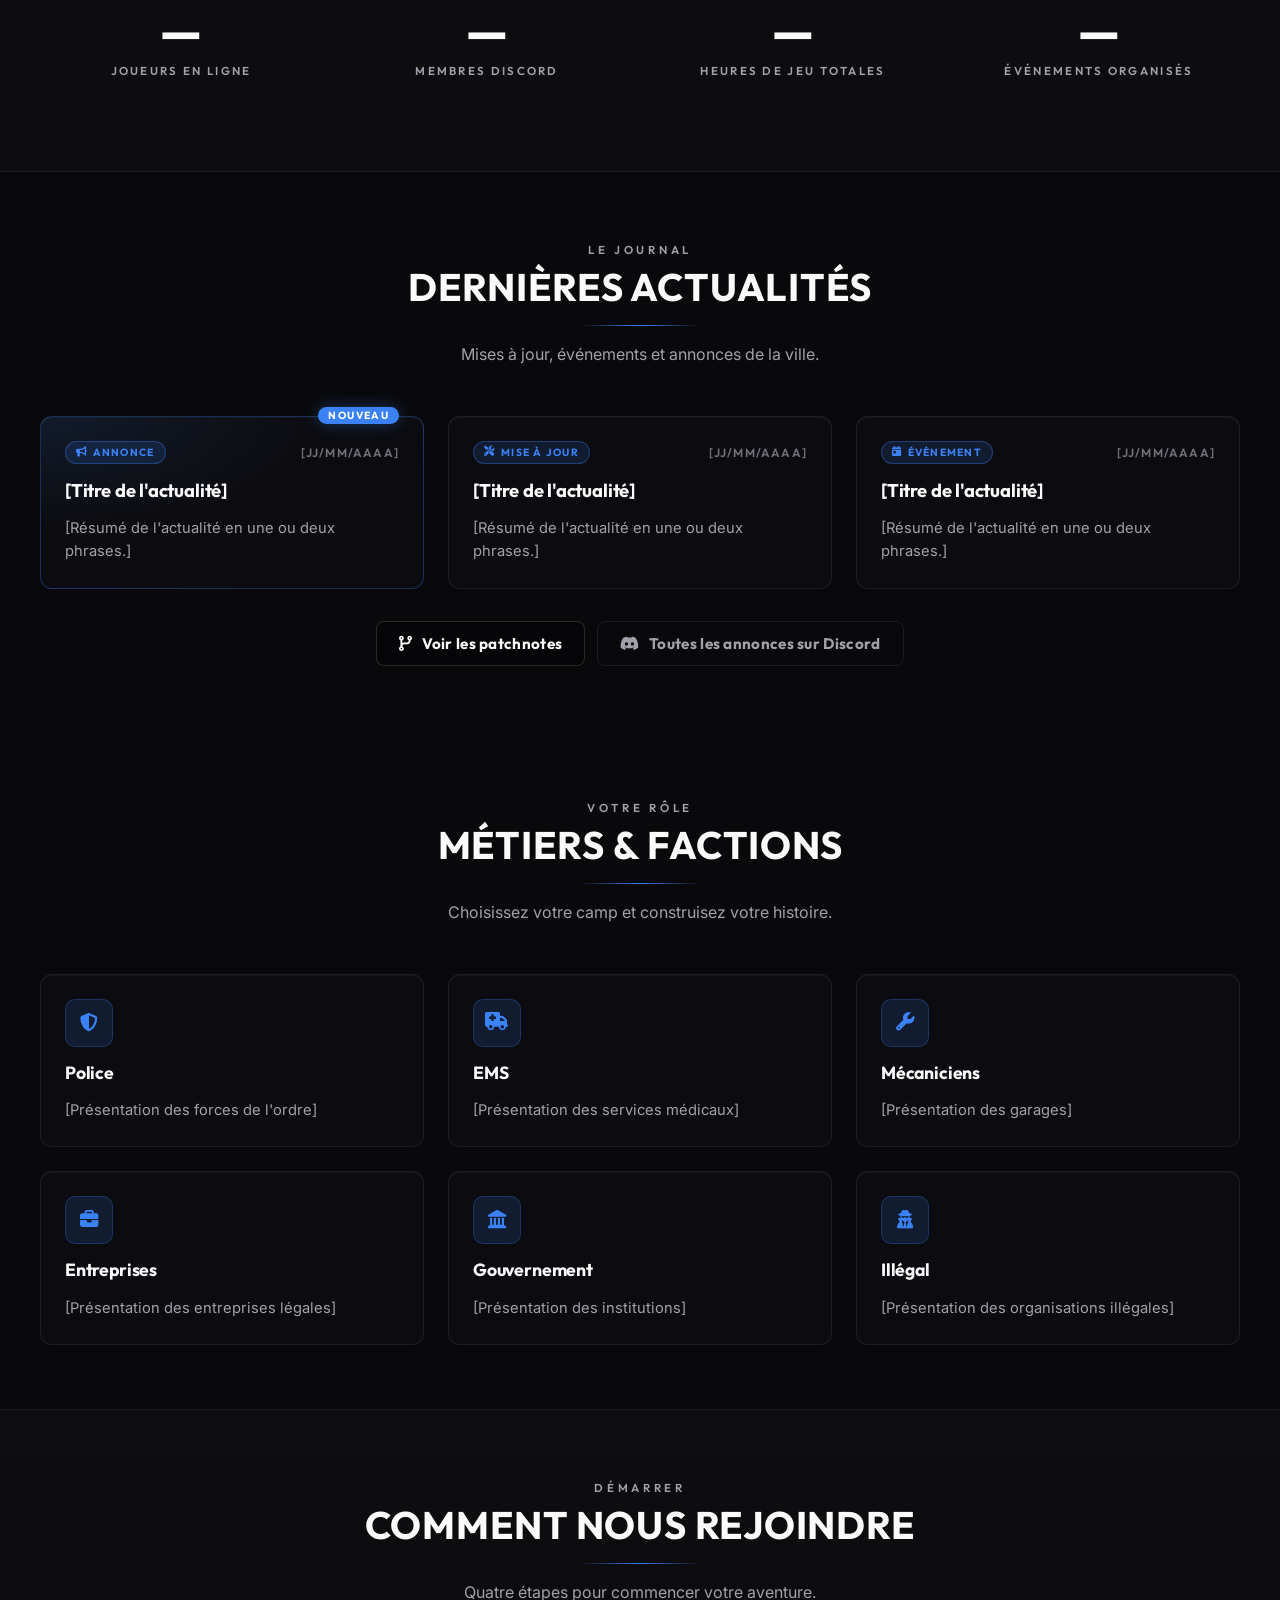
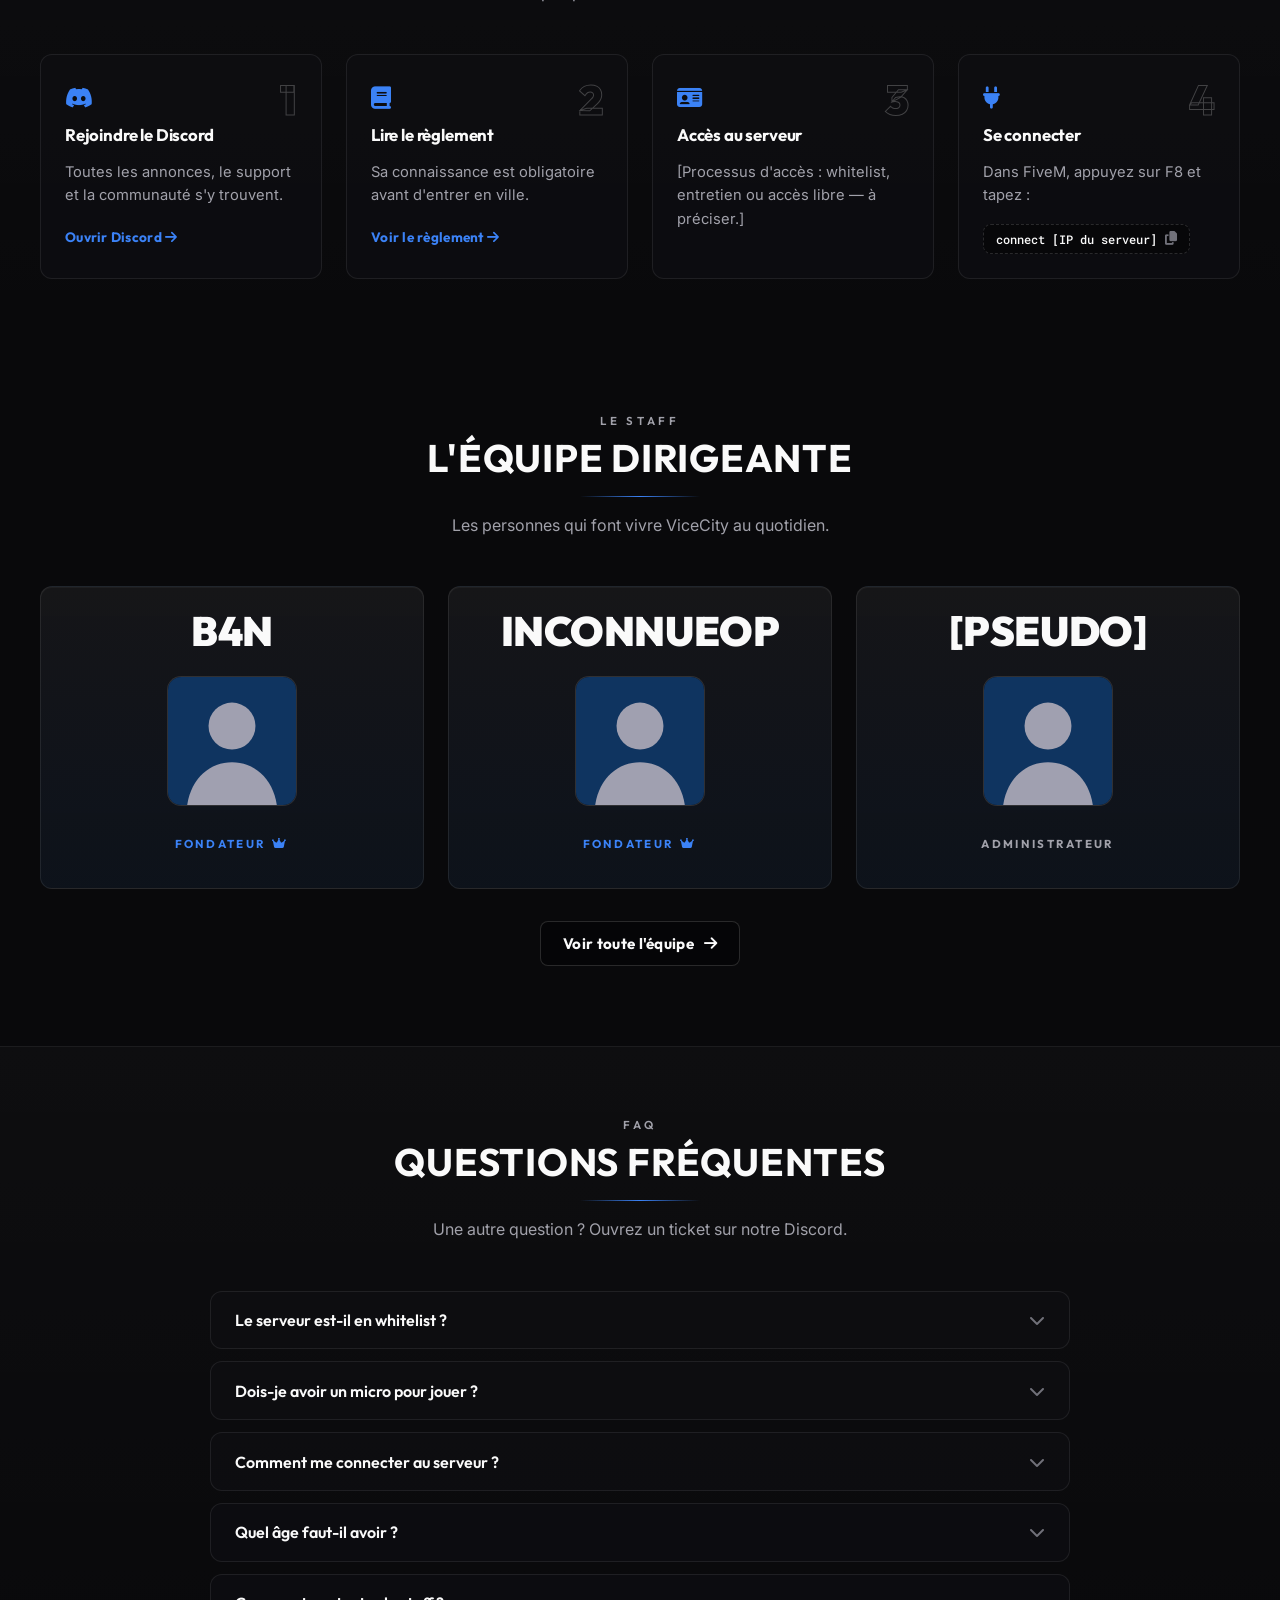
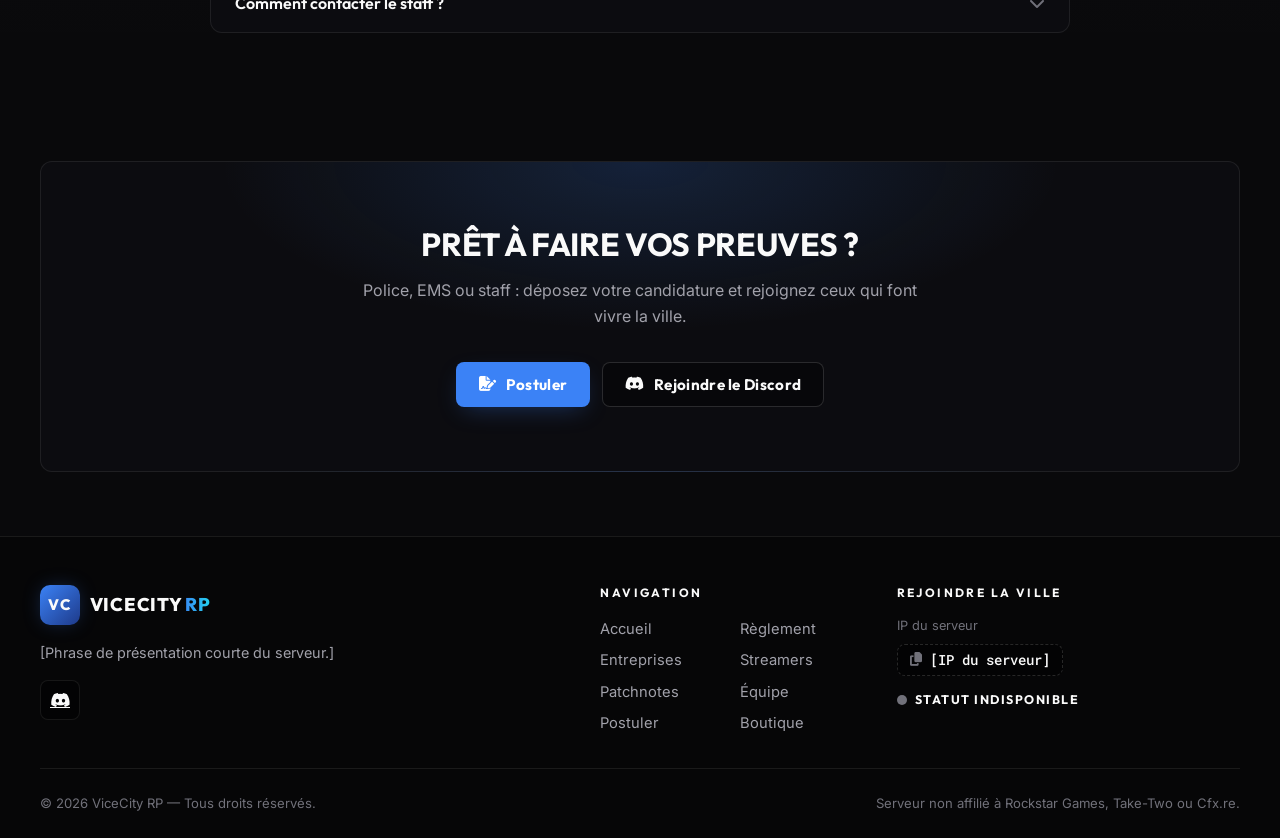
==== commit c21dd3c0: "Lien Discord permanent (n'expire jamais) Co-Authored-By: Claude Opus 5.5 <noreply@anthropic.com>" ====
--- a/index.html
+++ b/index.html
@@ -19,7 +19,7 @@
   <link rel="preconnect" href="https://fonts.gstatic.com" crossorigin>
   <link href="https://fonts.googleapis.com/css2?family=Inter:wght@400;500;600;700&family=Outfit:wght@500;600;700;800;900&family=Roboto+Mono:wght@500&display=swap" rel="stylesheet">
   <link rel="stylesheet" href="https://cdnjs.cloudflare.com/ajax/libs/font-awesome/6.5.2/css/all.min.css" crossorigin="anonymous" referrerpolicy="no-referrer">
-  <link rel="stylesheet" href="css/style.css?v=mwtk0v07">
+  <link rel="stylesheet" href="css/style.css?v=mwtkqdcs">
   <script>document.documentElement.classList.add("js");</script>
 </head>
 <body class="home">
@@ -276,7 +276,7 @@
 
   <!-- patchnotes.js est mis à jour par Embed Sender : on le charge toujours frais (jamais depuis le cache) -->
   <script>document.write('<script src="js/patchnotes.js?t=' + Date.now() + '"><\/script>');</script>
-  <script src="js/data.js?v=mwtk0v07"></script>
-  <script src="js/main.js?v=mwtk0v07"></script>
+  <script src="js/data.js?v=mwtkqdcs"></script>
+  <script src="js/main.js?v=mwtkqdcs"></script>
 </body>
 </html>
